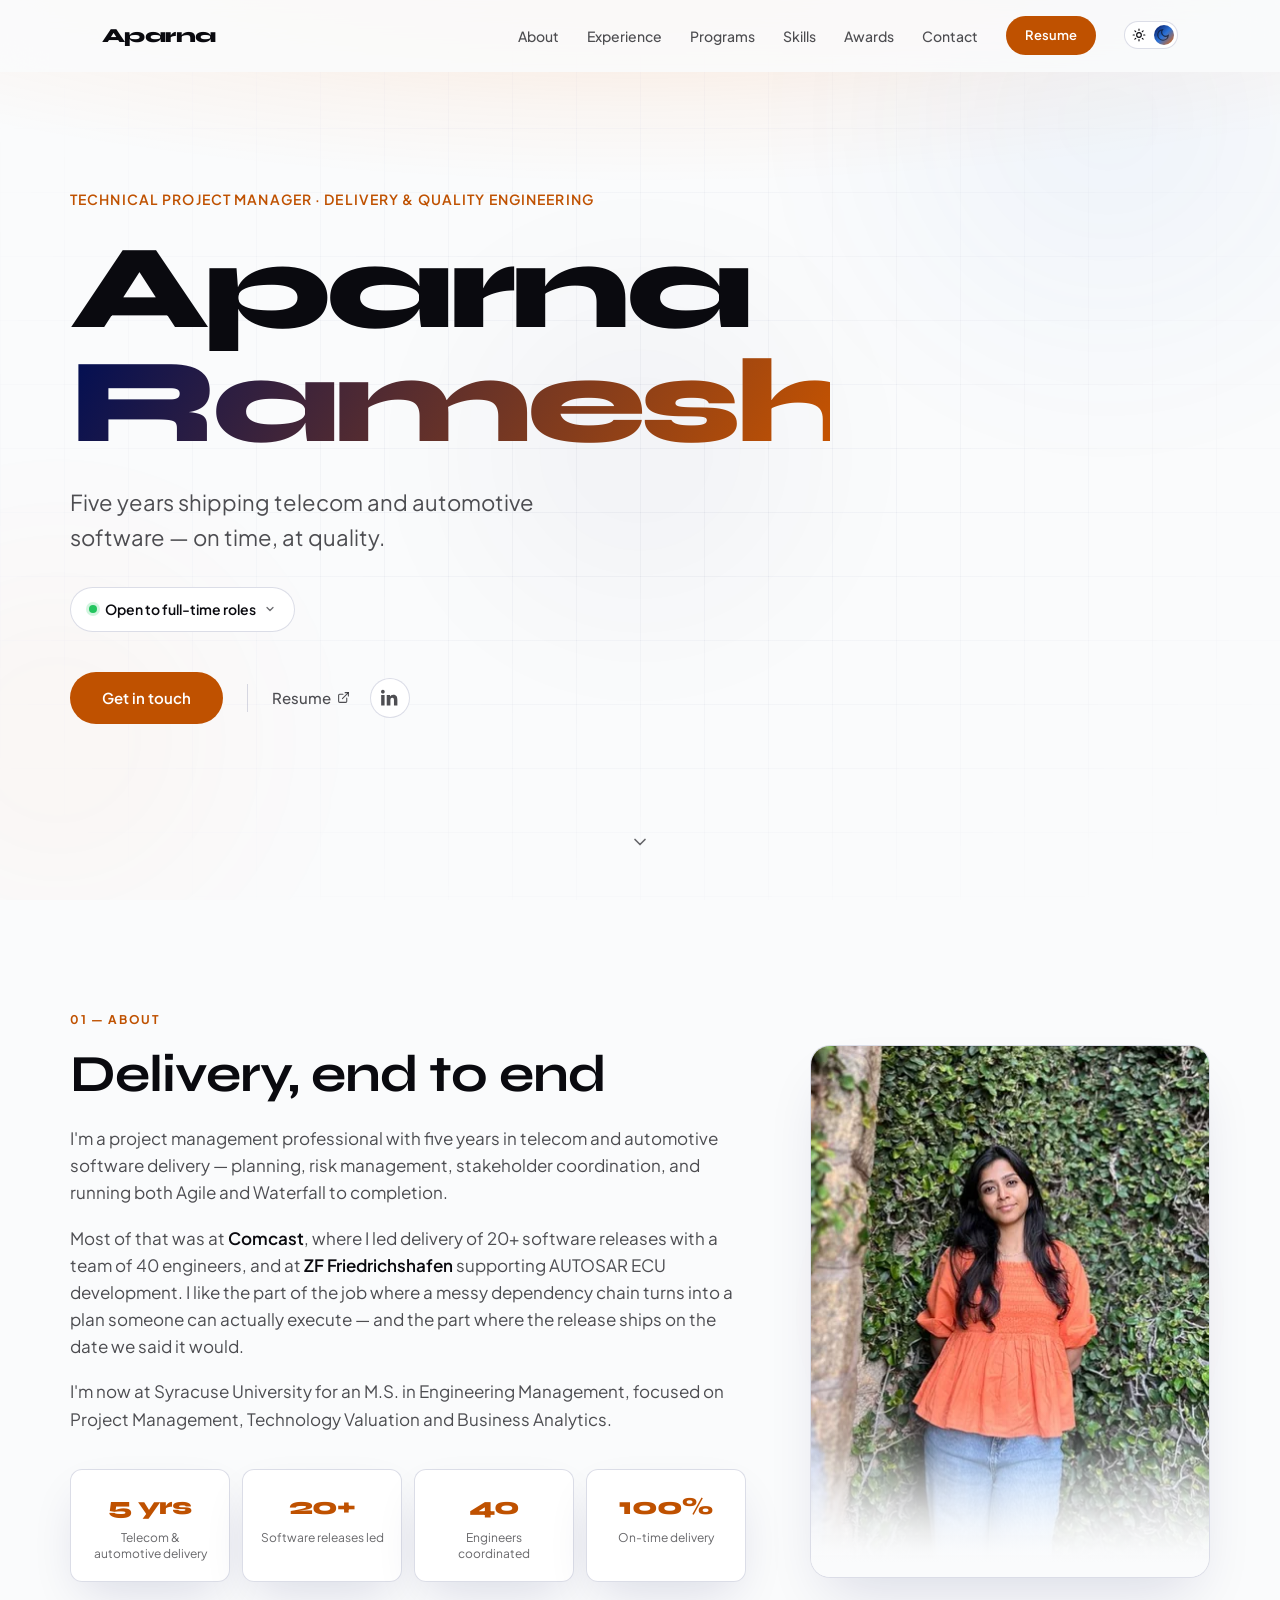
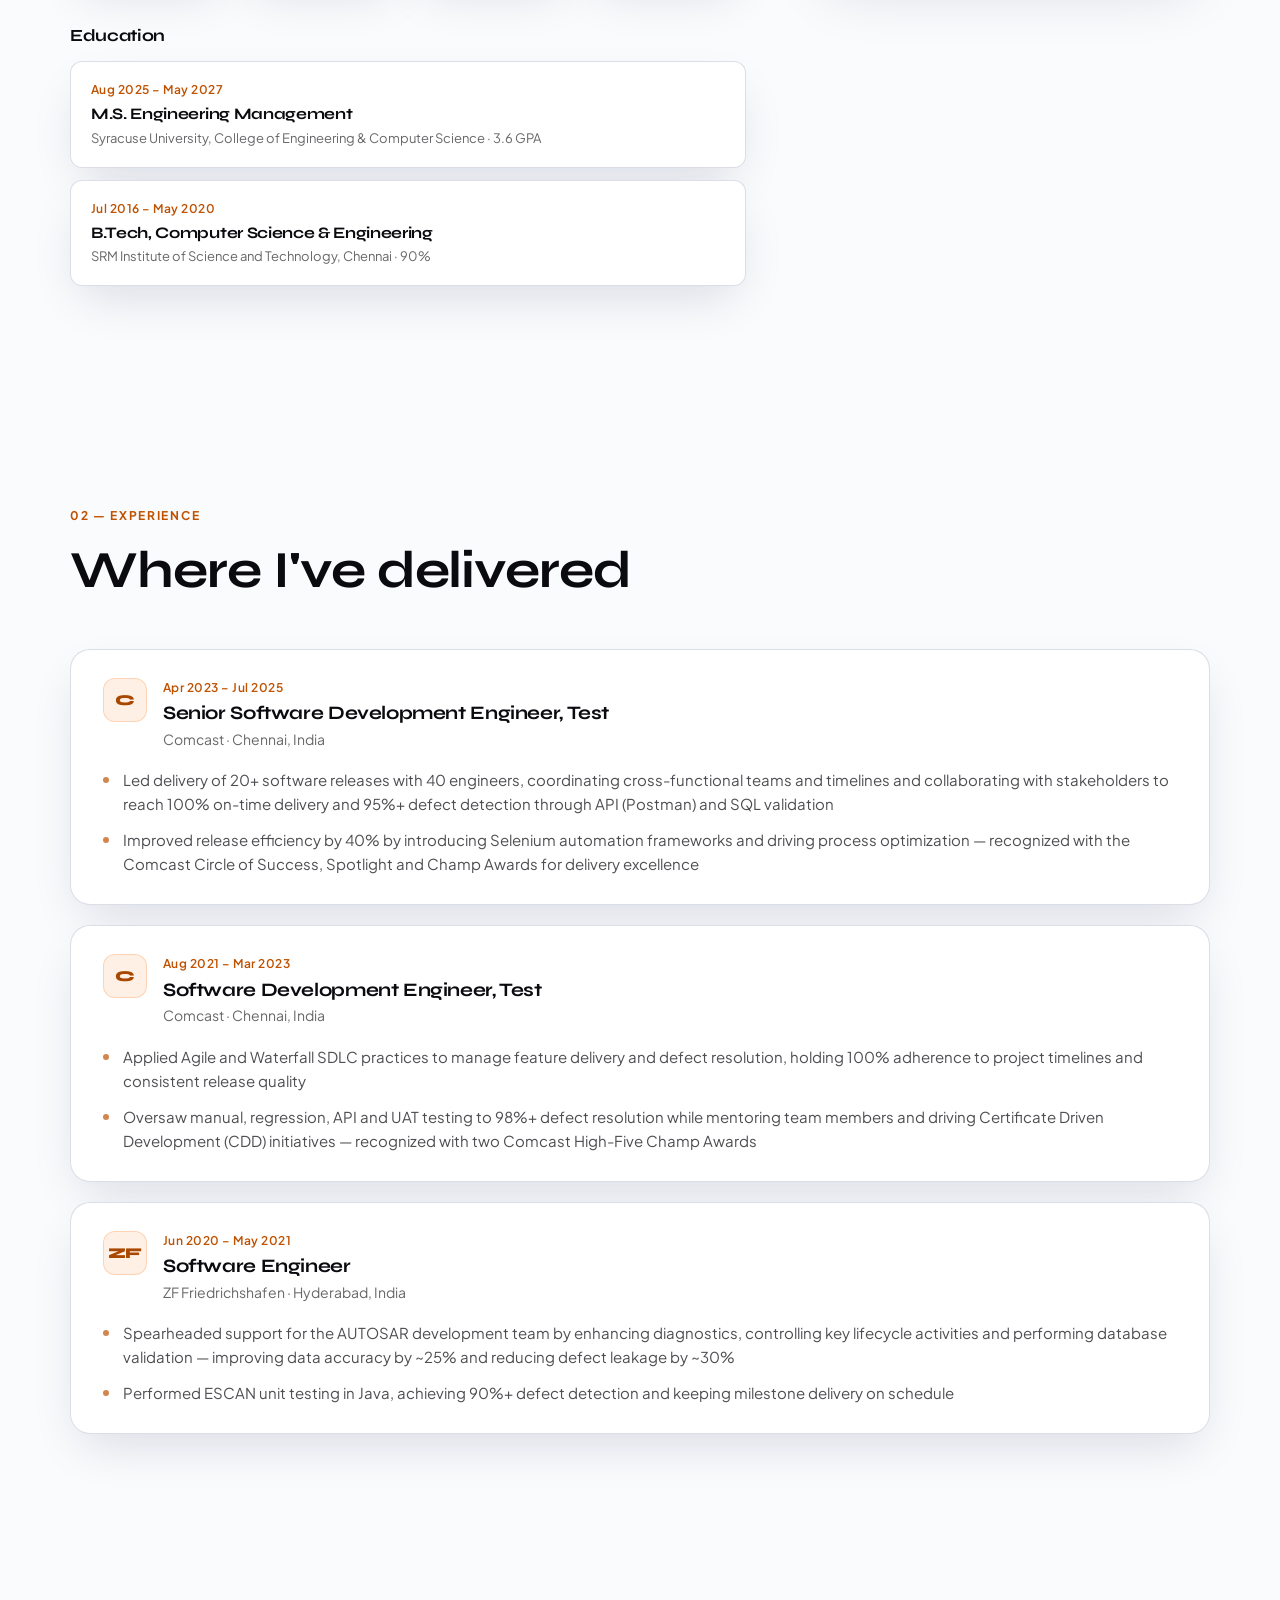
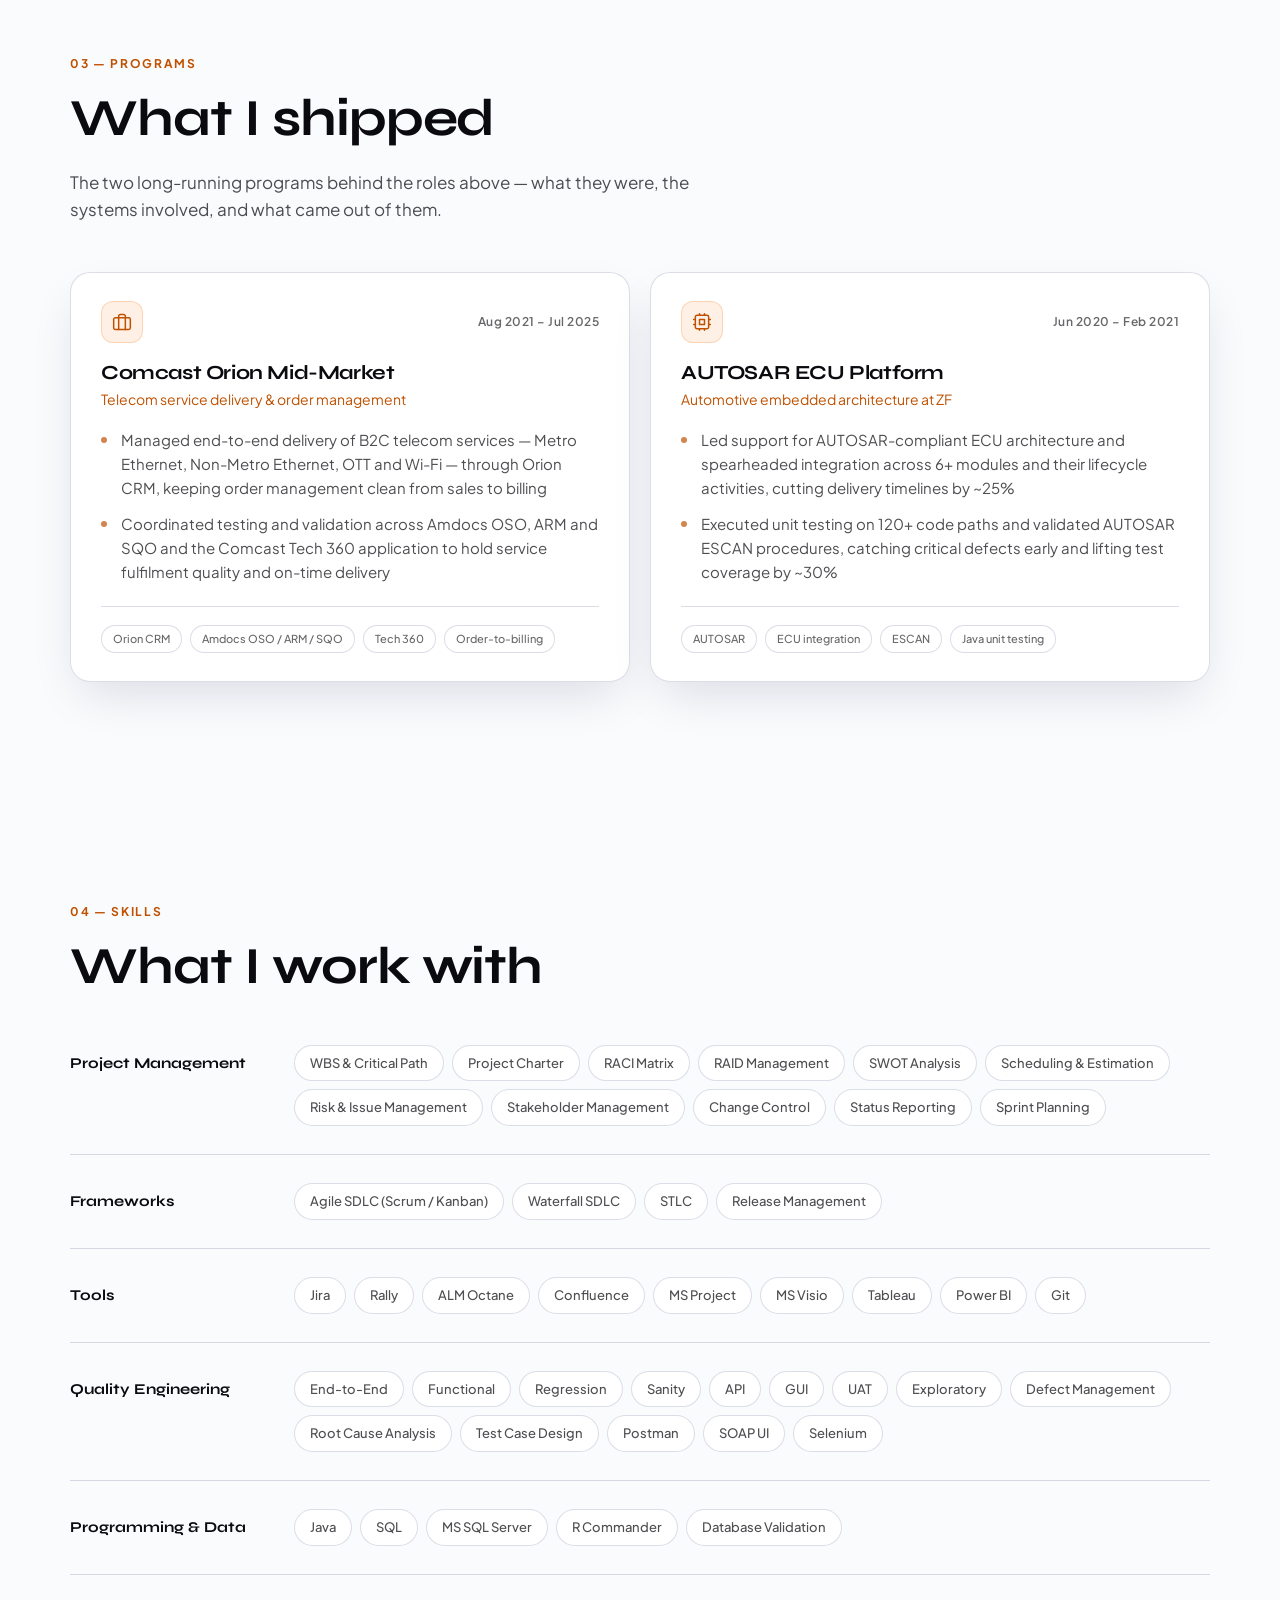
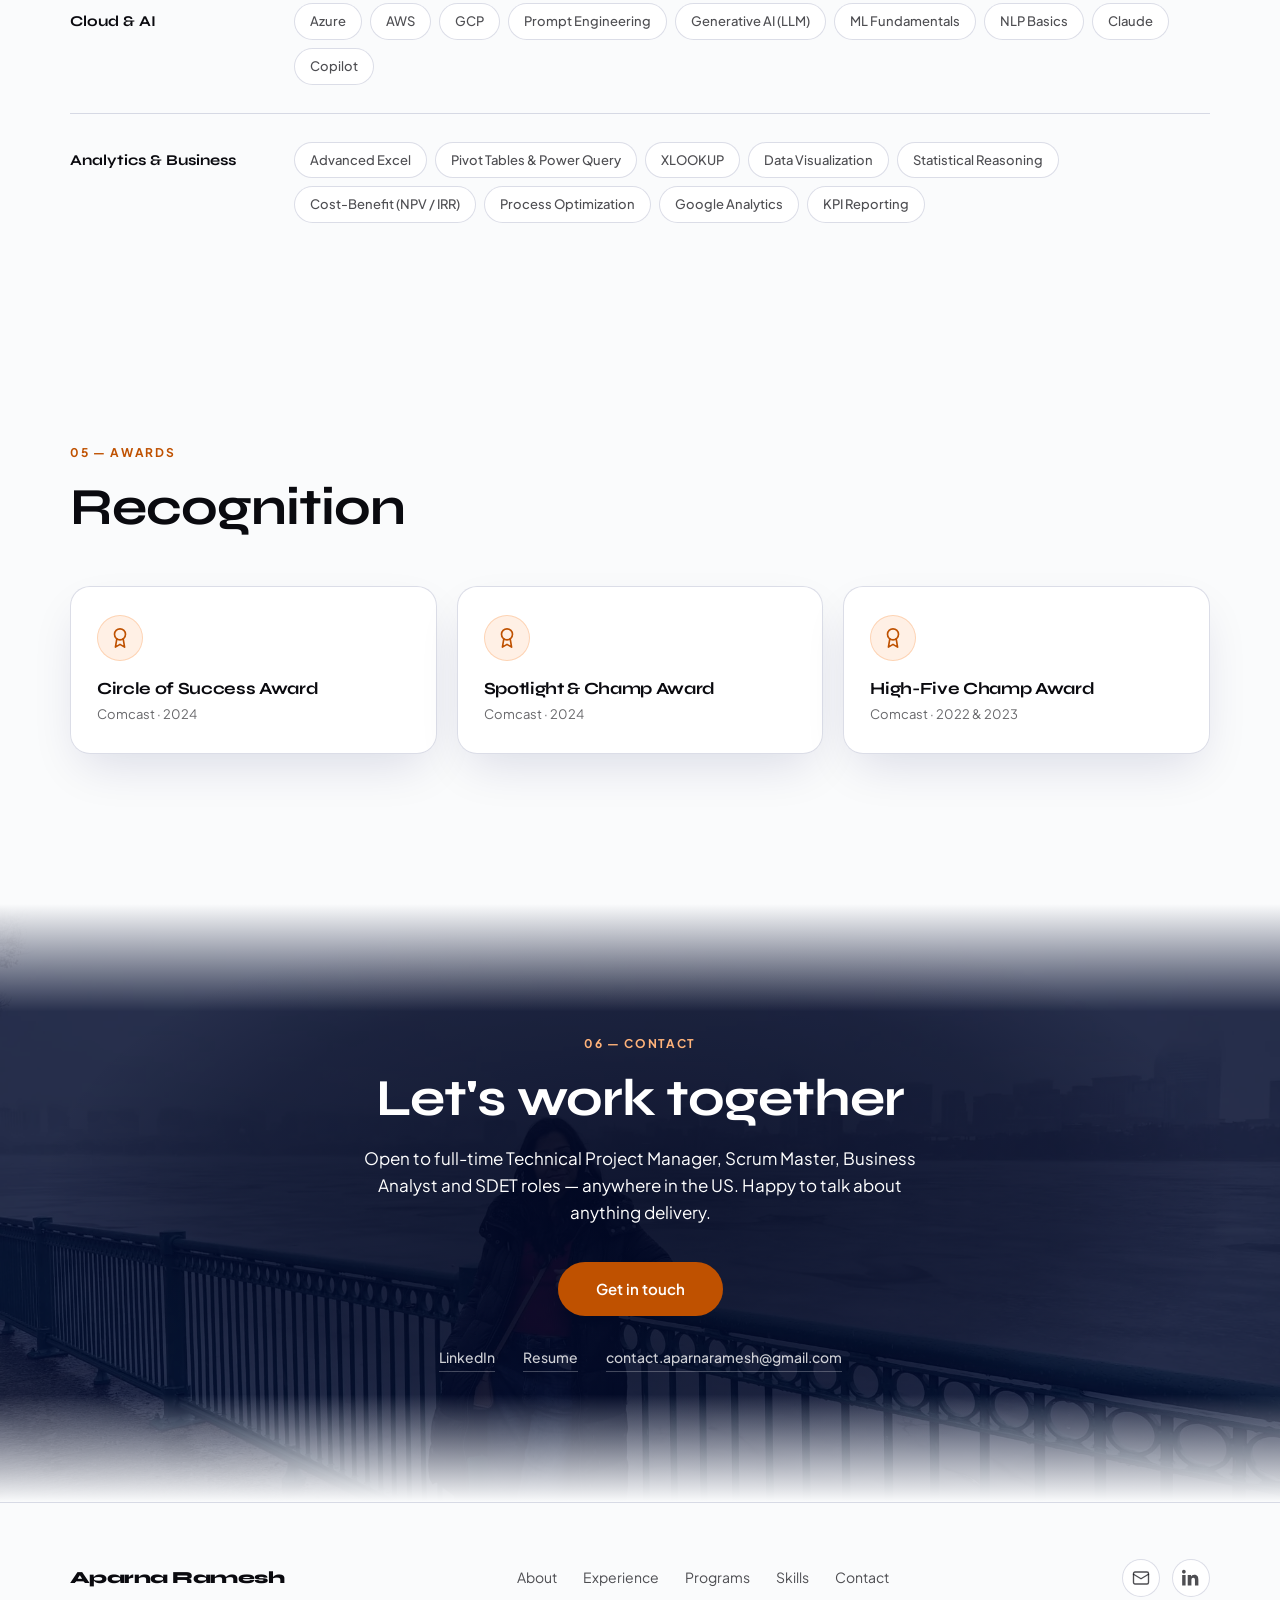
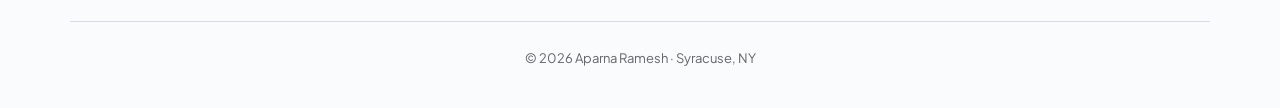
==== index.html @ cc8b3d2b "Personal portfolio site for Aparna Ramesh Static HTML/CSS/JS site in the visual family of namrathati" ====
<!doctype html>
<html lang="en" data-theme="dark">
<head>
  <meta charset="UTF-8" />
  <meta name="viewport" content="width=device-width, initial-scale=1.0, maximum-scale=5.0, user-scalable=yes" />

  <title>Aparna Ramesh | Technical Project Manager</title>
  <meta name="description" content="Aparna Ramesh — Technical Project Manager with 5 years delivering telecom and automotive software at Comcast and ZF Friedrichshafen. M.S. Engineering Management, Syracuse University." />
  <meta name="author" content="Aparna Ramesh" />
  <link rel="canonical" href="https://aparnaramesh.github.io/" />
  <meta name="theme-color" content="#050510" media="(prefers-color-scheme: dark)" />
  <meta name="theme-color" content="#fafbfc" media="(prefers-color-scheme: light)" />

  <meta property="og:type" content="website" />
  <meta property="og:url" content="https://aparnaramesh.github.io/" />
  <meta property="og:title" content="Aparna Ramesh | Technical Project Manager" />
  <meta property="og:description" content="5 years delivering telecom and automotive software. 20+ releases led, 40 engineers coordinated. M.S. Engineering Management, Syracuse University." />
  <meta property="og:image" content="https://aparnaramesh.github.io/assets/aparna-charles@2000w.jpg" />
  <meta name="twitter:card" content="summary_large_image" />
  <meta name="twitter:title" content="Aparna Ramesh | Technical Project Manager" />
  <meta name="twitter:description" content="5 years delivering telecom and automotive software. M.S. Engineering Management, Syracuse University." />
  <meta name="twitter:image" content="https://aparnaramesh.github.io/assets/aparna-charles@2000w.jpg" />

  <link rel="icon" type="image/svg+xml" href="assets/favicon.svg" />

  <link rel="preconnect" href="https://fonts.googleapis.com">
  <link rel="preconnect" href="https://fonts.gstatic.com" crossorigin>
  <link href="https://fonts.googleapis.com/css2?family=Plus+Jakarta+Sans:wght@300;400;500;600;700;800&family=Syne:wght@400;500;600;700;800&display=swap" rel="stylesheet">

  <link rel="stylesheet" href="css/variables.css" />
  <link rel="stylesheet" href="css/base.css" />
  <link rel="stylesheet" href="css/background.css" />
  <link rel="stylesheet" href="css/navbar.css" />
  <link rel="stylesheet" href="css/hero.css" />
  <link rel="stylesheet" href="css/blocks.css" />
  <link rel="stylesheet" href="css/photos.css" />
  <link rel="stylesheet" href="css/footer.css" />
  <link rel="stylesheet" href="css/responsive.css" />

  <!-- Resolve the theme before first paint so there is no flash of the wrong one. -->
  <script>
    (function () {
      try {
        var saved = localStorage.getItem('theme');
        var theme = (saved === 'light' || saved === 'dark')
          ? saved
          : (window.matchMedia('(prefers-color-scheme: light)').matches ? 'light' : 'dark');
        document.documentElement.setAttribute('data-theme', theme);
      } catch (e) { /* private mode — the dark default in the markup stands */ }
    })();
  </script>

  <script type="application/ld+json">
  {
    "@context": "https://schema.org",
    "@type": "Person",
    "name": "Aparna Ramesh",
    "jobTitle": "Technical Project Manager",
    "url": "https://aparnaramesh.github.io/",
    "email": "mailto:contact.aparnaramesh@gmail.com",
    "address": {
      "@type": "PostalAddress",
      "addressLocality": "Syracuse",
      "addressRegion": "NY",
      "addressCountry": "US"
    },
    "alumniOf": [
      {
        "@type": "CollegeOrUniversity",
        "name": "Syracuse University — College of Engineering & Computer Science"
      },
      {
        "@type": "CollegeOrUniversity",
        "name": "SRM Institute of Science and Technology"
      }
    ],
    "knowsAbout": [
      "Project Management",
      "Agile and Waterfall SDLC",
      "Release Management",
      "Software Quality Assurance",
      "Test Automation",
      "Business Analysis"
    ],
    "sameAs": ["https://www.linkedin.com/in/aparna-ramesh-9b391918b"]
  }
  </script>
</head>

<body>
  <a class="skip-link" href="#main">Skip to content</a>

  <!-- Fixed decorative background: orange wash, floating orbs, masked grid -->
  <div class="background-geometry" aria-hidden="true">
    <div class="geo-accent-half"></div>
    <div class="geo-glow geo-glow-1"></div>
    <div class="geo-glow geo-glow-2"></div>
    <div class="geo-glow geo-glow-3"></div>
    <div class="geo-grid"></div>
  </div>

  <nav class="navbar" aria-label="Primary">
    <div class="nav-container">
      <a href="#home" class="nav-logo" data-scroll>Aparna</a>

      <ul class="nav-menu" id="nav-menu">
        <li><a href="#about" data-scroll>About</a></li>
        <li><a href="#experience" data-scroll>Experience</a></li>
        <li><a href="#programs" data-scroll>Programs</a></li>
        <li><a href="#skills" data-scroll>Skills</a></li>
        <li><a href="#awards" data-scroll>Awards</a></li>
        <li><a href="#contact" data-scroll>Contact</a></li>

        <li class="nav-menu-resume">
          <a href="assets/Aparna_Ramesh_Resume.pdf" target="_blank" rel="noopener noreferrer" class="nav-resume-btn">
            Resume
          </a>
        </li>

        <li class="nav-menu-theme">
          <button class="theme-switch" id="theme-switch" role="switch" aria-checked="true" aria-label="Switch to light mode">
            <span class="theme-switch-track">
              <span class="theme-switch-thumb"></span>
              <span class="theme-switch-icon theme-switch-sun">
                <svg width="14" height="14" viewBox="0 0 24 24" fill="none" stroke="currentColor" stroke-width="2" stroke-linecap="round" aria-hidden="true">
                  <circle cx="12" cy="12" r="4" />
                  <path d="M12 2v2M12 20v2M4.93 4.93l1.41 1.41M17.66 17.66l1.41 1.41M2 12h2M20 12h2M6.34 17.66l-1.41 1.41M19.07 4.93l-1.41 1.41" />
                </svg>
              </span>
              <span class="theme-switch-icon theme-switch-moon">
                <svg width="14" height="14" viewBox="0 0 24 24" fill="none" stroke="currentColor" stroke-width="2" stroke-linecap="round" aria-hidden="true">
                  <path d="M21 12.79A9 9 0 1 1 11.21 3 7 7 0 0 0 21 12.79z" />
                </svg>
              </span>
            </span>
          </button>
        </li>
      </ul>

      <button class="nav-toggle" id="nav-toggle" aria-label="Open navigation" aria-expanded="false" aria-controls="nav-menu">
        <span></span><span></span><span></span>
      </button>
    </div>
  </nav>

  <main id="main">

    <!-- ============================ HERO ============================ -->
    <section id="home" class="hero">
      <div class="hero-inner">
        <div class="hero-text">
          <p class="hero-eyebrow">Technical Project Manager &middot; Delivery &amp; Quality Engineering</p>

          <h1 class="hero-name">
            <span class="hero-name-line">Aparna</span>
            <span class="hero-name-line hero-name-accent">Ramesh</span>
          </h1>

          <p class="hero-tagline">
            Five years shipping telecom and automotive software &mdash; on time, at quality.
          </p>

          <div class="hero-badge-wrap" id="hero-badge-wrap">
            <button class="hero-badge" id="hero-badge" aria-expanded="false" aria-controls="hero-badge-dropdown">
              Open to full-time roles
              <svg class="hero-badge-caret" width="12" height="12" viewBox="0 0 24 24" fill="none" stroke="currentColor" stroke-width="2.5" stroke-linecap="round" stroke-linejoin="round" aria-hidden="true">
                <path d="M6 9l6 6 6-6" />
              </svg>
            </button>

            <div class="hero-badge-dropdown glass-card" id="hero-badge-dropdown" hidden>
              <div class="hero-badge-dropdown-section">
                <span class="hero-badge-label">Roles</span>
                <div class="hero-badge-tags">
                  <span class="hero-badge-tag">Technical Project Manager</span>
                  <span class="hero-badge-tag">Scrum Master</span>
                  <span class="hero-badge-tag">Business Analyst</span>
                  <span class="hero-badge-tag">SDET</span>
                  <span class="hero-badge-tag">Delivery Manager</span>
                </div>
              </div>
              <div class="hero-badge-dropdown-section">
                <span class="hero-badge-label">Availability</span>
                <p class="hero-badge-timeline">
                  Immediately available &middot; US-wide, open to relocation &middot; On-site, hybrid or remote
                </p>
              </div>
            </div>
          </div>

          <div class="hero-actions">
            <a href="mailto:contact.aparnaramesh@gmail.com" class="hero-cta">Get in touch</a>
            <span class="hero-actions-divider" aria-hidden="true"></span>
            <div class="hero-links">
              <a href="assets/Aparna_Ramesh_Resume.pdf" target="_blank" rel="noopener noreferrer" class="hero-link-text">
                Resume
                <svg width="13" height="13" viewBox="0 0 24 24" fill="none" stroke="currentColor" stroke-width="2" stroke-linecap="round" stroke-linejoin="round" aria-hidden="true">
                  <path d="M18 13v6a2 2 0 0 1-2 2H5a2 2 0 0 1-2-2V8a2 2 0 0 1 2-2h6" /><path d="M15 3h6v6" /><path d="M10 14L21 3" />
                </svg>
              </a>
              <a href="https://www.linkedin.com/in/aparna-ramesh-9b391918b" target="_blank" rel="noopener noreferrer" class="hero-link-icon" aria-label="LinkedIn profile">
                <svg width="18" height="18" viewBox="0 0 24 24" fill="currentColor" aria-hidden="true">
                  <path d="M4.98 3.5C4.98 4.88 3.87 6 2.5 6S0 4.88 0 3.5 1.12 1 2.5 1s2.48 1.12 2.48 2.5zM.22 8h4.56v14H.22V8zm7.4 0h4.37v1.92h.06c.61-1.15 2.1-2.36 4.32-2.36 4.62 0 5.47 3.04 5.47 7v7.44h-4.56v-6.6c0-1.57-.03-3.6-2.2-3.6-2.2 0-2.53 1.72-2.53 3.49V22H7.62V8z" />
                </svg>
              </a>
            </div>
          </div>
        </div>
      </div>

      <button class="hero-scroll" id="hero-scroll" aria-label="Scroll to About">
        <svg width="20" height="20" viewBox="0 0 24 24" fill="none" stroke="currentColor" stroke-width="2" stroke-linecap="round" stroke-linejoin="round" aria-hidden="true">
          <path d="M6 9l6 6 6-6" />
        </svg>
      </button>
    </section>

    <!-- ============================ ABOUT ============================ -->
    <section id="about" class="block reveal">
      <div class="block-inner">
        <span class="block-label">01 &mdash; About</span>

        <div class="about-layout">
          <div class="about-text">
            <h2 class="block-title">Delivery, end to end</h2>

            <div class="about-bio">
              <p>
                I'm a project management professional with five years in telecom and automotive
                software delivery &mdash; planning, risk management, stakeholder coordination, and
                running both Agile and Waterfall to completion.
              </p>
              <p>
                Most of that was at <strong>Comcast</strong>, where I led delivery of 20+ software
                releases with a team of 40 engineers, and at <strong>ZF Friedrichshafen</strong>
                supporting AUTOSAR ECU development. I like the part of the job where a messy
                dependency chain turns into a plan someone can actually execute &mdash; and the part
                where the release ships on the date we said it would.
              </p>
              <p>
                I'm now at Syracuse University for an M.S. in Engineering Management, focused on
                Project Management, Technology Valuation and Business Analytics.
              </p>
            </div>

            <div class="about-metrics">
              <div class="metric glass-card">
                <span class="metric-value">5 yrs</span>
                <span class="metric-label">Telecom &amp; automotive delivery</span>
              </div>
              <div class="metric glass-card">
                <span class="metric-value">20+</span>
                <span class="metric-label">Software releases led</span>
              </div>
              <div class="metric glass-card">
                <span class="metric-value">40</span>
                <span class="metric-label">Engineers coordinated</span>
              </div>
              <div class="metric glass-card">
                <span class="metric-value">100%</span>
                <span class="metric-label">On-time delivery</span>
              </div>
            </div>

            <div class="about-education">
              <h3 class="about-edu-title">Education</h3>
              <div class="about-edu-list">
                <div class="about-edu-item glass-card">
                  <span class="about-edu-date">Aug 2025 &ndash; May 2027</span>
                  <h4>M.S. Engineering Management</h4>
                  <p>Syracuse University, College of Engineering &amp; Computer Science &middot; 3.6 GPA</p>
                </div>
                <div class="about-edu-item glass-card">
                  <span class="about-edu-date">Jul 2016 &ndash; May 2020</span>
                  <h4>B.Tech, Computer Science &amp; Engineering</h4>
                  <p>SRM Institute of Science and Technology, Chennai &middot; 90%</p>
                </div>
              </div>
            </div>
          </div>

          <div class="about-image-wrap">
            <div class="photo-frame">
              <picture>
                <source
                  type="image/webp"
                  srcset="assets/aparna-portrait.webp 400w, assets/aparna-portrait@540w.webp 540w"
                  sizes="(max-width: 900px) 300px, 400px" />
                <img
                  src="assets/aparna-portrait.jpg"
                  srcset="assets/aparna-portrait.jpg 400w, assets/aparna-portrait@540w.jpg 540w"
                  sizes="(max-width: 900px) 280px, 400px"
                  width="400" height="533"
                  fetchpriority="high"
                  alt="Aparna Ramesh" />
              </picture>
            </div>
          </div>
        </div>
      </div>
    </section>

    <!-- ========================== EXPERIENCE ========================== -->
    <section id="experience" class="block reveal">
      <div class="block-inner">
        <span class="block-label">02 &mdash; Experience</span>
        <h2 class="block-title">Where I've delivered</h2>

        <div class="exp-cards">

          <article class="exp-card glass-card">
            <div class="exp-card-header">
              <a href="https://corporate.comcast.com" target="_blank" rel="noopener noreferrer" class="exp-card-logo" aria-label="Comcast website">
                <span aria-hidden="true">C</span>
              </a>
              <div class="exp-card-heading">
                <span class="exp-card-date">Apr 2023 &ndash; Jul 2025</span>
                <h3>Senior Software Development Engineer, Test</h3>
                <p class="exp-card-company">Comcast &middot; Chennai, India</p>
              </div>
            </div>
            <ul class="exp-card-bullets">
              <li>Led delivery of 20+ software releases with 40 engineers, coordinating cross-functional teams and timelines and collaborating with stakeholders to reach 100% on-time delivery and 95%+ defect detection through API (Postman) and SQL validation</li>
              <li>Improved release efficiency by 40% by introducing Selenium automation frameworks and driving process optimization &mdash; recognized with the Comcast Circle of Success, Spotlight and Champ Awards for delivery excellence</li>
            </ul>
          </article>

          <article class="exp-card glass-card">
            <div class="exp-card-header">
              <a href="https://corporate.comcast.com" target="_blank" rel="noopener noreferrer" class="exp-card-logo" aria-label="Comcast website">
                <span aria-hidden="true">C</span>
              </a>
              <div class="exp-card-heading">
                <span class="exp-card-date">Aug 2021 &ndash; Mar 2023</span>
                <h3>Software Development Engineer, Test</h3>
                <p class="exp-card-company">Comcast &middot; Chennai, India</p>
              </div>
            </div>
            <ul class="exp-card-bullets">
              <li>Applied Agile and Waterfall SDLC practices to manage feature delivery and defect resolution, holding 100% adherence to project timelines and consistent release quality</li>
              <li>Oversaw manual, regression, API and UAT testing to 98%+ defect resolution while mentoring team members and driving Certificate Driven Development (CDD) initiatives &mdash; recognized with two Comcast High-Five Champ Awards</li>
            </ul>
          </article>

          <article class="exp-card glass-card">
            <div class="exp-card-header">
              <a href="https://www.zf.com" target="_blank" rel="noopener noreferrer" class="exp-card-logo" aria-label="ZF Friedrichshafen website">
                <span aria-hidden="true">ZF</span>
              </a>
              <div class="exp-card-heading">
                <span class="exp-card-date">Jun 2020 &ndash; May 2021</span>
                <h3>Software Engineer</h3>
                <p class="exp-card-company">ZF Friedrichshafen &middot; Hyderabad, India</p>
              </div>
            </div>
            <ul class="exp-card-bullets">
              <li>Spearheaded support for the AUTOSAR development team by enhancing diagnostics, controlling key lifecycle activities and performing database validation &mdash; improving data accuracy by ~25% and reducing defect leakage by ~30%</li>
              <li>Performed ESCAN unit testing in Java, achieving 90%+ defect detection and keeping milestone delivery on schedule</li>
            </ul>
          </article>

        </div>
      </div>
    </section>

    <!-- =========================== PROGRAMS =========================== -->
    <section id="programs" class="block reveal">
      <div class="block-inner">
        <span class="block-label">03 &mdash; Programs</span>
        <h2 class="block-title">What I shipped</h2>
        <p class="block-lede">
          The two long-running programs behind the roles above &mdash; what they were, the systems
          involved, and what came out of them.
        </p>

        <div class="program-grid">

          <article class="program-card glass-card">
            <div class="program-card-top">
              <span class="program-card-icon" aria-hidden="true">
                <svg width="20" height="20" viewBox="0 0 24 24" fill="none" stroke="currentColor" stroke-width="1.8" stroke-linecap="round" stroke-linejoin="round">
                  <rect x="2" y="7" width="20" height="14" rx="2" /><path d="M16 21V5a2 2 0 0 0-2-2h-4a2 2 0 0 0-2 2v16" />
                </svg>
              </span>
              <span class="program-card-date">Aug 2021 &ndash; Jul 2025</span>
            </div>
            <h3>Comcast Orion Mid-Market</h3>
            <p class="program-card-sub">Telecom service delivery &amp; order management</p>
            <ul class="program-card-bullets">
              <li>Managed end-to-end delivery of B2C telecom services &mdash; Metro Ethernet, Non-Metro Ethernet, OTT and Wi-Fi &mdash; through Orion CRM, keeping order management clean from sales to billing</li>
              <li>Coordinated testing and validation across Amdocs OSO, ARM and SQO and the Comcast Tech 360 application to hold service fulfilment quality and on-time delivery</li>
            </ul>
            <div class="program-card-tags">
              <span>Orion CRM</span><span>Amdocs OSO / ARM / SQO</span><span>Tech 360</span><span>Order-to-billing</span>
            </div>
          </article>

          <article class="program-card glass-card">
            <div class="program-card-top">
              <span class="program-card-icon" aria-hidden="true">
                <svg width="20" height="20" viewBox="0 0 24 24" fill="none" stroke="currentColor" stroke-width="1.8" stroke-linecap="round" stroke-linejoin="round">
                  <rect x="4" y="4" width="16" height="16" rx="2" /><rect x="9" y="9" width="6" height="6" /><path d="M9 2v2M15 2v2M9 20v2M15 20v2M2 9h2M2 15h2M20 9h2M20 15h2" />
                </svg>
              </span>
              <span class="program-card-date">Jun 2020 &ndash; Feb 2021</span>
            </div>
            <h3>AUTOSAR ECU Platform</h3>
            <p class="program-card-sub">Automotive embedded architecture at ZF</p>
            <ul class="program-card-bullets">
              <li>Led support for AUTOSAR-compliant ECU architecture and spearheaded integration across 6+ modules and their lifecycle activities, cutting delivery timelines by ~25%</li>
              <li>Executed unit testing on 120+ code paths and validated AUTOSAR ESCAN procedures, catching critical defects early and lifting test coverage by ~30%</li>
            </ul>
            <div class="program-card-tags">
              <span>AUTOSAR</span><span>ECU integration</span><span>ESCAN</span><span>Java unit testing</span>
            </div>
          </article>

        </div>
      </div>
    </section>

    <!-- ============================ SKILLS ============================ -->
    <section id="skills" class="block reveal">
      <div class="block-inner">
        <span class="block-label">04 &mdash; Skills</span>
        <h2 class="block-title">What I work with</h2>

        <div class="skills-flow">
          <div class="skills-group">
            <span class="skills-group-label">Project Management</span>
            <div class="skills-tags">
              <span class="skill-tag">WBS &amp; Critical Path</span>
              <span class="skill-tag">Project Charter</span>
              <span class="skill-tag">RACI Matrix</span>
              <span class="skill-tag">RAID Management</span>
              <span class="skill-tag">SWOT Analysis</span>
              <span class="skill-tag">Scheduling &amp; Estimation</span>
              <span class="skill-tag">Risk &amp; Issue Management</span>
              <span class="skill-tag">Stakeholder Management</span>
              <span class="skill-tag">Change Control</span>
              <span class="skill-tag">Status Reporting</span>
              <span class="skill-tag">Sprint Planning</span>
            </div>
          </div>

          <div class="skills-group">
            <span class="skills-group-label">Frameworks</span>
            <div class="skills-tags">
              <span class="skill-tag">Agile SDLC (Scrum / Kanban)</span>
              <span class="skill-tag">Waterfall SDLC</span>
              <span class="skill-tag">STLC</span>
              <span class="skill-tag">Release Management</span>
            </div>
          </div>

          <div class="skills-group">
            <span class="skills-group-label">Tools</span>
            <div class="skills-tags">
              <span class="skill-tag">Jira</span>
              <span class="skill-tag">Rally</span>
              <span class="skill-tag">ALM Octane</span>
              <span class="skill-tag">Confluence</span>
              <span class="skill-tag">MS Project</span>
              <span class="skill-tag">MS Visio</span>
              <span class="skill-tag">Tableau</span>
              <span class="skill-tag">Power BI</span>
              <span class="skill-tag">Git</span>
            </div>
          </div>

          <div class="skills-group">
            <span class="skills-group-label">Quality Engineering</span>
            <div class="skills-tags">
              <span class="skill-tag">End-to-End</span>
              <span class="skill-tag">Functional</span>
              <span class="skill-tag">Regression</span>
              <span class="skill-tag">Sanity</span>
              <span class="skill-tag">API</span>
              <span class="skill-tag">GUI</span>
              <span class="skill-tag">UAT</span>
              <span class="skill-tag">Exploratory</span>
              <span class="skill-tag">Defect Management</span>
              <span class="skill-tag">Root Cause Analysis</span>
              <span class="skill-tag">Test Case Design</span>
              <span class="skill-tag">Postman</span>
              <span class="skill-tag">SOAP UI</span>
              <span class="skill-tag">Selenium</span>
            </div>
          </div>

          <div class="skills-group">
            <span class="skills-group-label">Programming &amp; Data</span>
            <div class="skills-tags">
              <span class="skill-tag">Java</span>
              <span class="skill-tag">SQL</span>
              <span class="skill-tag">MS SQL Server</span>
              <span class="skill-tag">R Commander</span>
              <span class="skill-tag">Database Validation</span>
            </div>
          </div>

          <div class="skills-group">
            <span class="skills-group-label">Cloud &amp; AI</span>
            <div class="skills-tags">
              <span class="skill-tag">Azure</span>
              <span class="skill-tag">AWS</span>
              <span class="skill-tag">GCP</span>
              <span class="skill-tag">Prompt Engineering</span>
              <span class="skill-tag">Generative AI (LLM)</span>
              <span class="skill-tag">ML Fundamentals</span>
              <span class="skill-tag">NLP Basics</span>
              <span class="skill-tag">Claude</span>
              <span class="skill-tag">Copilot</span>
            </div>
          </div>

          <div class="skills-group">
            <span class="skills-group-label">Analytics &amp; Business</span>
            <div class="skills-tags">
              <span class="skill-tag">Advanced Excel</span>
              <span class="skill-tag">Pivot Tables &amp; Power Query</span>
              <span class="skill-tag">XLOOKUP</span>
              <span class="skill-tag">Data Visualization</span>
              <span class="skill-tag">Statistical Reasoning</span>
              <span class="skill-tag">Cost-Benefit (NPV / IRR)</span>
              <span class="skill-tag">Process Optimization</span>
              <span class="skill-tag">Google Analytics</span>
              <span class="skill-tag">KPI Reporting</span>
            </div>
          </div>
        </div>
      </div>
    </section>

    <!-- ============================ AWARDS ============================ -->
    <section id="awards" class="block reveal">
      <div class="block-inner">
        <span class="block-label">05 &mdash; Awards</span>
        <h2 class="block-title">Recognition</h2>

        <div class="awards-row">
          <div class="award-card glass-card">
            <span class="award-icon" aria-hidden="true">
              <svg width="22" height="22" viewBox="0 0 24 24" fill="none" stroke="currentColor" stroke-width="1.8" stroke-linecap="round" stroke-linejoin="round">
                <circle cx="12" cy="8" r="6" /><path d="M15.477 12.89L17 22l-5-3-5 3 1.523-9.11" />
              </svg>
            </span>
            <h3>Circle of Success Award</h3>
            <p class="award-meta">Comcast &middot; 2024</p>
          </div>

          <div class="award-card glass-card">
            <span class="award-icon" aria-hidden="true">
              <svg width="22" height="22" viewBox="0 0 24 24" fill="none" stroke="currentColor" stroke-width="1.8" stroke-linecap="round" stroke-linejoin="round">
                <circle cx="12" cy="8" r="6" /><path d="M15.477 12.89L17 22l-5-3-5 3 1.523-9.11" />
              </svg>
            </span>
            <h3>Spotlight &amp; Champ Award</h3>
            <p class="award-meta">Comcast &middot; 2024</p>
          </div>

          <div class="award-card glass-card">
            <span class="award-icon" aria-hidden="true">
              <svg width="22" height="22" viewBox="0 0 24 24" fill="none" stroke="currentColor" stroke-width="1.8" stroke-linecap="round" stroke-linejoin="round">
                <circle cx="12" cy="8" r="6" /><path d="M15.477 12.89L17 22l-5-3-5 3 1.523-9.11" />
              </svg>
            </span>
            <h3>High-Five Champ Award</h3>
            <p class="award-meta">Comcast &middot; 2022 &amp; 2023</p>
          </div>
        </div>
      </div>
    </section>

    <!-- ============================ CONTACT ============================ -->
    <section id="contact" class="block block-contact reveal">
      <div class="contact-media" aria-hidden="true">
        <picture>
          <source
            type="image/webp"
            srcset="assets/aparna-charles.webp 1200w, assets/aparna-charles@2000w.webp 2000w"
            sizes="100vw" />
          <img
            src="assets/aparna-charles.jpg"
            srcset="assets/aparna-charles.jpg 1200w, assets/aparna-charles@2000w.jpg 2000w"
            sizes="100vw"
            width="2000" height="1126"
            loading="lazy" decoding="async"
            alt="" />
        </picture>
        <span class="contact-scrim"></span>
      </div>

      <div class="block-inner block-contact-inner">
        <span class="block-label">06 &mdash; Contact</span>
        <h2 class="block-title block-contact-title">Let's work together</h2>
        <p class="block-contact-desc">
          Open to full-time Technical Project Manager, Scrum Master, Business Analyst and SDET
          roles &mdash; anywhere in the US. Happy to talk about anything delivery.
        </p>

        <a href="mailto:contact.aparnaramesh@gmail.com" class="contact-cta">Get in touch</a>

        <div class="contact-links-row">
          <a href="https://www.linkedin.com/in/aparna-ramesh-9b391918b" target="_blank" rel="noopener noreferrer">LinkedIn</a>
          <a href="assets/Aparna_Ramesh_Resume.pdf" target="_blank" rel="noopener noreferrer">Resume</a>
          <a href="mailto:contact.aparnaramesh@gmail.com">contact.aparnaramesh@gmail.com</a>
        </div>
      </div>
    </section>

  </main>

  <footer class="footer">
    <div class="footer-inner">
      <a href="#home" class="footer-logo" data-scroll>Aparna Ramesh</a>

      <nav class="footer-nav" aria-label="Footer">
        <a href="#about" data-scroll>About</a>
        <a href="#experience" data-scroll>Experience</a>
        <a href="#programs" data-scroll>Programs</a>
        <a href="#skills" data-scroll>Skills</a>
        <a href="#contact" data-scroll>Contact</a>
      </nav>

      <div class="footer-socials">
        <a href="mailto:contact.aparnaramesh@gmail.com" aria-label="Email Aparna">
          <svg width="18" height="18" viewBox="0 0 24 24" fill="none" stroke="currentColor" stroke-width="1.8" stroke-linecap="round" stroke-linejoin="round" aria-hidden="true">
            <rect x="2" y="4" width="20" height="16" rx="2" /><path d="M22 7l-10 6L2 7" />
          </svg>
        </a>
        <a href="https://www.linkedin.com/in/aparna-ramesh-9b391918b" target="_blank" rel="noopener noreferrer" aria-label="LinkedIn profile">
          <svg width="18" height="18" viewBox="0 0 24 24" fill="currentColor" aria-hidden="true">
            <path d="M4.98 3.5C4.98 4.88 3.87 6 2.5 6S0 4.88 0 3.5 1.12 1 2.5 1s2.48 1.12 2.48 2.5zM.22 8h4.56v14H.22V8zm7.4 0h4.37v1.92h.06c.61-1.15 2.1-2.36 4.32-2.36 4.62 0 5.47 3.04 5.47 7v7.44h-4.56v-6.6c0-1.57-.03-3.6-2.2-3.6-2.2 0-2.53 1.72-2.53 3.49V22H7.62V8z" />
          </svg>
        </a>
      </div>

      <p class="footer-copyright">&copy; 2026 Aparna Ramesh &middot; Syracuse, NY</p>
    </div>
  </footer>

  <script src="js/main.js"></script>
</body>
</html>
---- css/variables.css ----
/* Design tokens — Syracuse University colors: Orange #F76900, Navy #000E54, Blue #2B72D7 */

:root,
[data-theme="dark"] {
  --primary: #ffffff;
  --secondary: rgba(255, 255, 255, 0.7);
  --tertiary: rgba(255, 255, 255, 0.5);
  --background: #050510;
  --navbar-bg: rgba(5, 5, 16, 0.8);
  --glass-bg: rgba(255, 255, 255, 0.05);
  --glass-border: rgba(255, 255, 255, 0.1);
  --glass-highlight: rgba(255, 255, 255, 0.06);
  --glass-hover: rgba(255, 255, 255, 0.08);
  --accent-blue: #2B72D7;
  --accent-orange: #F76900;
  /* Filled buttons carry white labels, and white on Syracuse Orange is only
     3.0:1 — below AA. This darker orange reads as the same brand colour and
     gets white to 4.8:1. Accents/labels keep the true #F76900. */
  --accent-fill: #BF5100;
  --syracuse-blue: #000E54;
  --syracuse-orange: #F76900;
  --gradient: linear-gradient(135deg, #000E54 0%, #2B72D7 50%, #F76900 100%);
  --gradient-text: linear-gradient(120deg, #2B72D7 0%, #F76900 100%);
  --glow-opacity: 0.5;
  --grid-color: rgba(255, 255, 255, 0.02);
  --shadow: rgba(0, 0, 0, 0.4);
  --scrim: rgba(3, 6, 30, 0.74);
  --focus-ring: #F76900;
  --ease: cubic-bezier(0.4, 0, 0.2, 1);
  --ease-out: cubic-bezier(0.16, 1, 0.3, 1);

  /* Layout */
  --max-width: 1140px;
  --nav-height: 72px;
  --radius: 20px;
  --radius-sm: 12px;
}

[data-theme="light"] {
  --primary: #0a0a0f;
  --secondary: rgba(10, 10, 15, 0.72);
  /* 0.55 landed every tertiary-coloured label at 4.39:1 — just under AA. */
  --tertiary: rgba(10, 10, 15, 0.62);
  --background: #fafbfc;
  --navbar-bg: rgba(250, 251, 252, 0.9);
  --glass-bg: rgba(255, 255, 255, 0.95);
  /* Slightly stronger than the dark theme's equivalents: white-on-near-white
     cards need the border and shadow to carry all of the separation. */
  --glass-border: rgba(0, 14, 84, 0.14);
  --glass-highlight: rgba(255, 255, 255, 0.6);
  --glass-hover: rgba(255, 255, 255, 1);
  --accent-blue: #000E54;
  /* On a near-white page the accent is also small body-adjacent text
     (section labels, dates), so it needs 4.5:1 — #D65900 only managed 3.8. */
  --accent-orange: #BF5100;
  --accent-fill: #BF5100;
  --gradient-text: linear-gradient(120deg, #000E54 0%, #C75400 100%);
  --glow-opacity: 0.3;
  --grid-color: rgba(0, 14, 84, 0.04);
  --shadow: rgba(0, 14, 84, 0.14);
  --scrim: rgba(0, 10, 46, 0.82);
  --focus-ring: #000E54;
}
---- css/base.css ----
/* Base reset & typography */

* {
  margin: 0;
  padding: 0;
  box-sizing: border-box;
}

html {
  scroll-behavior: smooth;
  -webkit-text-size-adjust: 100%;
}

body {
  font-family: 'Plus Jakarta Sans', -apple-system, BlinkMacSystemFont, 'Segoe UI', sans-serif;
  font-size: 16px;
  line-height: 1.6;
  color: var(--primary);
  background: var(--background);
  -webkit-font-smoothing: antialiased;
  -moz-osx-font-smoothing: grayscale;
  overflow-x: hidden;
}

h1, h2, h3, h4 {
  font-family: 'Syne', 'Plus Jakarta Sans', sans-serif;
  font-weight: 700;
  line-height: 1.15;
  letter-spacing: -0.02em;
}

a {
  color: inherit;
  text-decoration: none;
}

img {
  max-width: 100%;
  display: block;
}

button {
  font: inherit;
  color: inherit;
  background: none;
  border: none;
  cursor: pointer;
}

ul {
  list-style: none;
}

:focus-visible {
  outline: 2px solid var(--focus-ring);
  outline-offset: 3px;
  border-radius: 4px;
}

::selection {
  background: var(--accent-orange);
  color: #fff;
}

/* Skip link — first tab stop */
.skip-link {
  position: absolute;
  top: -100px;
  left: 16px;
  z-index: 200;
  padding: 12px 20px;
  border-radius: var(--radius-sm);
  background: var(--accent-orange);
  color: #fff;
  font-weight: 600;
  transition: top 0.2s var(--ease);
}

.skip-link:focus {
  top: 16px;
}

/* The liquid-glass surface used across every card on the page */
.glass-card {
  background: var(--glass-bg);
  backdrop-filter: blur(24px) saturate(180%);
  -webkit-backdrop-filter: blur(24px) saturate(180%);
  border: 1px solid var(--glass-border);
  box-shadow:
    0 0 0 1px var(--glass-highlight) inset,
    0 20px 50px -12px var(--shadow);
}

main {
  position: relative;
  z-index: 1;
}

/* Scroll-reveal — blocks fade up once as they enter the viewport */
.reveal {
  opacity: 0;
  transform: translateY(28px);
  transition:
    opacity 0.7s var(--ease-out),
    transform 0.7s var(--ease-out);
}

.reveal.is-visible {
  opacity: 1;
  transform: none;
}

@media (prefers-reduced-motion: reduce) {
  html {
    scroll-behavior: auto;
  }

  *,
  *::before,
  *::after {
    animation-duration: 0.001ms !important;
    animation-iteration-count: 1 !important;
    transition-duration: 0.001ms !important;
  }

  .reveal {
    opacity: 1;
    transform: none;
  }
}
---- css/background.css ----
/* Fixed background geometry — orange wash, floating orbs, masked grid */

.background-geometry {
  position: fixed;
  inset: 0;
  pointer-events: none;
  z-index: 0;
  overflow: hidden;
}

.geo-accent-half {
  position: absolute;
  top: -100px;
  left: 50%;
  transform: translateX(-50%);
  width: 160%;
  height: 420px;
  background: radial-gradient(
    ellipse 70% 90% at 50% 0%,
    rgba(247, 105, 0, 0.45) 0%,
    rgba(247, 105, 0, 0.25) 30%,
    rgba(247, 105, 0, 0.08) 55%,
    transparent 75%
  );
}

[data-theme="light"] .geo-accent-half {
  background: radial-gradient(
    ellipse 70% 90% at 50% 0%,
    rgba(247, 105, 0, 0.22) 0%,
    rgba(247, 105, 0, 0.12) 30%,
    rgba(247, 105, 0, 0.04) 55%,
    transparent 75%
  );
}

.geo-glow {
  position: absolute;
  border-radius: 50%;
  filter: blur(100px);
  opacity: var(--glow-opacity);
  animation: floatOrb 25s ease-in-out infinite;
}

.geo-glow-1 {
  width: 600px;
  height: 600px;
  background: radial-gradient(circle, rgba(43, 114, 215, 0.25) 0%, transparent 70%);
  top: -20%;
  right: -10%;
}

.geo-glow-2 {
  width: 500px;
  height: 500px;
  background: radial-gradient(circle, rgba(247, 105, 0, 0.2) 0%, transparent 70%);
  bottom: -10%;
  left: -15%;
  animation-delay: -8s;
}

.geo-glow-3 {
  width: 400px;
  height: 400px;
  background: radial-gradient(circle, rgba(0, 14, 84, 0.25) 0%, transparent 70%);
  top: 50%;
  left: 50%;
  transform: translate(-50%, -50%);
  animation-delay: -16s;
}

.geo-grid {
  position: absolute;
  inset: 0;
  background-image:
    linear-gradient(var(--grid-color) 1px, transparent 1px),
    linear-gradient(90deg, var(--grid-color) 1px, transparent 1px);
  background-size: 64px 64px;
  -webkit-mask-image: radial-gradient(ellipse 90% 90% at 50% 50%, black 15%, transparent 70%);
  mask-image: radial-gradient(ellipse 90% 90% at 50% 50%, black 15%, transparent 70%);
}

@keyframes floatOrb {
  0%, 100% { transform: translate(0, 0) scale(1); }
  33% { transform: translate(20px, -30px) scale(1.03); }
  66% { transform: translate(-15px, 25px) scale(0.98); }
}

/* geo-glow-3 is centred with a transform, so it needs its own keyframes */
.geo-glow-3 {
  animation-name: floatOrbCentered;
}

@keyframes floatOrbCentered {
  0%, 100% { transform: translate(-50%, -50%) scale(1); }
  33% { transform: translate(calc(-50% + 20px), calc(-50% - 30px)) scale(1.03); }
  66% { transform: translate(calc(-50% - 15px), calc(-50% + 25px)) scale(0.98); }
}
---- css/navbar.css ----
/* Fixed navbar, resume pill, theme switch, mobile hamburger */

.navbar {
  position: fixed;
  top: 0;
  left: 0;
  right: 0;
  z-index: 100;
  height: var(--nav-height);
  background: var(--navbar-bg);
  backdrop-filter: blur(20px) saturate(180%);
  -webkit-backdrop-filter: blur(20px) saturate(180%);
  border-bottom: 1px solid transparent;
  transition: border-color 0.3s var(--ease);
}

.navbar.is-scrolled {
  border-bottom-color: var(--glass-border);
}

.nav-container {
  max-width: var(--max-width);
  height: 100%;
  margin: 0 auto;
  padding: 0 32px;
  display: flex;
  align-items: center;
  justify-content: space-between;
  gap: 24px;
}

.nav-logo {
  font-family: 'Syne', sans-serif;
  font-size: 1.25rem;
  font-weight: 800;
  letter-spacing: -0.03em;
  flex-shrink: 0;
}

.nav-logo:hover {
  color: var(--accent-orange);
}

.nav-menu {
  display: flex;
  align-items: center;
  gap: 28px;
}

.nav-menu > li > a {
  font-size: 0.875rem;
  font-weight: 500;
  color: var(--secondary);
  position: relative;
  transition: color 0.2s var(--ease);
}

.nav-menu > li > a::after {
  content: '';
  position: absolute;
  left: 0;
  bottom: -6px;
  width: 0;
  height: 2px;
  border-radius: 2px;
  background: var(--accent-orange);
  transition: width 0.25s var(--ease-out);
}

.nav-menu > li > a:hover {
  color: var(--primary);
}

.nav-menu > li > a.is-active {
  color: var(--primary);
  font-weight: 600;
}

.nav-menu > li > a.is-active::after {
  width: 100%;
}

/* Resume pill.
   Selector has to out-specify `.nav-menu > li > a`, which would otherwise
   win on specificity and repaint the label in the muted link colour. */
.nav-menu > li > a.nav-resume-btn {
  display: inline-block;
  padding: 8px 18px;
  border-radius: 999px;
  font-size: 0.8125rem;
  font-weight: 600;
  color: #fff;
  background: var(--accent-fill);
  border: 1px solid transparent;
  transition: transform 0.2s var(--ease), box-shadow 0.2s var(--ease);
}

.nav-menu > li > a.nav-resume-btn::after {
  display: none;
}

.nav-resume-btn:hover {
  transform: translateY(-1px);
  box-shadow: 0 8px 20px -6px rgba(247, 105, 0, 0.6);
}

/* Theme switch */
.theme-switch {
  display: block;
  padding: 0;
  border-radius: 999px;
}

.theme-switch-track {
  position: relative;
  display: flex;
  align-items: center;
  justify-content: space-between;
  width: 54px;
  height: 28px;
  padding: 0 7px;
  border-radius: 999px;
  background: var(--glass-bg);
  border: 1px solid var(--glass-border);
  transition: background 0.25s var(--ease);
}

.theme-switch-thumb {
  position: absolute;
  top: 3px;
  left: 3px;
  width: 20px;
  height: 20px;
  border-radius: 50%;
  background: var(--gradient);
  transition: transform 0.3s var(--ease-out);
}

[data-theme="light"] .theme-switch-thumb {
  transform: translateX(26px);
}

.theme-switch-icon {
  display: flex;
  color: var(--tertiary);
  z-index: 1;
  pointer-events: none;
}

[data-theme="dark"] .theme-switch-moon,
[data-theme="light"] .theme-switch-sun {
  color: var(--primary);
}

/* Hamburger — hidden until the responsive breakpoint */
.nav-toggle {
  display: none;
  flex-direction: column;
  justify-content: center;
  gap: 5px;
  width: 40px;
  height: 40px;
  padding: 8px;
  border-radius: var(--radius-sm);
}

.nav-toggle span {
  display: block;
  height: 2px;
  width: 100%;
  border-radius: 2px;
  background: var(--primary);
  transition: transform 0.3s var(--ease-out), opacity 0.2s var(--ease);
}

.nav-toggle.is-open span:nth-child(1) {
  transform: translateY(7px) rotate(45deg);
}

.nav-toggle.is-open span:nth-child(2) {
  opacity: 0;
}

.nav-toggle.is-open span:nth-child(3) {
  transform: translateY(-7px) rotate(-45deg);
}
---- css/hero.css ----
/* Hero — eyebrow, oversized name, availability badge, CTAs */

.hero {
  position: relative;
  min-height: 100svh;
  display: flex;
  align-items: center;
  padding: calc(var(--nav-height) + 40px) 32px 100px;
}

.hero-inner {
  max-width: var(--max-width);
  width: 100%;
  margin: 0 auto;
}

.hero-text {
  max-width: 760px;
}

.hero-eyebrow {
  font-size: 0.875rem;
  font-weight: 600;
  letter-spacing: 0.08em;
  text-transform: uppercase;
  color: var(--accent-orange);
  margin-bottom: 20px;
}

/* 2.5rem floor, not 3rem: at 320px "Ramesh" in Syne 800 is 313px wide at
   48px and breaks out of the 280px content column. */
.hero-name {
  font-size: clamp(2.5rem, 11vw, 7.5rem);
  font-weight: 800;
  letter-spacing: -0.045em;
  line-height: 0.95;
  margin-bottom: 26px;
}

.hero-name-line {
  display: block;
}

.hero-name-accent {
  background: var(--gradient-text);
  -webkit-background-clip: text;
  background-clip: text;
  -webkit-text-fill-color: transparent;
  color: transparent;
}

.hero-tagline {
  font-size: clamp(1.0625rem, 2vw, 1.375rem);
  color: var(--secondary);
  max-width: 560px;
  margin-bottom: 32px;
}

/* Availability badge + dropdown */
.hero-badge-wrap {
  position: relative;
  display: inline-block;
  margin-bottom: 40px;
}

.hero-badge {
  display: inline-flex;
  align-items: center;
  gap: 8px;
  padding: 10px 18px;
  border-radius: 999px;
  font-size: 0.875rem;
  font-weight: 600;
  color: var(--primary);
  background: var(--glass-bg);
  border: 1px solid var(--glass-border);
  backdrop-filter: blur(20px);
  -webkit-backdrop-filter: blur(20px);
  transition: border-color 0.2s var(--ease), background 0.2s var(--ease);
}

.hero-badge::before {
  content: '';
  width: 8px;
  height: 8px;
  border-radius: 50%;
  background: #22c55e;
  box-shadow: 0 0 0 3px rgba(34, 197, 94, 0.2);
}

.hero-badge:hover {
  border-color: var(--accent-orange);
  background: var(--glass-hover);
}

.hero-badge-caret {
  transition: transform 0.25s var(--ease-out);
  opacity: 0.6;
}

.hero-badge[aria-expanded="true"] .hero-badge-caret {
  transform: rotate(180deg);
}

.hero-badge-dropdown {
  position: absolute;
  top: calc(100% + 12px);
  left: 0;
  z-index: 20;
  width: min(420px, calc(100vw - 64px));
  padding: 20px;
  border-radius: var(--radius);
  display: flex;
  flex-direction: column;
  gap: 18px;
  animation: badgeIn 0.25s var(--ease-out);
}

.hero-badge-dropdown[hidden] {
  display: none;
}

@keyframes badgeIn {
  from { opacity: 0; transform: translateY(-6px); }
  to { opacity: 1; transform: none; }
}

.hero-badge-label {
  display: block;
  font-size: 0.6875rem;
  font-weight: 700;
  letter-spacing: 0.1em;
  text-transform: uppercase;
  color: var(--tertiary);
  margin-bottom: 10px;
}

.hero-badge-tags {
  display: flex;
  flex-wrap: wrap;
  gap: 8px;
}

.hero-badge-tag {
  padding: 5px 12px;
  border-radius: 999px;
  font-size: 0.75rem;
  font-weight: 500;
  color: var(--secondary);
  background: var(--glass-bg);
  border: 1px solid var(--glass-border);
}

.hero-badge-timeline {
  font-size: 0.8125rem;
  color: var(--secondary);
  line-height: 1.55;
}

/* Actions */
.hero-actions {
  display: flex;
  align-items: center;
  gap: 24px;
  flex-wrap: wrap;
}

.hero-cta {
  display: inline-block;
  padding: 14px 32px;
  border-radius: 999px;
  font-size: 0.9375rem;
  font-weight: 600;
  color: #fff;
  background: var(--accent-fill);
  transition: transform 0.2s var(--ease), box-shadow 0.2s var(--ease);
}

.hero-cta:hover {
  transform: translateY(-2px);
  box-shadow: 0 14px 32px -10px rgba(247, 105, 0, 0.7);
}

.hero-actions-divider {
  width: 1px;
  height: 28px;
  background: var(--glass-border);
}

.hero-links {
  display: flex;
  align-items: center;
  gap: 20px;
}

.hero-link-text {
  display: inline-flex;
  align-items: center;
  gap: 6px;
  font-size: 0.9375rem;
  font-weight: 500;
  color: var(--secondary);
  transition: color 0.2s var(--ease);
}

.hero-link-text:hover {
  color: var(--accent-orange);
}

.hero-link-icon {
  display: flex;
  align-items: center;
  justify-content: center;
  width: 40px;
  height: 40px;
  border-radius: 50%;
  color: var(--secondary);
  background: var(--glass-bg);
  border: 1px solid var(--glass-border);
  transition: color 0.2s var(--ease), border-color 0.2s var(--ease), transform 0.2s var(--ease);
}

.hero-link-icon:hover {
  color: var(--accent-orange);
  border-color: var(--accent-orange);
  transform: translateY(-2px);
}

/* Scroll cue */
.hero-scroll {
  position: absolute;
  bottom: 36px;
  left: 50%;
  transform: translateX(-50%);
  display: flex;
  align-items: center;
  justify-content: center;
  width: 44px;
  height: 44px;
  border-radius: 50%;
  color: var(--tertiary);
  animation: bobDown 2.4s ease-in-out infinite;
  transition: color 0.2s var(--ease);
}

.hero-scroll:hover {
  color: var(--accent-orange);
}

@keyframes bobDown {
  0%, 100% { transform: translate(-50%, 0); }
  50% { transform: translate(-50%, 8px); }
}
---- css/blocks.css ----
/* Section blocks — about, experience, programs, skills, awards, contact */

.block {
  position: relative;
  padding: 110px 32px;
  scroll-margin-top: var(--nav-height);
  /* clip, not hidden: contains decorative bleed (e.g. the portrait glow)
     without turning every section into a scroll container. */
  overflow-x: clip;
}

.block-inner {
  max-width: var(--max-width);
  margin: 0 auto;
}

.block-label {
  display: block;
  font-size: 0.75rem;
  font-weight: 700;
  letter-spacing: 0.14em;
  text-transform: uppercase;
  color: var(--accent-orange);
  margin-bottom: 16px;
}

.block-title {
  font-size: clamp(2rem, 4.5vw, 3.25rem);
  margin-bottom: 20px;
}

.block-lede {
  font-size: 1.0625rem;
  color: var(--secondary);
  max-width: 620px;
  margin-bottom: 48px;
}

/* ------------------------------- About ------------------------------- */

.about-layout {
  display: grid;
  grid-template-columns: minmax(0, 1fr) 400px;
  gap: 64px;
  align-items: start;
}

.about-bio p {
  color: var(--secondary);
  font-size: 1.0625rem;
  margin-bottom: 18px;
}

.about-bio strong {
  color: var(--primary);
  font-weight: 600;
}

.about-metrics {
  display: grid;
  grid-template-columns: repeat(4, 1fr);
  gap: 12px;
  margin: 36px 0 44px;
}

.metric {
  padding: 18px 16px;
  border-radius: var(--radius-sm);
  text-align: center;
}

/* Solid rather than gradient-clipped: at this size the gradient's dark end
   dropped below readable contrast on the glass card. */
.metric-value {
  display: block;
  font-family: 'Syne', sans-serif;
  font-size: 1.5rem;
  font-weight: 800;
  letter-spacing: -0.03em;
  color: var(--accent-orange);
  margin-bottom: 4px;
}

.metric-label {
  display: block;
  font-size: 0.75rem;
  line-height: 1.35;
  color: var(--tertiary);
}

.about-edu-title {
  font-size: 1.0625rem;
  margin-bottom: 16px;
}

.about-edu-list {
  display: flex;
  flex-direction: column;
  gap: 12px;
}

.about-edu-item {
  padding: 18px 20px;
  border-radius: var(--radius-sm);
}

.about-edu-date {
  display: block;
  font-size: 0.75rem;
  font-weight: 600;
  letter-spacing: 0.04em;
  color: var(--accent-orange);
  margin-bottom: 6px;
}

.about-edu-item h4 {
  font-size: 1rem;
  margin-bottom: 4px;
}

.about-edu-item p {
  font-size: 0.8125rem;
  color: var(--tertiary);
}

/* ----------------------------- Experience ----------------------------- */

.exp-cards {
  display: flex;
  flex-direction: column;
  gap: 20px;
  margin-top: 48px;
}

.exp-card {
  padding: 28px 32px;
  border-radius: var(--radius);
  transition: transform 0.3s var(--ease-out), border-color 0.3s var(--ease);
}

.exp-card:hover {
  transform: translateY(-3px);
  border-color: rgba(247, 105, 0, 0.35);
}

.exp-card-header {
  display: flex;
  align-items: flex-start;
  gap: 16px;
  margin-bottom: 18px;
}

/* Monogram tile rather than a third-party favicon service — one less
   external request, and it can never 404 or leak a referrer. */
.exp-card-logo {
  flex-shrink: 0;
  display: flex;
  align-items: center;
  justify-content: center;
  width: 44px;
  height: 44px;
  border-radius: var(--radius-sm);
  font-family: 'Syne', sans-serif;
  font-size: 0.9375rem;
  font-weight: 800;
  letter-spacing: -0.02em;
  color: var(--accent-orange);
  background: rgba(247, 105, 0, 0.1);
  border: 1px solid rgba(247, 105, 0, 0.22);
  transition: background 0.2s var(--ease), transform 0.2s var(--ease);
}

/* The orange tint lifts the tile's luminance, so on a light page the monogram
   has to sit a shade deeper than the standard accent to clear 4.5:1. The
   sibling icon tiles are graphics (3:1) and don't need this. */
[data-theme="light"] .exp-card-logo {
  color: #A84800;
}

.exp-card-logo:hover {
  background: rgba(247, 105, 0, 0.18);
  transform: translateY(-1px);
}

.exp-card-date {
  display: block;
  font-size: 0.75rem;
  font-weight: 600;
  letter-spacing: 0.04em;
  color: var(--accent-orange);
  margin-bottom: 5px;
}

.exp-card-heading h3 {
  font-size: 1.1875rem;
  margin-bottom: 4px;
}

.exp-card-company {
  font-size: 0.875rem;
  color: var(--tertiary);
}

.exp-card-bullets {
  display: flex;
  flex-direction: column;
  gap: 12px;
}

.exp-card-bullets li {
  position: relative;
  padding-left: 20px;
  font-size: 0.9375rem;
  line-height: 1.6;
  color: var(--secondary);
}

.exp-card-bullets li::before {
  content: '';
  position: absolute;
  left: 0;
  top: 9px;
  width: 6px;
  height: 6px;
  border-radius: 50%;
  background: var(--accent-orange);
  opacity: 0.7;
}

/* ------------------------------ Programs ------------------------------ */

.program-grid {
  display: grid;
  grid-template-columns: repeat(2, minmax(0, 1fr));
  gap: 20px;
}

.program-card {
  padding: 28px 30px;
  border-radius: var(--radius);
  display: flex;
  flex-direction: column;
  transition: transform 0.3s var(--ease-out), border-color 0.3s var(--ease);
}

.program-card:hover {
  transform: translateY(-3px);
  border-color: rgba(247, 105, 0, 0.35);
}

.program-card-top {
  display: flex;
  align-items: center;
  justify-content: space-between;
  gap: 12px;
  margin-bottom: 18px;
}

.program-card-icon {
  display: flex;
  align-items: center;
  justify-content: center;
  width: 42px;
  height: 42px;
  border-radius: var(--radius-sm);
  color: var(--accent-orange);
  background: rgba(247, 105, 0, 0.1);
  border: 1px solid rgba(247, 105, 0, 0.22);
}

.program-card-date {
  font-size: 0.75rem;
  font-weight: 600;
  letter-spacing: 0.04em;
  color: var(--tertiary);
}

.program-card h3 {
  font-size: 1.25rem;
  margin-bottom: 4px;
}

.program-card-sub {
  font-size: 0.875rem;
  color: var(--accent-orange);
  margin-bottom: 18px;
}

.program-card-bullets {
  display: flex;
  flex-direction: column;
  gap: 12px;
  margin-bottom: 22px;
  flex-grow: 1;
}

.program-card-bullets li {
  position: relative;
  padding-left: 20px;
  font-size: 0.9375rem;
  line-height: 1.6;
  color: var(--secondary);
}

.program-card-bullets li::before {
  content: '';
  position: absolute;
  left: 0;
  top: 9px;
  width: 6px;
  height: 6px;
  border-radius: 50%;
  background: var(--accent-orange);
  opacity: 0.7;
}

.program-card-tags {
  display: flex;
  flex-wrap: wrap;
  gap: 8px;
  padding-top: 18px;
  border-top: 1px solid var(--glass-border);
}

.program-card-tags span {
  padding: 4px 11px;
  border-radius: 999px;
  font-size: 0.6875rem;
  font-weight: 500;
  color: var(--tertiary);
  background: var(--glass-bg);
  border: 1px solid var(--glass-border);
}

/* ------------------------------- Skills ------------------------------- */

.skills-flow {
  display: flex;
  flex-direction: column;
  gap: 28px;
  margin-top: 48px;
}

.skills-group {
  display: grid;
  grid-template-columns: 200px minmax(0, 1fr);
  gap: 24px;
  align-items: baseline;
  padding-bottom: 28px;
  border-bottom: 1px solid var(--glass-border);
}

.skills-group:last-child {
  border-bottom: none;
  padding-bottom: 0;
}

.skills-group-label {
  font-family: 'Syne', sans-serif;
  font-size: 0.9375rem;
  font-weight: 700;
  color: var(--primary);
}

.skills-tags {
  display: flex;
  flex-wrap: wrap;
  gap: 8px;
}

.skill-tag {
  padding: 7px 15px;
  border-radius: 999px;
  font-size: 0.8125rem;
  font-weight: 500;
  color: var(--secondary);
  background: var(--glass-bg);
  border: 1px solid var(--glass-border);
  transition: color 0.2s var(--ease), border-color 0.2s var(--ease);
}

.skill-tag:hover {
  color: var(--accent-orange);
  border-color: rgba(247, 105, 0, 0.4);
}

/* ------------------------------- Awards ------------------------------- */

.awards-row {
  display: grid;
  grid-template-columns: repeat(3, minmax(0, 1fr));
  gap: 20px;
  margin-top: 48px;
}

.award-card {
  padding: 28px 26px;
  border-radius: var(--radius);
  transition: transform 0.3s var(--ease-out), border-color 0.3s var(--ease);
}

.award-card:hover {
  transform: translateY(-3px);
  border-color: rgba(247, 105, 0, 0.35);
}

.award-icon {
  display: flex;
  align-items: center;
  justify-content: center;
  width: 46px;
  height: 46px;
  border-radius: 50%;
  color: var(--accent-orange);
  background: rgba(247, 105, 0, 0.1);
  border: 1px solid rgba(247, 105, 0, 0.22);
  margin-bottom: 18px;
}

.award-card h3 {
  font-size: 1.0625rem;
  margin-bottom: 5px;
}

.award-meta {
  font-size: 0.8125rem;
  color: var(--tertiary);
}

/* ------------------------------- Contact ------------------------------- */

.block-contact {
  position: relative;
  overflow: hidden;
  padding-top: 130px;
  padding-bottom: 130px;
  margin-top: 40px;
}

.block-contact-inner {
  position: relative;
  z-index: 2;
  text-align: center;
}

.block-contact .block-label,
.block-contact .block-title,
.block-contact .block-contact-desc {
  color: #fff;
}

.block-contact .block-label {
  color: #ffb37a;
}

.block-contact-title {
  margin-bottom: 16px;
}

.block-contact-desc {
  font-size: 1.0625rem;
  max-width: 560px;
  margin: 0 auto 36px;
  color: rgba(255, 255, 255, 0.86);
}

.contact-cta {
  display: inline-block;
  padding: 15px 38px;
  border-radius: 999px;
  font-size: 0.9375rem;
  font-weight: 600;
  color: #fff;
  background: var(--accent-fill);
  transition: transform 0.2s var(--ease), box-shadow 0.2s var(--ease);
}

.contact-cta:hover {
  transform: translateY(-2px);
  box-shadow: 0 14px 32px -10px rgba(247, 105, 0, 0.8);
}

.contact-links-row {
  display: flex;
  align-items: center;
  justify-content: center;
  flex-wrap: wrap;
  gap: 12px 28px;
  margin-top: 30px;
}

.contact-links-row a {
  font-size: 0.875rem;
  font-weight: 500;
  color: rgba(255, 255, 255, 0.8);
  border-bottom: 1px solid rgba(255, 255, 255, 0.25);
  padding-bottom: 2px;
  transition: color 0.2s var(--ease), border-color 0.2s var(--ease);
}

.contact-links-row a:hover {
  color: #fff;
  border-bottom-color: #fff;
}

.block-contact :focus-visible {
  outline-color: #fff;
}
---- css/photos.css ----
/* Photo treatments — glass-framed portrait, scrimmed contact band */

/* --------------------------- About portrait --------------------------- */

.about-image-wrap {
  position: relative;
  display: flex;
  justify-content: center;
}

/* Orange bloom behind the frame, echoing the background orbs */
.about-image-wrap::before {
  content: '';
  position: absolute;
  top: 8%;
  left: 50%;
  transform: translateX(-50%);
  width: 108%;
  height: 84%;
  border-radius: 50%;
  background: radial-gradient(circle, rgba(247, 105, 0, 0.32) 0%, transparent 68%);
  filter: blur(56px);
  opacity: var(--glow-opacity);
  pointer-events: none;
  z-index: 0;
}

.photo-frame {
  position: relative;
  z-index: 1;
  width: 100%;
  max-width: 400px;
  border-radius: var(--radius);
  overflow: hidden;
  background: var(--glass-bg);
  border: 1px solid var(--glass-border);
  box-shadow:
    0 0 0 1px var(--glass-highlight) inset,
    0 28px 60px -18px var(--shadow);
}

.photo-frame img {
  width: 100%;
  height: auto;
  display: block;
  /* Feather the bottom edge so the photo dissolves into the section
     instead of stopping on a hard rectangle. */
  -webkit-mask-image: linear-gradient(to bottom, #000 0%, #000 76%, transparent 100%);
  mask-image: linear-gradient(to bottom, #000 0%, #000 76%, transparent 100%);
}

/* Seat the base of the photo into the page background */
.photo-frame::after {
  content: '';
  position: absolute;
  left: 0;
  right: 0;
  bottom: 0;
  height: 34%;
  pointer-events: none;
  background: linear-gradient(to bottom, transparent 0%, var(--background) 92%);
}

/* --------------------------- Contact band --------------------------- */

.contact-media {
  position: absolute;
  inset: 0;
  z-index: 0;
  overflow: hidden;
}

.contact-media picture,
.contact-media img {
  width: 100%;
  height: 100%;
  display: block;
}

.contact-media img {
  object-fit: cover;
  /* Keep the subject and skyline in frame as the band gets shorter */
  object-position: 50% 38%;
}

/* Three stacked layers, front to back:
   1. top/bottom fade so the band melts into the sections either side
   2. a centred pool of extra darkness under the text block, which keeps
      contrast well clear of 4.5:1 wherever the photo happens to be bright
   3. the flat navy scrim over the whole photo */
.contact-scrim {
  position: absolute;
  inset: 0;
  background:
    linear-gradient(
      to bottom,
      var(--background) 0%,
      rgba(0, 0, 0, 0) 18%,
      rgba(0, 0, 0, 0) 82%,
      var(--background) 100%
    ),
    radial-gradient(
      ellipse 60% 62% at 50% 48%,
      rgba(0, 6, 30, 0.6) 0%,
      rgba(0, 6, 30, 0.3) 55%,
      transparent 78%
    ),
    var(--scrim);
}
---- css/footer.css ----
/* Footer */

.footer {
  position: relative;
  z-index: 1;
  padding: 56px 32px 40px;
  border-top: 1px solid var(--glass-border);
  background: var(--background);
}

.footer-inner {
  max-width: var(--max-width);
  margin: 0 auto;
  display: grid;
  grid-template-columns: auto 1fr auto;
  align-items: center;
  gap: 24px 40px;
}

.footer-logo {
  font-family: 'Syne', sans-serif;
  font-size: 1.0625rem;
  font-weight: 800;
  letter-spacing: -0.03em;
  transition: color 0.2s var(--ease);
}

.footer-logo:hover {
  color: var(--accent-orange);
}

.footer-nav {
  display: flex;
  flex-wrap: wrap;
  justify-content: center;
  gap: 12px 26px;
}

.footer-nav a {
  font-size: 0.875rem;
  color: var(--secondary);
  transition: color 0.2s var(--ease);
}

.footer-nav a:hover {
  color: var(--accent-orange);
}

.footer-socials {
  display: flex;
  align-items: center;
  gap: 12px;
}

.footer-socials a {
  display: flex;
  align-items: center;
  justify-content: center;
  width: 38px;
  height: 38px;
  border-radius: 50%;
  color: var(--secondary);
  background: var(--glass-bg);
  border: 1px solid var(--glass-border);
  transition: color 0.2s var(--ease), border-color 0.2s var(--ease), transform 0.2s var(--ease);
}

.footer-socials a:hover {
  color: var(--accent-orange);
  border-color: var(--accent-orange);
  transform: translateY(-2px);
}

.footer-copyright {
  grid-column: 1 / -1;
  padding-top: 26px;
  border-top: 1px solid var(--glass-border);
  text-align: center;
  font-size: 0.8125rem;
  color: var(--tertiary);
}
---- css/responsive.css ----
/* Breakpoints — 1024 tablet, 900 nav collapse, 640 phone */

@media (max-width: 1024px) {
  .about-layout {
    grid-template-columns: minmax(0, 1fr) 320px;
    gap: 40px;
  }

  .about-metrics {
    grid-template-columns: repeat(2, 1fr);
  }

  .awards-row {
    grid-template-columns: repeat(2, minmax(0, 1fr));
  }

  .skills-group {
    grid-template-columns: 160px minmax(0, 1fr);
    gap: 18px;
  }
}

@media (max-width: 900px) {
  .nav-container {
    padding: 0 20px;
  }

  .nav-toggle {
    display: flex;
  }

  /* Slide-down panel */
  .nav-menu {
    position: fixed;
    top: var(--nav-height);
    left: 0;
    right: 0;
    flex-direction: column;
    align-items: flex-start;
    gap: 4px;
    padding: 20px;
    /* Opaque, not glass: this panel is nested inside .navbar, which already
       has its own backdrop-filter, and a nested one doesn't composite — the
       hero showed straight through the open menu. */
    background: var(--background);
    border-bottom: 1px solid var(--glass-border);
    box-shadow: 0 18px 40px -12px var(--shadow);
    max-height: calc(100svh - var(--nav-height));
    overflow-y: auto;
    transform: translateY(-12px);
    opacity: 0;
    visibility: hidden;
    transition: opacity 0.25s var(--ease), transform 0.25s var(--ease-out), visibility 0.25s;
  }

  .nav-menu.is-open {
    transform: none;
    opacity: 1;
    visibility: visible;
  }

  .nav-menu > li {
    width: 100%;
  }

  .nav-menu > li > a {
    display: block;
    width: 100%;
    padding: 12px 4px;
    font-size: 1rem;
  }

  .nav-menu > li > a::after {
    display: none;
  }

  .nav-menu-resume {
    margin-top: 12px;
  }

  .nav-resume-btn {
    display: block;
    width: 100%;
    padding: 13px 18px;
    text-align: center;
    font-size: 0.9375rem;
  }

  .nav-menu-theme {
    margin-top: 16px;
    padding-top: 16px;
    border-top: 1px solid var(--glass-border);
  }

  /* Photo moves above the bio on tablet/phone */
  .about-layout {
    grid-template-columns: minmax(0, 1fr);
    gap: 36px;
  }

  .about-image-wrap {
    order: -1;
  }

  .photo-frame {
    max-width: 300px;
  }

  .program-grid {
    grid-template-columns: minmax(0, 1fr);
  }

  .skills-group {
    grid-template-columns: minmax(0, 1fr);
    gap: 12px;
  }

  .footer-inner {
    grid-template-columns: minmax(0, 1fr);
    justify-items: center;
    text-align: center;
  }
}

@media (max-width: 640px) {
  .hero {
    padding: calc(var(--nav-height) + 24px) 20px 96px;
  }

  .hero-tagline {
    font-size: 1rem;
  }

  .hero-badge {
    width: 100%;
    justify-content: center;
  }

  .hero-badge-wrap {
    display: block;
    width: 100%;
  }

  .hero-badge-dropdown {
    width: 100%;
  }

  .hero-actions {
    gap: 16px;
  }

  .hero-cta {
    flex: 1 1 100%;
    text-align: center;
  }

  .hero-actions-divider {
    display: none;
  }

  .hero-links {
    width: 100%;
    justify-content: space-between;
  }

  .block {
    padding: 76px 20px;
  }

  .block-contact {
    padding-top: 96px;
    padding-bottom: 96px;
  }

  .exp-card,
  .program-card {
    padding: 22px 20px;
  }

  .exp-card-header {
    gap: 12px;
  }

  .award-card {
    padding: 22px 20px;
  }

  .awards-row {
    grid-template-columns: minmax(0, 1fr);
  }

  .about-metrics {
    gap: 10px;
  }

  .metric {
    padding: 15px 10px;
  }

  .metric-value {
    font-size: 1.25rem;
  }

  .footer {
    padding: 44px 20px 32px;
  }

  .contact-links-row {
    gap: 10px 18px;
  }

  .contact-links-row a {
    font-size: 0.8125rem;
  }
}

/* Very narrow phones — the longest skill tags need room to wrap */
@media (max-width: 380px) {
  .skill-tag,
  .hero-badge-tag {
    font-size: 0.75rem;
  }
}
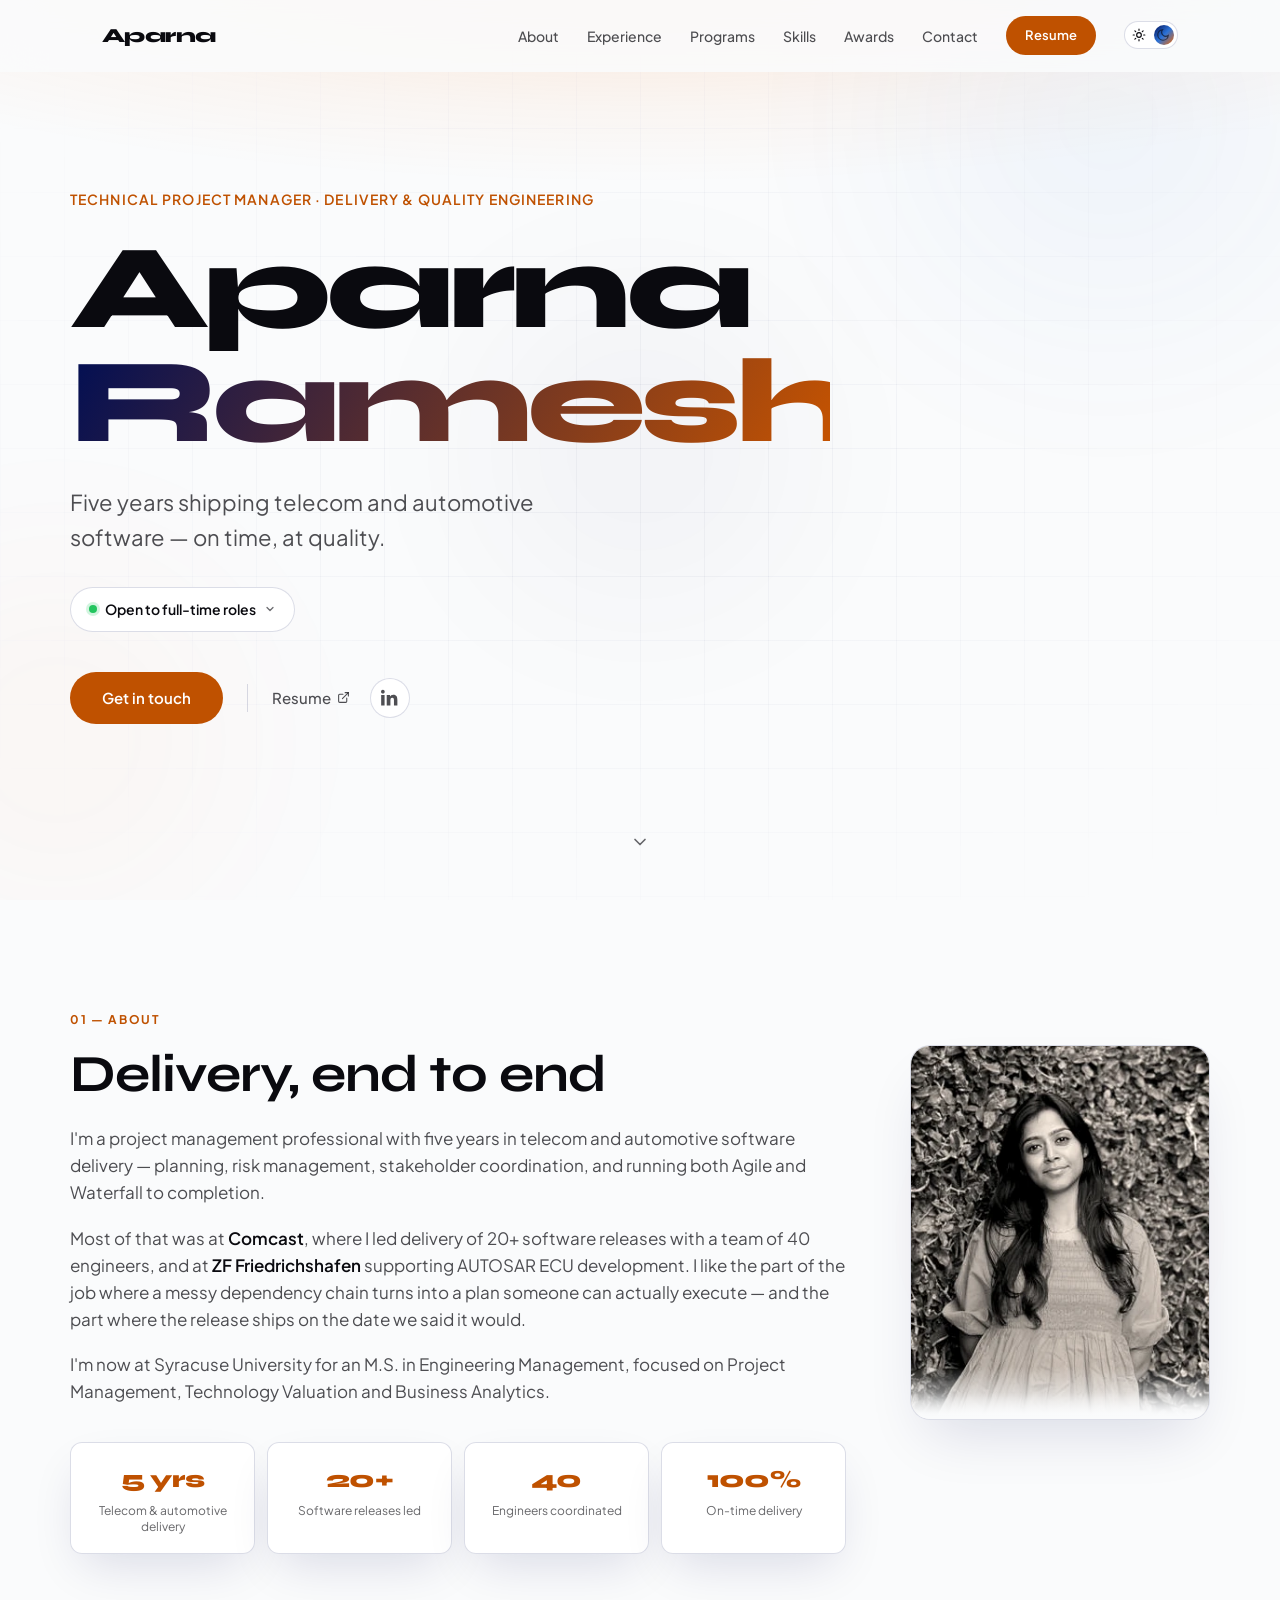
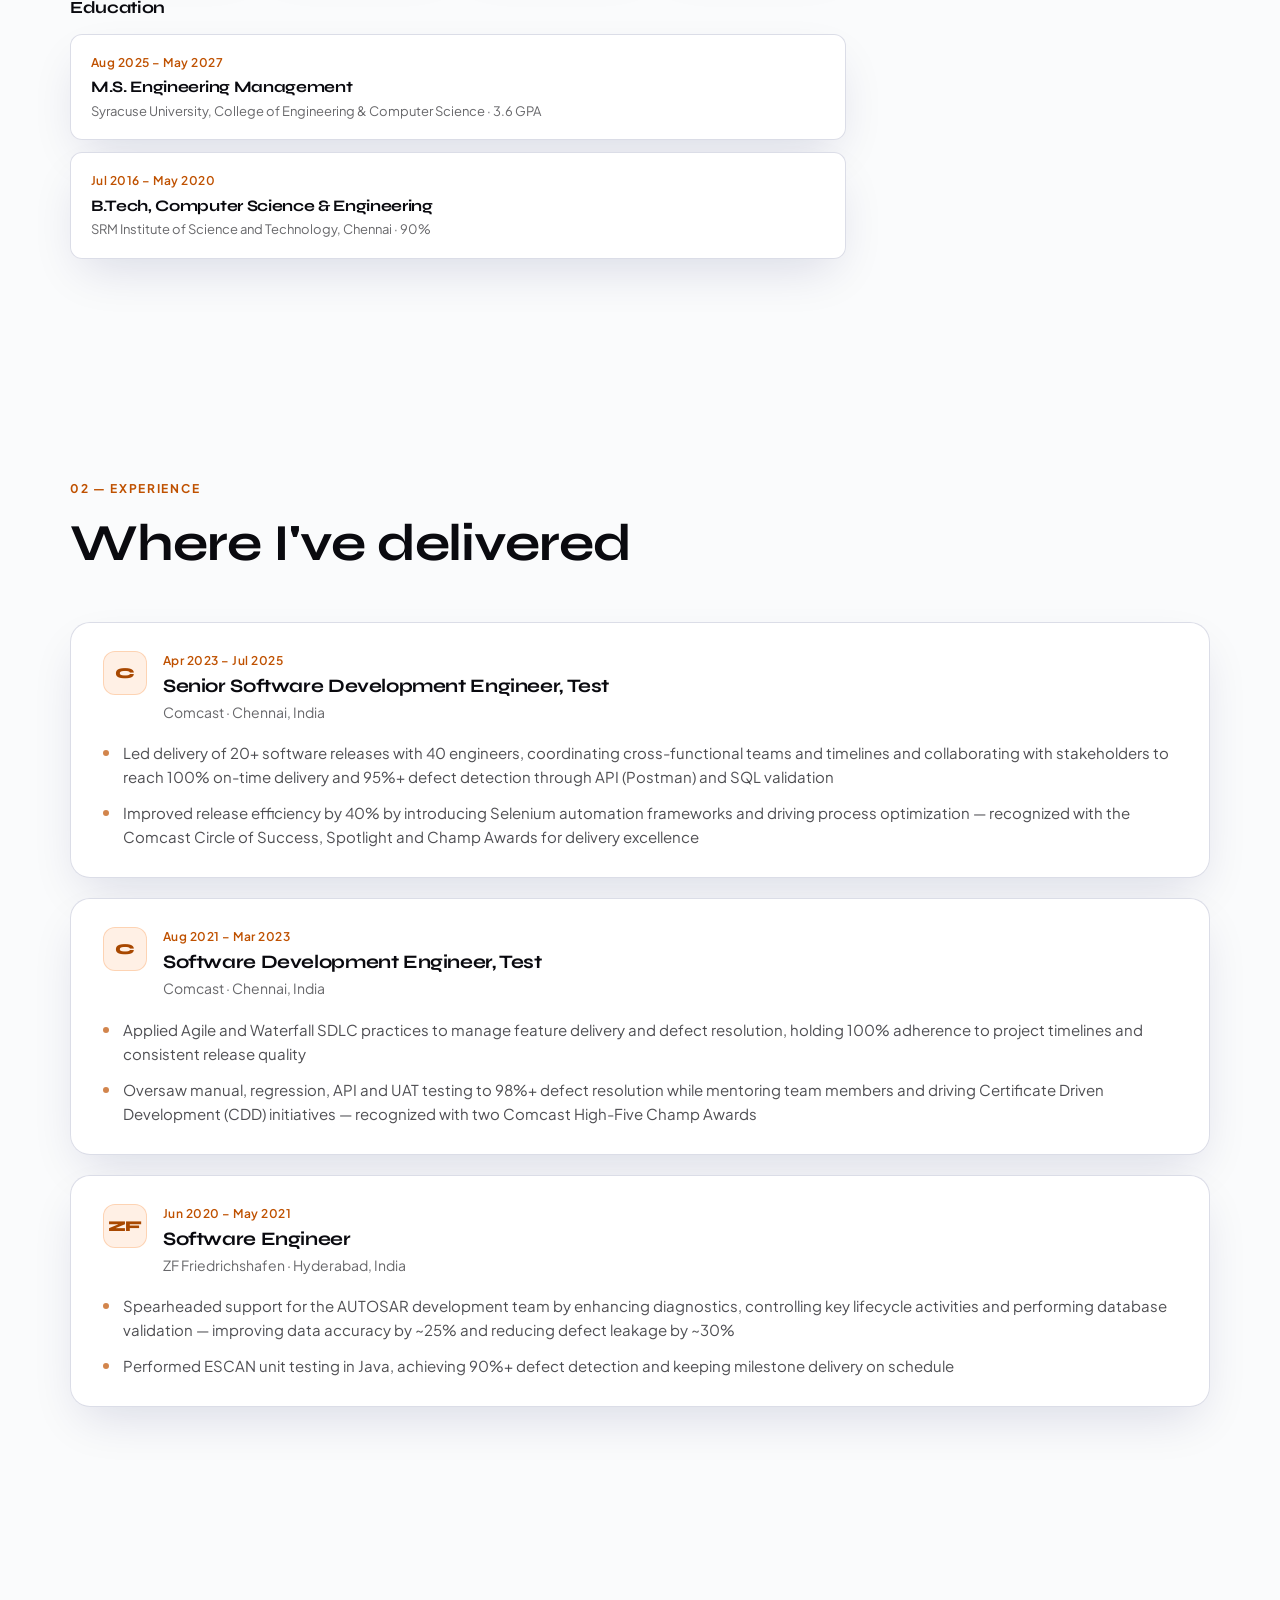
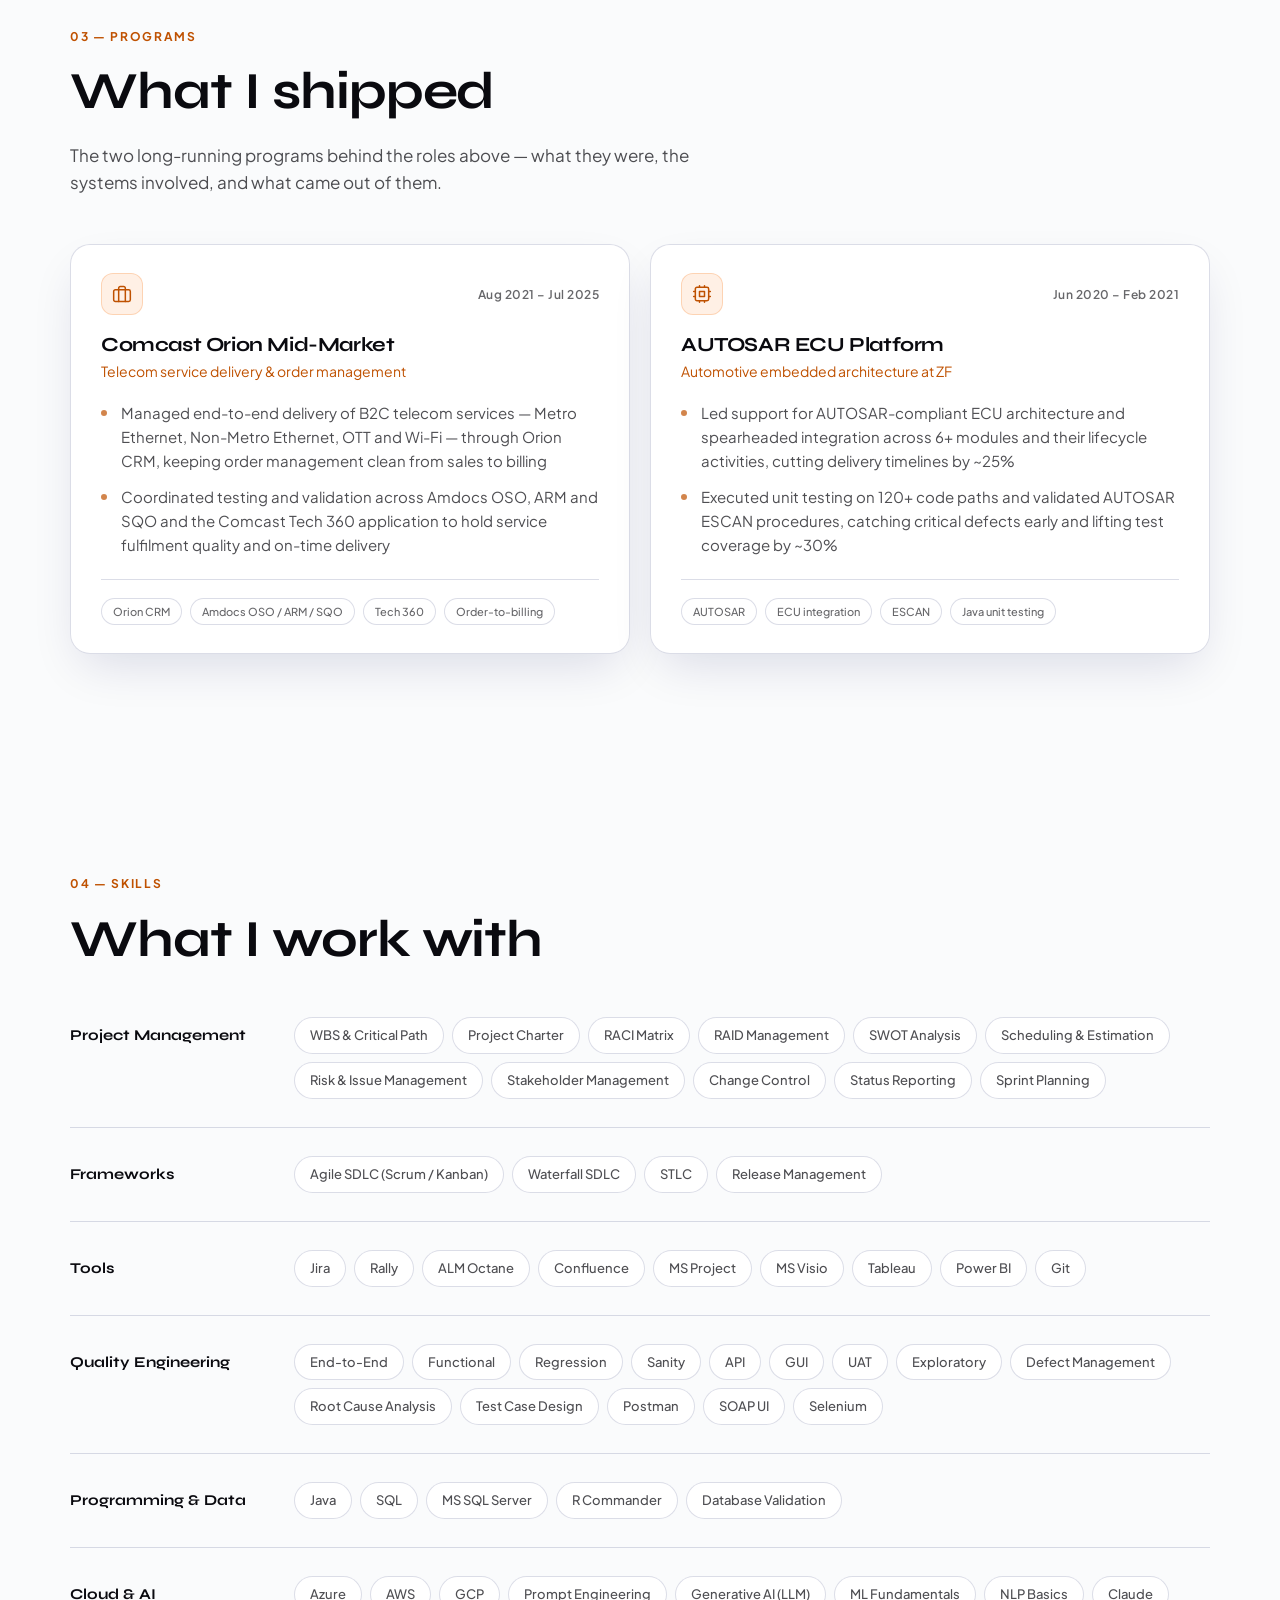
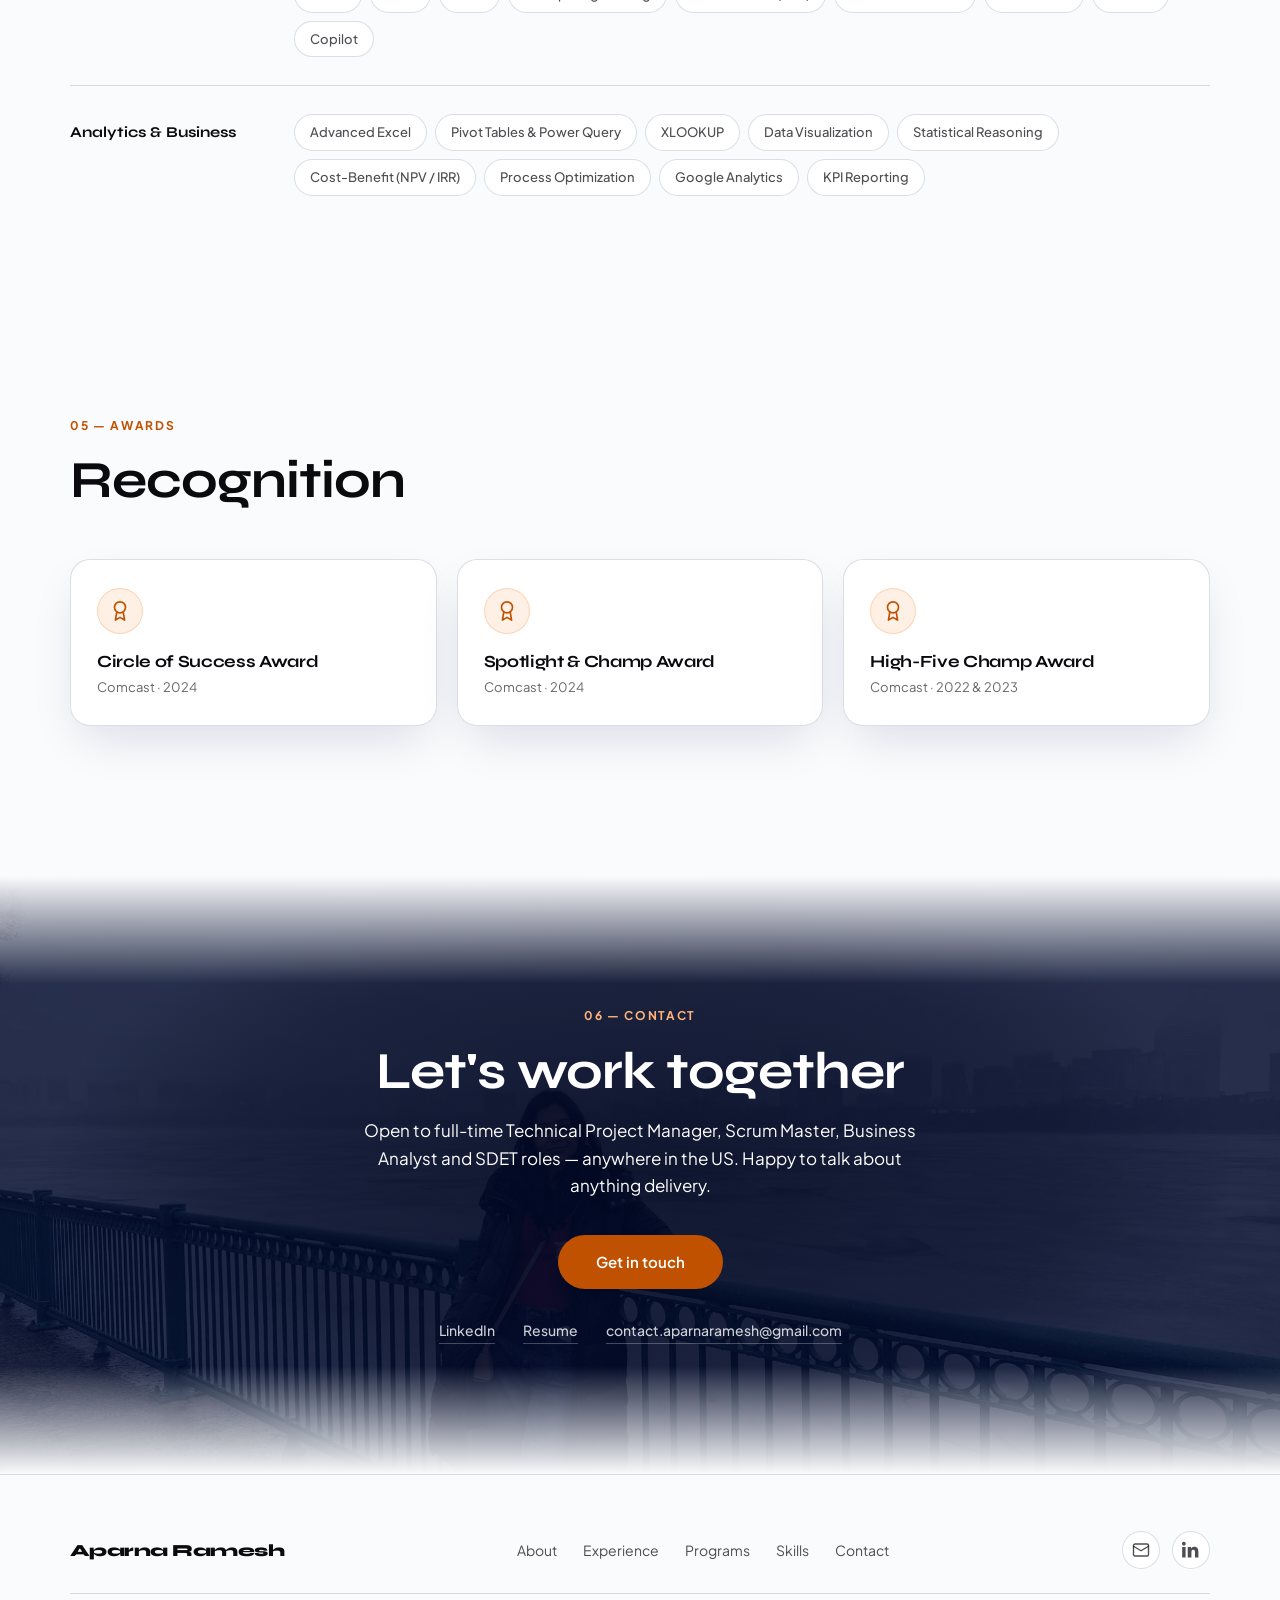
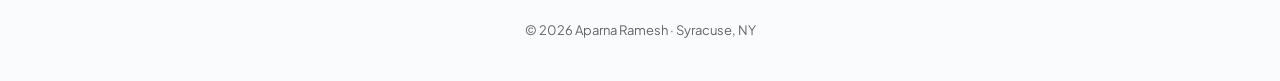
==== commit 05bdcc68: "Formal treatment for the About portrait Head-and-shoulders crop in warm black & white, replacing the" ====
--- a/index.html
+++ b/index.html
@@ -7,19 +7,27 @@
   <title>Aparna Ramesh | Technical Project Manager</title>
   <meta name="description" content="Aparna Ramesh — Technical Project Manager with 5 years delivering telecom and automotive software at Comcast and ZF Friedrichshafen. M.S. Engineering Management, Syracuse University." />
   <meta name="author" content="Aparna Ramesh" />
-  <link rel="canonical" href="https://aparnaramesh.github.io/" />
+
+  <!-- Deliberately kept out of search results: the URL works for anyone it's
+       sent to, but shouldn't surface on a search for her name. Crawling stays
+       allowed on purpose — a robots.txt Disallow would stop crawlers ever
+       reading this tag, which is what actually does the work. Delete this
+       line to make the site findable. -->
+  <meta name="robots" content="noindex, nofollow" />
+
+  <link rel="canonical" href="https://aparnaramesh-mem.github.io/" />
   <meta name="theme-color" content="#050510" media="(prefers-color-scheme: dark)" />
   <meta name="theme-color" content="#fafbfc" media="(prefers-color-scheme: light)" />
 
   <meta property="og:type" content="website" />
-  <meta property="og:url" content="https://aparnaramesh.github.io/" />
+  <meta property="og:url" content="https://aparnaramesh-mem.github.io/" />
   <meta property="og:title" content="Aparna Ramesh | Technical Project Manager" />
   <meta property="og:description" content="5 years delivering telecom and automotive software. 20+ releases led, 40 engineers coordinated. M.S. Engineering Management, Syracuse University." />
-  <meta property="og:image" content="https://aparnaramesh.github.io/assets/aparna-charles@2000w.jpg" />
+  <meta property="og:image" content="https://aparnaramesh-mem.github.io/assets/aparna-charles@2000w.jpg" />
   <meta name="twitter:card" content="summary_large_image" />
   <meta name="twitter:title" content="Aparna Ramesh | Technical Project Manager" />
   <meta name="twitter:description" content="5 years delivering telecom and automotive software. M.S. Engineering Management, Syracuse University." />
-  <meta name="twitter:image" content="https://aparnaramesh.github.io/assets/aparna-charles@2000w.jpg" />
+  <meta name="twitter:image" content="https://aparnaramesh-mem.github.io/assets/aparna-charles@2000w.jpg" />
 
   <link rel="icon" type="image/svg+xml" href="assets/favicon.svg" />
 
@@ -56,7 +64,7 @@
     "@type": "Person",
     "name": "Aparna Ramesh",
     "jobTitle": "Technical Project Manager",
-    "url": "https://aparnaramesh.github.io/",
+    "url": "https://aparnaramesh-mem.github.io/",
     "email": "mailto:contact.aparnaramesh@gmail.com",
     "address": {
       "@type": "PostalAddress",
@@ -284,13 +292,13 @@
               <picture>
                 <source
                   type="image/webp"
-                  srcset="assets/aparna-portrait.webp 400w, assets/aparna-portrait@540w.webp 540w"
-                  sizes="(max-width: 900px) 300px, 400px" />
+                  srcset="assets/aparna-portrait.webp 320w, assets/aparna-portrait@560w.webp 560w"
+                  sizes="(max-width: 900px) 260px, 300px" />
                 <img
                   src="assets/aparna-portrait.jpg"
-                  srcset="assets/aparna-portrait.jpg 400w, assets/aparna-portrait@540w.jpg 540w"
-                  sizes="(max-width: 900px) 280px, 400px"
-                  width="400" height="533"
+                  srcset="assets/aparna-portrait.jpg 320w, assets/aparna-portrait@560w.jpg 560w"
+                  sizes="(max-width: 900px) 260px, 300px"
+                  width="320" height="400"
                   fetchpriority="high"
                   alt="Aparna Ramesh" />
               </picture>
--- a/css/blocks.css
+++ b/css/blocks.css
@@ -40,7 +40,7 @@
 
 .about-layout {
   display: grid;
-  grid-template-columns: minmax(0, 1fr) 400px;
+  grid-template-columns: minmax(0, 1fr) 300px;
   gap: 64px;
   align-items: start;
 }
--- a/css/photos.css
+++ b/css/photos.css
@@ -29,7 +29,10 @@
   position: relative;
   z-index: 1;
   width: 100%;
-  max-width: 400px;
+  /* Matches the 320x400 source. A headshot wants to be smaller than the
+     environmental portrait it replaced -- scaling it up would only expose
+     the crop's resolution ceiling. */
+  max-width: 300px;
   border-radius: var(--radius);
   overflow: hidden;
   background: var(--glass-bg);
@@ -43,22 +46,24 @@
   width: 100%;
   height: auto;
   display: block;
-  /* Feather the bottom edge so the photo dissolves into the section
-     instead of stopping on a hard rectangle. */
-  -webkit-mask-image: linear-gradient(to bottom, #000 0%, #000 76%, transparent 100%);
-  mask-image: linear-gradient(to bottom, #000 0%, #000 76%, transparent 100%);
+  /* Only a whisper of a feather. The earlier, much stronger fade suited a
+     full-length environmental portrait; against a head-and-shoulders crop it
+     dissolved the subject mid-torso and read as a truncated image rather
+     than a deliberate edge. A headshot wants a clean frame. */
+  -webkit-mask-image: linear-gradient(to bottom, #000 0%, #000 93%, transparent 100%);
+  mask-image: linear-gradient(to bottom, #000 0%, #000 93%, transparent 100%);
 }
 
-/* Seat the base of the photo into the page background */
+/* Just enough to seat the base against the page, not to swallow it */
 .photo-frame::after {
   content: '';
   position: absolute;
   left: 0;
   right: 0;
   bottom: 0;
-  height: 34%;
+  height: 14%;
   pointer-events: none;
-  background: linear-gradient(to bottom, transparent 0%, var(--background) 92%);
+  background: linear-gradient(to bottom, transparent 0%, var(--background) 96%);
 }
 
 /* --------------------------- Contact band --------------------------- */
--- a/css/responsive.css
+++ b/css/responsive.css
@@ -2,7 +2,7 @@
 
 @media (max-width: 1024px) {
   .about-layout {
-    grid-template-columns: minmax(0, 1fr) 320px;
+    grid-template-columns: minmax(0, 1fr) 260px;
     gap: 40px;
   }
 
@@ -103,7 +103,7 @@
   }
 
   .photo-frame {
-    max-width: 300px;
+    max-width: 260px;
   }
 
   .program-grid {
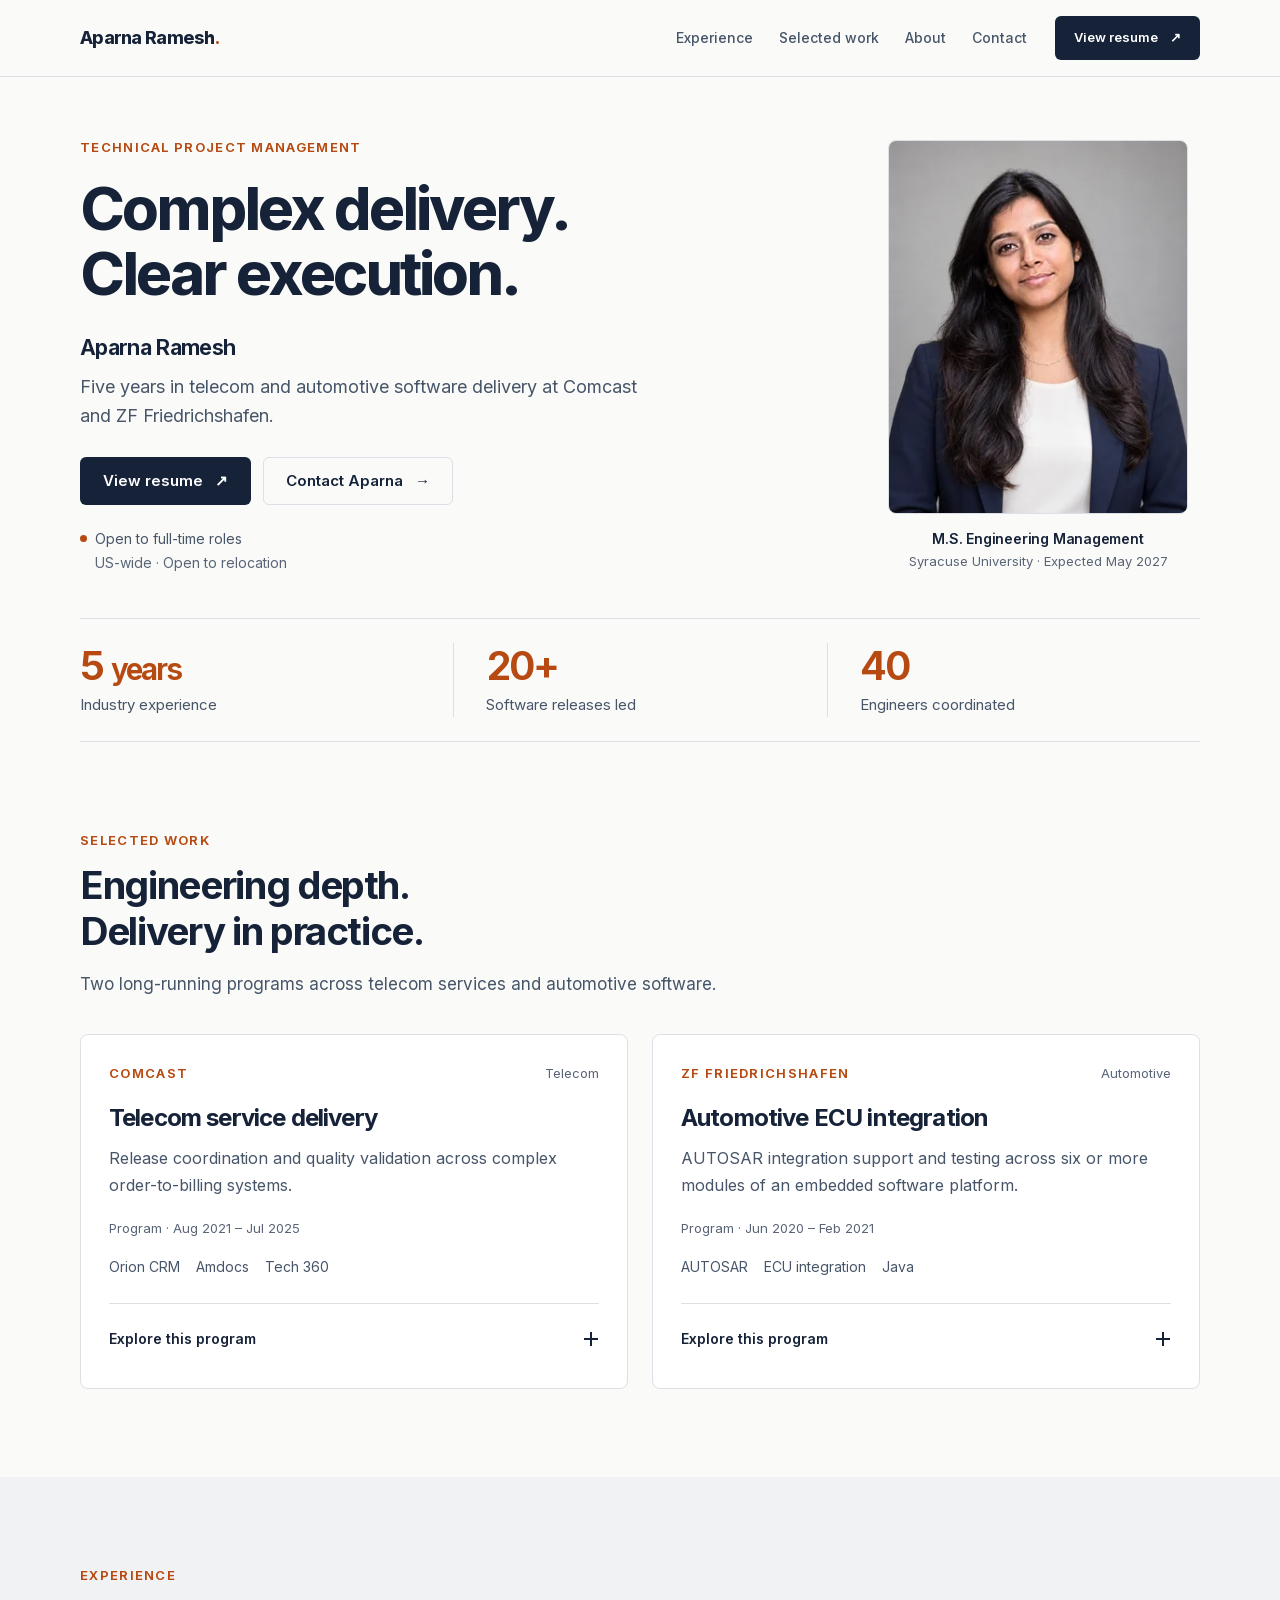
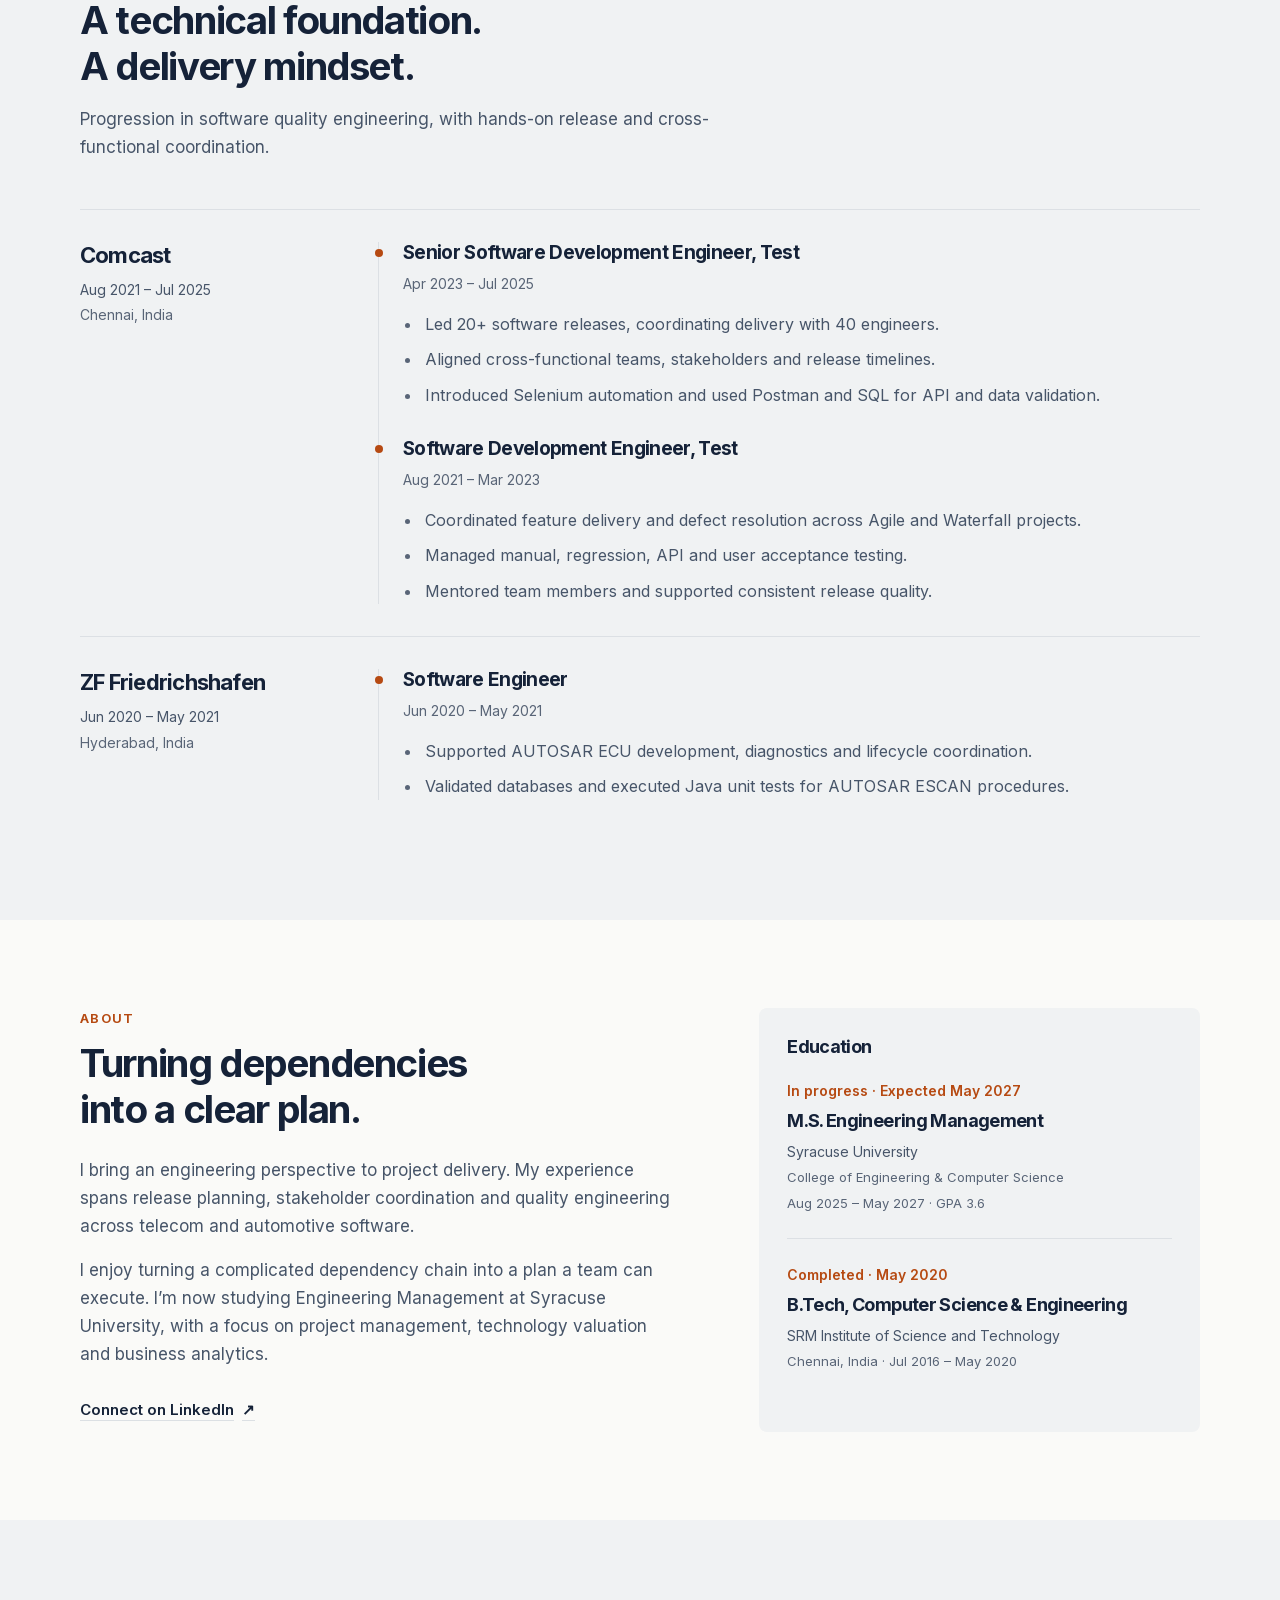
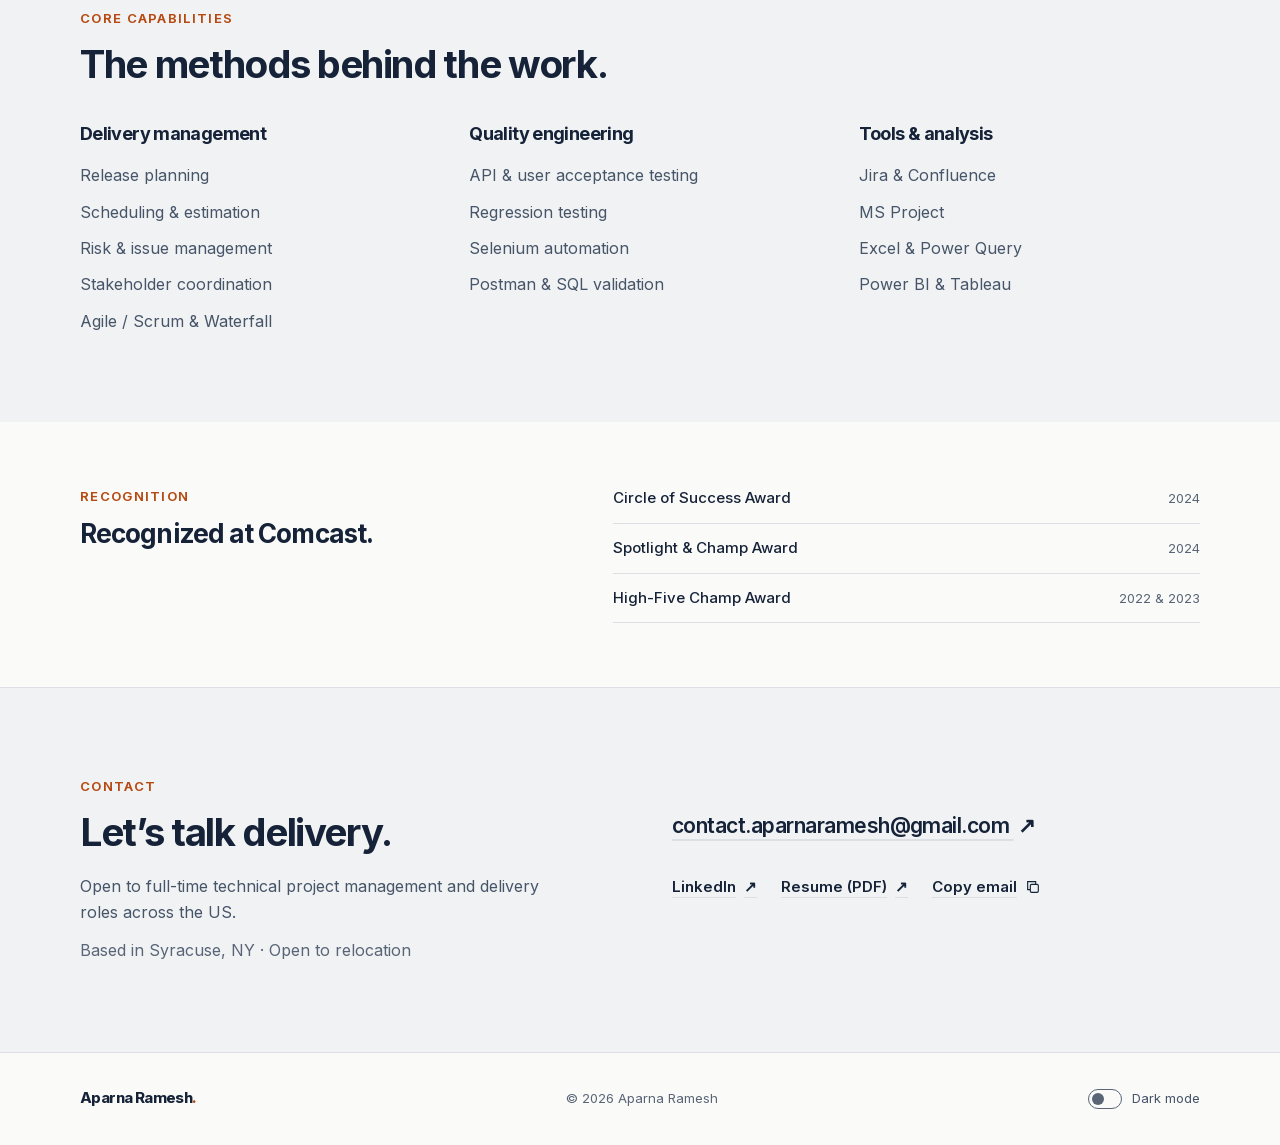
==== commit 53caa09b: "Redesign portfolio for clear technical delivery storytelling" ====
--- a/index.html
+++ b/index.html
@@ -1,653 +1,273 @@
 <!doctype html>
-<html lang="en" data-theme="dark">
+<html lang="en" data-theme="light">
 <head>
   <meta charset="UTF-8" />
-  <meta name="viewport" content="width=device-width, initial-scale=1.0, maximum-scale=5.0, user-scalable=yes" />
-
-  <title>Aparna Ramesh | Technical Project Manager</title>
-  <meta name="description" content="Aparna Ramesh — Technical Project Manager with 5 years delivering telecom and automotive software at Comcast and ZF Friedrichshafen. M.S. Engineering Management, Syracuse University." />
+  <meta name="viewport" content="width=device-width, initial-scale=1" />
+  <title>Aparna Ramesh | Technical Delivery &amp; Project Management</title>
+  <meta name="description" content="Aparna Ramesh brings five years of telecom and automotive software delivery experience at Comcast and ZF Friedrichshafen. Explore her work, experience and resume." />
   <meta name="author" content="Aparna Ramesh" />
-
-  <!-- Deliberately kept out of search results: the URL works for anyone it's
-       sent to, but shouldn't surface on a search for her name. Crawling stays
-       allowed on purpose — a robots.txt Disallow would stop crawlers ever
-       reading this tag, which is what actually does the work. Delete this
-       line to make the site findable. -->
+  <!-- Intentionally shared by link. Preserve this until search discovery is requested. -->
   <meta name="robots" content="noindex, nofollow" />
-
   <link rel="canonical" href="https://aparnaramesh-mem.github.io/" />
-  <meta name="theme-color" content="#050510" media="(prefers-color-scheme: dark)" />
-  <meta name="theme-color" content="#fafbfc" media="(prefers-color-scheme: light)" />
-
+  <meta name="theme-color" content="#fafaf8" media="(prefers-color-scheme: light)" />
+  <meta name="theme-color" content="#111925" media="(prefers-color-scheme: dark)" />
   <meta property="og:type" content="website" />
   <meta property="og:url" content="https://aparnaramesh-mem.github.io/" />
-  <meta property="og:title" content="Aparna Ramesh | Technical Project Manager" />
-  <meta property="og:description" content="5 years delivering telecom and automotive software. 20+ releases led, 40 engineers coordinated. M.S. Engineering Management, Syracuse University." />
-  <meta property="og:image" content="https://aparnaramesh-mem.github.io/assets/aparna-charles@2000w.jpg" />
+  <meta property="og:title" content="Aparna Ramesh | Technical Delivery &amp; Project Management" />
+  <meta property="og:description" content="Five years in telecom and automotive software delivery. 20+ software releases led. 40 engineers coordinated." />
+  <meta property="og:image" content="https://aparnaramesh-mem.github.io/assets/social-preview.png" />
+  <meta property="og:image:width" content="1200" />
+  <meta property="og:image:height" content="630" />
+  <meta property="og:image:alt" content="Aparna Ramesh. Complex delivery. Clear execution. Technical project management." />
   <meta name="twitter:card" content="summary_large_image" />
-  <meta name="twitter:title" content="Aparna Ramesh | Technical Project Manager" />
-  <meta name="twitter:description" content="5 years delivering telecom and automotive software. M.S. Engineering Management, Syracuse University." />
-  <meta name="twitter:image" content="https://aparnaramesh-mem.github.io/assets/aparna-charles@2000w.jpg" />
-
+  <meta name="twitter:title" content="Aparna Ramesh | Technical Delivery &amp; Project Management" />
+  <meta name="twitter:description" content="Five years in telecom and automotive software delivery at Comcast and ZF Friedrichshafen." />
+  <meta name="twitter:image" content="https://aparnaramesh-mem.github.io/assets/social-preview.png" />
   <link rel="icon" type="image/svg+xml" href="assets/favicon.svg" />
-
-  <link rel="preconnect" href="https://fonts.googleapis.com">
-  <link rel="preconnect" href="https://fonts.gstatic.com" crossorigin>
-  <link href="https://fonts.googleapis.com/css2?family=Plus+Jakarta+Sans:wght@300;400;500;600;700;800&family=Syne:wght@400;500;600;700;800&display=swap" rel="stylesheet">
-
-  <link rel="stylesheet" href="css/variables.css" />
-  <link rel="stylesheet" href="css/base.css" />
-  <link rel="stylesheet" href="css/background.css" />
-  <link rel="stylesheet" href="css/navbar.css" />
-  <link rel="stylesheet" href="css/hero.css" />
-  <link rel="stylesheet" href="css/blocks.css" />
-  <link rel="stylesheet" href="css/photos.css" />
-  <link rel="stylesheet" href="css/footer.css" />
-  <link rel="stylesheet" href="css/responsive.css" />
-
-  <!-- Resolve the theme before first paint so there is no flash of the wrong one. -->
+  <link rel="preload" href="assets/fonts/inter-latin.woff2" as="font" type="font/woff2" crossorigin />
+  <link rel="stylesheet" href="css/site.css" />
   <script>
     (function () {
       try {
         var saved = localStorage.getItem('theme');
-        var theme = (saved === 'light' || saved === 'dark')
-          ? saved
-          : (window.matchMedia('(prefers-color-scheme: light)').matches ? 'light' : 'dark');
-        document.documentElement.setAttribute('data-theme', theme);
-      } catch (e) { /* private mode — the dark default in the markup stands */ }
+        if (saved === 'light' || saved === 'dark') {
+          document.documentElement.dataset.theme = saved;
+        }
+      } catch (e) { /* The light default also works without storage. */ }
     })();
   </script>
-
+  <script src="js/main.js" defer></script>
   <script type="application/ld+json">
   {
     "@context": "https://schema.org",
     "@type": "Person",
     "name": "Aparna Ramesh",
-    "jobTitle": "Technical Project Manager",
     "url": "https://aparnaramesh-mem.github.io/",
+    "description": "Software delivery and quality engineering professional, studying M.S. Engineering Management at Syracuse University.",
+    "image": "https://aparnaramesh-mem.github.io/assets/aparna-professional-640.jpg",
     "email": "mailto:contact.aparnaramesh@gmail.com",
-    "address": {
-      "@type": "PostalAddress",
-      "addressLocality": "Syracuse",
-      "addressRegion": "NY",
-      "addressCountry": "US"
-    },
-    "alumniOf": [
-      {
-        "@type": "CollegeOrUniversity",
-        "name": "Syracuse University — College of Engineering & Computer Science"
-      },
-      {
-        "@type": "CollegeOrUniversity",
-        "name": "SRM Institute of Science and Technology"
-      }
-    ],
-    "knowsAbout": [
-      "Project Management",
-      "Agile and Waterfall SDLC",
-      "Release Management",
-      "Software Quality Assurance",
-      "Test Automation",
-      "Business Analysis"
-    ],
+    "address": {"@type": "PostalAddress", "addressLocality": "Syracuse", "addressRegion": "NY", "addressCountry": "US"},
+    "affiliation": {"@type": "CollegeOrUniversity", "name": "Syracuse University"},
+    "alumniOf": {"@type": "CollegeOrUniversity", "name": "SRM Institute of Science and Technology"},
+    "knowsAbout": ["Project Management", "Release Management", "Agile", "Waterfall", "Quality Engineering", "Test Automation"],
     "sameAs": ["https://www.linkedin.com/in/aparna-ramesh-9b391918b"]
   }
   </script>
 </head>
-
 <body>
   <a class="skip-link" href="#main">Skip to content</a>
-
-  <!-- Fixed decorative background: orange wash, floating orbs, masked grid -->
-  <div class="background-geometry" aria-hidden="true">
-    <div class="geo-accent-half"></div>
-    <div class="geo-glow geo-glow-1"></div>
-    <div class="geo-glow geo-glow-2"></div>
-    <div class="geo-glow geo-glow-3"></div>
-    <div class="geo-grid"></div>
-  </div>
-
-  <nav class="navbar" aria-label="Primary">
-    <div class="nav-container">
-      <a href="#home" class="nav-logo" data-scroll>Aparna</a>
-
+  <header class="site-header">
+    <nav class="container nav-container" aria-label="Primary">
+      <a class="wordmark" href="#home" aria-label="Aparna Ramesh, home">Aparna Ramesh<span aria-hidden="true">.</span></a>
       <ul class="nav-menu" id="nav-menu">
-        <li><a href="#about" data-scroll>About</a></li>
-        <li><a href="#experience" data-scroll>Experience</a></li>
-        <li><a href="#programs" data-scroll>Programs</a></li>
-        <li><a href="#skills" data-scroll>Skills</a></li>
-        <li><a href="#awards" data-scroll>Awards</a></li>
-        <li><a href="#contact" data-scroll>Contact</a></li>
-
-        <li class="nav-menu-resume">
-          <a href="assets/Aparna_Ramesh_Resume.pdf" target="_blank" rel="noopener noreferrer" class="nav-resume-btn">
-            Resume
-          </a>
-        </li>
-
-        <li class="nav-menu-theme">
-          <button class="theme-switch" id="theme-switch" role="switch" aria-checked="true" aria-label="Switch to light mode">
-            <span class="theme-switch-track">
-              <span class="theme-switch-thumb"></span>
-              <span class="theme-switch-icon theme-switch-sun">
-                <svg width="14" height="14" viewBox="0 0 24 24" fill="none" stroke="currentColor" stroke-width="2" stroke-linecap="round" aria-hidden="true">
-                  <circle cx="12" cy="12" r="4" />
-                  <path d="M12 2v2M12 20v2M4.93 4.93l1.41 1.41M17.66 17.66l1.41 1.41M2 12h2M20 12h2M6.34 17.66l-1.41 1.41M19.07 4.93l-1.41 1.41" />
-                </svg>
-              </span>
-              <span class="theme-switch-icon theme-switch-moon">
-                <svg width="14" height="14" viewBox="0 0 24 24" fill="none" stroke="currentColor" stroke-width="2" stroke-linecap="round" aria-hidden="true">
-                  <path d="M21 12.79A9 9 0 1 1 11.21 3 7 7 0 0 0 21 12.79z" />
-                </svg>
-              </span>
-            </span>
-          </button>
-        </li>
+        <li><a href="#experience" data-nav>Experience</a></li>
+        <li><a href="#programs" data-nav>Selected work</a></li>
+        <li><a href="#about" data-nav>About</a></li>
+        <li><a href="#contact" data-nav>Contact</a></li>
       </ul>
-
-      <button class="nav-toggle" id="nav-toggle" aria-label="Open navigation" aria-expanded="false" aria-controls="nav-menu">
-        <span></span><span></span><span></span>
-      </button>
-    </div>
-  </nav>
-
-  <main id="main">
-
-    <!-- ============================ HERO ============================ -->
-    <section id="home" class="hero">
-      <div class="hero-inner">
-        <div class="hero-text">
-          <p class="hero-eyebrow">Technical Project Manager &middot; Delivery &amp; Quality Engineering</p>
-
-          <h1 class="hero-name">
-            <span class="hero-name-line">Aparna</span>
-            <span class="hero-name-line hero-name-accent">Ramesh</span>
-          </h1>
-
-          <p class="hero-tagline">
-            Five years shipping telecom and automotive software &mdash; on time, at quality.
-          </p>
-
-          <div class="hero-badge-wrap" id="hero-badge-wrap">
-            <button class="hero-badge" id="hero-badge" aria-expanded="false" aria-controls="hero-badge-dropdown">
-              Open to full-time roles
-              <svg class="hero-badge-caret" width="12" height="12" viewBox="0 0 24 24" fill="none" stroke="currentColor" stroke-width="2.5" stroke-linecap="round" stroke-linejoin="round" aria-hidden="true">
-                <path d="M6 9l6 6 6-6" />
-              </svg>
-            </button>
-
-            <div class="hero-badge-dropdown glass-card" id="hero-badge-dropdown" hidden>
-              <div class="hero-badge-dropdown-section">
-                <span class="hero-badge-label">Roles</span>
-                <div class="hero-badge-tags">
-                  <span class="hero-badge-tag">Technical Project Manager</span>
-                  <span class="hero-badge-tag">Scrum Master</span>
-                  <span class="hero-badge-tag">Business Analyst</span>
-                  <span class="hero-badge-tag">SDET</span>
-                  <span class="hero-badge-tag">Delivery Manager</span>
-                </div>
-              </div>
-              <div class="hero-badge-dropdown-section">
-                <span class="hero-badge-label">Availability</span>
-                <p class="hero-badge-timeline">
-                  Immediately available &middot; US-wide, open to relocation &middot; On-site, hybrid or remote
-                </p>
-              </div>
-            </div>
+      <div class="nav-actions">
+        <a class="button button-primary nav-resume" href="assets/Aparna_Ramesh_Resume.pdf" target="_blank" rel="noopener noreferrer" aria-label="View resume (PDF, opens in a new tab)">View resume <span aria-hidden="true">↗</span></a>
+        <button class="nav-toggle" id="nav-toggle" aria-label="Open navigation" aria-expanded="false" aria-controls="nav-menu" hidden>
+          <svg class="icon-menu" viewBox="0 0 24 24" fill="none" stroke="currentColor" stroke-width="1.8" aria-hidden="true"><path d="M4 7h16M4 12h16M4 17h16" /></svg>
+          <svg class="icon-close" viewBox="0 0 24 24" fill="none" stroke="currentColor" stroke-width="1.8" aria-hidden="true"><path d="m6 6 12 12M18 6 6 18" /></svg>
+        </button>
+      </div>
+    </nav>
+  </header>
+  <main id="main" tabindex="-1">
+    <section class="hero container" id="home" tabindex="-1" aria-labelledby="hero-title">
+      <div class="hero-layout">
+        <div class="hero-copy">
+          <p class="eyebrow">Technical project management</p>
+          <h1 id="hero-title"><span>Complex delivery.</span><span>Clear execution.</span></h1>
+          <p class="hero-name">Aparna Ramesh</p>
+          <p class="hero-description">Five years in telecom and automotive software delivery at Comcast and ZF Friedrichshafen.</p>
+          <div class="hero-actions">
+            <a class="button button-primary" href="assets/Aparna_Ramesh_Resume.pdf" target="_blank" rel="noopener noreferrer" aria-label="View resume (PDF, opens in a new tab)">View resume <span aria-hidden="true">↗</span></a>
+            <a class="button button-secondary" href="#contact">Contact Aparna <span aria-hidden="true">→</span></a>
           </div>
-
-          <div class="hero-actions">
-            <a href="mailto:contact.aparnaramesh@gmail.com" class="hero-cta">Get in touch</a>
-            <span class="hero-actions-divider" aria-hidden="true"></span>
-            <div class="hero-links">
-              <a href="assets/Aparna_Ramesh_Resume.pdf" target="_blank" rel="noopener noreferrer" class="hero-link-text">
-                Resume
-                <svg width="13" height="13" viewBox="0 0 24 24" fill="none" stroke="currentColor" stroke-width="2" stroke-linecap="round" stroke-linejoin="round" aria-hidden="true">
-                  <path d="M18 13v6a2 2 0 0 1-2 2H5a2 2 0 0 1-2-2V8a2 2 0 0 1 2-2h6" /><path d="M15 3h6v6" /><path d="M10 14L21 3" />
-                </svg>
-              </a>
-              <a href="https://www.linkedin.com/in/aparna-ramesh-9b391918b" target="_blank" rel="noopener noreferrer" class="hero-link-icon" aria-label="LinkedIn profile">
-                <svg width="18" height="18" viewBox="0 0 24 24" fill="currentColor" aria-hidden="true">
-                  <path d="M4.98 3.5C4.98 4.88 3.87 6 2.5 6S0 4.88 0 3.5 1.12 1 2.5 1s2.48 1.12 2.48 2.5zM.22 8h4.56v14H.22V8zm7.4 0h4.37v1.92h.06c.61-1.15 2.1-2.36 4.32-2.36 4.62 0 5.47 3.04 5.47 7v7.44h-4.56v-6.6c0-1.57-.03-3.6-2.2-3.6-2.2 0-2.53 1.72-2.53 3.49V22H7.62V8z" />
-                </svg>
-              </a>
-            </div>
+          <p class="availability"><span class="availability-dot" aria-hidden="true"></span>Open to full-time roles<span class="availability-location">US-wide · Open to relocation</span></p>
+        </div>
+        <figure class="hero-portrait">
+          <picture>
+            <source type="image/webp" srcset="assets/aparna-professional-320.webp 320w, assets/aparna-professional-640.webp 640w" sizes="(max-width: 700px) 112px, 300px" />
+            <img src="assets/aparna-professional-640.jpg" srcset="assets/aparna-professional-320.jpg 320w, assets/aparna-professional-640.jpg 640w" sizes="(max-width: 700px) 112px, 300px" width="640" height="800" alt="Aparna Ramesh wearing a navy blazer against a neutral background" fetchpriority="high" decoding="async" />
+          </picture>
+          <figcaption><strong>M.S. Engineering Management</strong><span>Syracuse University · Expected May 2027</span></figcaption>
+        </figure>
+      </div>
+      <dl class="evidence-strip" aria-label="Experience at a glance">
+        <div><dt>Industry experience</dt><dd>5 <span>years</span></dd></div>
+        <div><dt>Software releases led</dt><dd>20+</dd></div>
+        <div><dt>Engineers coordinated</dt><dd>40</dd></div>
+      </dl>
+    </section>
+
+    <section class="section container" id="programs" tabindex="-1" aria-labelledby="programs-title">
+      <div class="section-heading">
+        <p class="eyebrow">Selected work</p>
+        <h2 id="programs-title">Engineering depth.<br />Delivery in practice.</h2>
+        <p>Two long-running programs across telecom services and automotive software.</p>
+      </div>
+      <div class="program-grid">
+        <article class="program-card">
+          <div class="program-meta"><span class="eyebrow">Comcast</span><span>Telecom</span></div>
+          <h3>Telecom service delivery</h3>
+          <p>Release coordination and quality validation across complex order-to-billing systems.</p>
+          <p class="program-period">Program · Aug 2021 – Jul 2025</p>
+          <ul class="tool-list" aria-label="Telecom systems"><li>Orion CRM</li><li>Amdocs</li><li>Tech 360</li></ul>
+          <details class="program-details">
+            <summary>Explore this program <span class="details-symbol" aria-hidden="true"></span></summary>
+            <div class="details-content">
+              <div><h4>Context</h4><p>Comcast Orion Mid-Market supported telecom service fulfilment and order management, from sales through billing.</p></div>
+              <div><h4>Coordination</h4><p>Testing spanned connected CRM, order-management and service applications, with dependencies across teams and release timelines.</p></div>
+              <div><h4>My contribution</h4><p>Coordinated delivery, testing and validation across Orion CRM, Amdocs OSO, ARM and SQO, and Tech 360.</p></div>
+              <div><h4>Service scope</h4><p>Metro Ethernet, Non-Metro Ethernet, OTT and Wi-Fi services.</p></div>
+            </div>
+          </details>
+        </article>
+        <article class="program-card">
+          <div class="program-meta"><span class="eyebrow">ZF Friedrichshafen</span><span>Automotive</span></div>
+          <h3>Automotive ECU integration</h3>
+          <p>AUTOSAR integration support and testing across six or more modules of an embedded software platform.</p>
+          <p class="program-period">Program · Jun 2020 – Feb 2021</p>
+          <ul class="tool-list" aria-label="Automotive technologies"><li>AUTOSAR</li><li>ECU integration</li><li>Java</li></ul>
+          <details class="program-details">
+            <summary>Explore this program <span class="details-symbol" aria-hidden="true"></span></summary>
+            <div class="details-content">
+              <div><h4>Context</h4><p>AUTOSAR ECU Platform development at ZF, supporting automotive embedded architecture.</p></div>
+              <div><h4>Coordination</h4><p>Integration and lifecycle activities across 6+ modules required consistent diagnostics, validation and testing.</p></div>
+              <div><h4>My contribution</h4><p>Supported integration and lifecycle activities, executed unit tests on 120+ code paths, and validated AUTOSAR ESCAN procedures.</p></div>
+              <div><h4>Technical scope</h4><p>ECU integration, diagnostics, database validation and Java unit testing.</p></div>
+            </div>
+          </details>
+        </article>
+      </div>
+    </section>
+
+    <section class="section section-tinted" id="experience" tabindex="-1" aria-labelledby="experience-title">
+      <div class="container">
+        <div class="section-heading">
+          <p class="eyebrow">Experience</p>
+          <h2 id="experience-title">A technical foundation.<br />A delivery mindset.</h2>
+          <p>Progression in software quality engineering, with hands-on release and cross-functional coordination.</p>
+        </div>
+        <div class="experience-list">
+          <article class="employer">
+            <div class="employer-heading"><h3>Comcast</h3><p><span>Aug 2021 – Jul 2025</span>Chennai, India</p></div>
+            <div class="role-list">
+              <section class="role" aria-labelledby="comcast-senior">
+                <h4 id="comcast-senior">Senior Software Development Engineer, Test</h4>
+                <p class="role-period">Apr 2023 – Jul 2025</p>
+                <ul class="achievement-list">
+                  <li>Led 20+ software releases, coordinating delivery with 40 engineers.</li>
+                  <li>Aligned cross-functional teams, stakeholders and release timelines.</li>
+                  <li>Introduced Selenium automation and used Postman and SQL for API and data validation.</li>
+                </ul>
+              </section>
+              <section class="role" aria-labelledby="comcast-sdet">
+                <h4 id="comcast-sdet">Software Development Engineer, Test</h4>
+                <p class="role-period">Aug 2021 – Mar 2023</p>
+                <ul class="achievement-list">
+                  <li>Coordinated feature delivery and defect resolution across Agile and Waterfall projects.</li>
+                  <li>Managed manual, regression, API and user acceptance testing.</li>
+                  <li>Mentored team members and supported consistent release quality.</li>
+                </ul>
+              </section>
+            </div>
+          </article>
+          <article class="employer">
+            <div class="employer-heading"><h3>ZF Friedrichshafen</h3><p><span>Jun 2020 – May 2021</span>Hyderabad, India</p></div>
+            <div class="role-list">
+              <section class="role" aria-labelledby="zf-engineer">
+                <h4 id="zf-engineer">Software Engineer</h4>
+                <p class="role-period">Jun 2020 – May 2021</p>
+                <ul class="achievement-list">
+                  <li>Supported AUTOSAR ECU development, diagnostics and lifecycle coordination.</li>
+                  <li>Validated databases and executed Java unit tests for AUTOSAR ESCAN procedures.</li>
+                </ul>
+              </section>
+            </div>
+          </article>
+        </div>
+      </div>
+    </section>
+
+    <section class="section container" id="about" tabindex="-1" aria-labelledby="about-title">
+      <div class="about-grid">
+        <div class="about-copy">
+          <p class="eyebrow">About</p>
+          <h2 id="about-title">Turning dependencies<br />into a clear plan.</h2>
+          <p>I bring an engineering perspective to project delivery. My experience spans release planning, stakeholder coordination and quality engineering across telecom and automotive software.</p>
+          <p>I enjoy turning a complicated dependency chain into a plan a team can execute. I’m now studying Engineering Management at Syracuse University, with a focus on project management, technology valuation and business analytics.</p>
+          <a class="text-link" href="https://www.linkedin.com/in/aparna-ramesh-9b391918b" target="_blank" rel="noopener noreferrer">Connect on LinkedIn <span aria-hidden="true">↗</span></a>
+        </div>
+        <div class="education">
+          <h3>Education</h3>
+          <article class="education-item">
+            <p class="education-state">In progress · Expected May 2027</p>
+            <h4>M.S. Engineering Management</h4>
+            <p>Syracuse University</p>
+            <p class="education-detail">College of Engineering &amp; Computer Science</p>
+            <p class="education-detail">Aug 2025 – May 2027 · GPA 3.6</p>
+          </article>
+          <article class="education-item">
+            <p class="education-state">Completed · May 2020</p>
+            <h4>B.Tech, Computer Science &amp; Engineering</h4>
+            <p>SRM Institute of Science and Technology</p>
+            <p class="education-detail">Chennai, India · Jul 2016 – May 2020</p>
+          </article>
+        </div>
+      </div>
+    </section>
+
+    <section class="section section-tinted" id="skills" tabindex="-1" aria-labelledby="skills-title">
+      <div class="container">
+        <div class="section-heading"><p class="eyebrow">Core capabilities</p><h2 id="skills-title">The methods behind the work.</h2></div>
+        <div class="capability-grid">
+          <div><h3>Delivery management</h3><ul><li>Release planning</li><li>Scheduling &amp; estimation</li><li>Risk &amp; issue management</li><li>Stakeholder coordination</li><li>Agile / Scrum &amp; Waterfall</li></ul></div>
+          <div><h3>Quality engineering</h3><ul><li>API &amp; user acceptance testing</li><li>Regression testing</li><li>Selenium automation</li><li>Postman &amp; SQL validation</li></ul></div>
+          <div><h3>Tools &amp; analysis</h3><ul><li>Jira &amp; Confluence</li><li>MS Project</li><li>Excel &amp; Power Query</li><li>Power BI &amp; Tableau</li></ul></div>
+        </div>
+      </div>
+    </section>
+
+    <section class="section section-recognition container" id="awards" tabindex="-1" aria-labelledby="awards-title">
+      <div class="recognition-label"><p class="eyebrow">Recognition</p><h2 id="awards-title">Recognized at Comcast.</h2></div>
+      <ul class="recognition-list">
+        <li><strong>Circle of Success Award</strong><span>2024</span></li>
+        <li><strong>Spotlight &amp; Champ Award</strong><span>2024</span></li>
+        <li><strong>High-Five Champ Award</strong><span>2022 &amp; 2023</span></li>
+      </ul>
+    </section>
+
+    <section class="section contact-section" id="contact" tabindex="-1" aria-labelledby="contact-title">
+      <div class="container contact-layout">
+        <div>
+          <p class="eyebrow">Contact</p>
+          <h2 id="contact-title">Let’s talk delivery.</h2>
+          <p>Open to full-time technical project management and delivery roles across the US.</p>
+          <p class="contact-location">Based in Syracuse, NY · Open to relocation</p>
+        </div>
+        <div class="contact-actions">
+          <a class="email-link" href="mailto:contact.aparnaramesh@gmail.com">contact.aparnaramesh@gmail.com <span aria-hidden="true">↗</span></a>
+          <div class="contact-links">
+            <a class="text-link" href="https://www.linkedin.com/in/aparna-ramesh-9b391918b" target="_blank" rel="noopener noreferrer">LinkedIn <span aria-hidden="true">↗</span></a>
+            <a class="text-link" href="assets/Aparna_Ramesh_Resume.pdf" target="_blank" rel="noopener noreferrer" aria-label="View resume (PDF, opens in a new tab)">Resume (PDF) <span aria-hidden="true">↗</span></a>
+            <button class="text-link copy-email" id="copy-email" hidden>Copy email <svg viewBox="0 0 24 24" width="16" height="16" fill="none" stroke="currentColor" stroke-width="1.7" aria-hidden="true"><rect x="8" y="8" width="12" height="12" rx="2" /><path d="M16 8V4H4v12h4" /></svg></button>
           </div>
-        </div>
-      </div>
-
-      <button class="hero-scroll" id="hero-scroll" aria-label="Scroll to About">
-        <svg width="20" height="20" viewBox="0 0 24 24" fill="none" stroke="currentColor" stroke-width="2" stroke-linecap="round" stroke-linejoin="round" aria-hidden="true">
-          <path d="M6 9l6 6 6-6" />
-        </svg>
-      </button>
-    </section>
-
-    <!-- ============================ ABOUT ============================ -->
-    <section id="about" class="block reveal">
-      <div class="block-inner">
-        <span class="block-label">01 &mdash; About</span>
-
-        <div class="about-layout">
-          <div class="about-text">
-            <h2 class="block-title">Delivery, end to end</h2>
-
-            <div class="about-bio">
-              <p>
-                I'm a project management professional with five years in telecom and automotive
-                software delivery &mdash; planning, risk management, stakeholder coordination, and
-                running both Agile and Waterfall to completion.
-              </p>
-              <p>
-                Most of that was at <strong>Comcast</strong>, where I led delivery of 20+ software
-                releases with a team of 40 engineers, and at <strong>ZF Friedrichshafen</strong>
-                supporting AUTOSAR ECU development. I like the part of the job where a messy
-                dependency chain turns into a plan someone can actually execute &mdash; and the part
-                where the release ships on the date we said it would.
-              </p>
-              <p>
-                I'm now at Syracuse University for an M.S. in Engineering Management, focused on
-                Project Management, Technology Valuation and Business Analytics.
-              </p>
-            </div>
-
-            <div class="about-metrics">
-              <div class="metric glass-card">
-                <span class="metric-value">5 yrs</span>
-                <span class="metric-label">Telecom &amp; automotive delivery</span>
-              </div>
-              <div class="metric glass-card">
-                <span class="metric-value">20+</span>
-                <span class="metric-label">Software releases led</span>
-              </div>
-              <div class="metric glass-card">
-                <span class="metric-value">40</span>
-                <span class="metric-label">Engineers coordinated</span>
-              </div>
-              <div class="metric glass-card">
-                <span class="metric-value">100%</span>
-                <span class="metric-label">On-time delivery</span>
-              </div>
-            </div>
-
-            <div class="about-education">
-              <h3 class="about-edu-title">Education</h3>
-              <div class="about-edu-list">
-                <div class="about-edu-item glass-card">
-                  <span class="about-edu-date">Aug 2025 &ndash; May 2027</span>
-                  <h4>M.S. Engineering Management</h4>
-                  <p>Syracuse University, College of Engineering &amp; Computer Science &middot; 3.6 GPA</p>
-                </div>
-                <div class="about-edu-item glass-card">
-                  <span class="about-edu-date">Jul 2016 &ndash; May 2020</span>
-                  <h4>B.Tech, Computer Science &amp; Engineering</h4>
-                  <p>SRM Institute of Science and Technology, Chennai &middot; 90%</p>
-                </div>
-              </div>
-            </div>
-          </div>
-
-          <div class="about-image-wrap">
-            <div class="photo-frame">
-              <picture>
-                <source
-                  type="image/webp"
-                  srcset="assets/aparna-portrait.webp 320w, assets/aparna-portrait@560w.webp 560w"
-                  sizes="(max-width: 900px) 260px, 300px" />
-                <img
-                  src="assets/aparna-portrait.jpg"
-                  srcset="assets/aparna-portrait.jpg 320w, assets/aparna-portrait@560w.jpg 560w"
-                  sizes="(max-width: 900px) 260px, 300px"
-                  width="320" height="400"
-                  fetchpriority="high"
-                  alt="Aparna Ramesh" />
-              </picture>
-            </div>
-          </div>
-        </div>
-      </div>
-    </section>
-
-    <!-- ========================== EXPERIENCE ========================== -->
-    <section id="experience" class="block reveal">
-      <div class="block-inner">
-        <span class="block-label">02 &mdash; Experience</span>
-        <h2 class="block-title">Where I've delivered</h2>
-
-        <div class="exp-cards">
-
-          <article class="exp-card glass-card">
-            <div class="exp-card-header">
-              <a href="https://corporate.comcast.com" target="_blank" rel="noopener noreferrer" class="exp-card-logo" aria-label="Comcast website">
-                <span aria-hidden="true">C</span>
-              </a>
-              <div class="exp-card-heading">
-                <span class="exp-card-date">Apr 2023 &ndash; Jul 2025</span>
-                <h3>Senior Software Development Engineer, Test</h3>
-                <p class="exp-card-company">Comcast &middot; Chennai, India</p>
-              </div>
-            </div>
-            <ul class="exp-card-bullets">
-              <li>Led delivery of 20+ software releases with 40 engineers, coordinating cross-functional teams and timelines and collaborating with stakeholders to reach 100% on-time delivery and 95%+ defect detection through API (Postman) and SQL validation</li>
-              <li>Improved release efficiency by 40% by introducing Selenium automation frameworks and driving process optimization &mdash; recognized with the Comcast Circle of Success, Spotlight and Champ Awards for delivery excellence</li>
-            </ul>
-          </article>
-
-          <article class="exp-card glass-card">
-            <div class="exp-card-header">
-              <a href="https://corporate.comcast.com" target="_blank" rel="noopener noreferrer" class="exp-card-logo" aria-label="Comcast website">
-                <span aria-hidden="true">C</span>
-              </a>
-              <div class="exp-card-heading">
-                <span class="exp-card-date">Aug 2021 &ndash; Mar 2023</span>
-                <h3>Software Development Engineer, Test</h3>
-                <p class="exp-card-company">Comcast &middot; Chennai, India</p>
-              </div>
-            </div>
-            <ul class="exp-card-bullets">
-              <li>Applied Agile and Waterfall SDLC practices to manage feature delivery and defect resolution, holding 100% adherence to project timelines and consistent release quality</li>
-              <li>Oversaw manual, regression, API and UAT testing to 98%+ defect resolution while mentoring team members and driving Certificate Driven Development (CDD) initiatives &mdash; recognized with two Comcast High-Five Champ Awards</li>
-            </ul>
-          </article>
-
-          <article class="exp-card glass-card">
-            <div class="exp-card-header">
-              <a href="https://www.zf.com" target="_blank" rel="noopener noreferrer" class="exp-card-logo" aria-label="ZF Friedrichshafen website">
-                <span aria-hidden="true">ZF</span>
-              </a>
-              <div class="exp-card-heading">
-                <span class="exp-card-date">Jun 2020 &ndash; May 2021</span>
-                <h3>Software Engineer</h3>
-                <p class="exp-card-company">ZF Friedrichshafen &middot; Hyderabad, India</p>
-              </div>
-            </div>
-            <ul class="exp-card-bullets">
-              <li>Spearheaded support for the AUTOSAR development team by enhancing diagnostics, controlling key lifecycle activities and performing database validation &mdash; improving data accuracy by ~25% and reducing defect leakage by ~30%</li>
-              <li>Performed ESCAN unit testing in Java, achieving 90%+ defect detection and keeping milestone delivery on schedule</li>
-            </ul>
-          </article>
-
-        </div>
-      </div>
-    </section>
-
-    <!-- =========================== PROGRAMS =========================== -->
-    <section id="programs" class="block reveal">
-      <div class="block-inner">
-        <span class="block-label">03 &mdash; Programs</span>
-        <h2 class="block-title">What I shipped</h2>
-        <p class="block-lede">
-          The two long-running programs behind the roles above &mdash; what they were, the systems
-          involved, and what came out of them.
-        </p>
-
-        <div class="program-grid">
-
-          <article class="program-card glass-card">
-            <div class="program-card-top">
-              <span class="program-card-icon" aria-hidden="true">
-                <svg width="20" height="20" viewBox="0 0 24 24" fill="none" stroke="currentColor" stroke-width="1.8" stroke-linecap="round" stroke-linejoin="round">
-                  <rect x="2" y="7" width="20" height="14" rx="2" /><path d="M16 21V5a2 2 0 0 0-2-2h-4a2 2 0 0 0-2 2v16" />
-                </svg>
-              </span>
-              <span class="program-card-date">Aug 2021 &ndash; Jul 2025</span>
-            </div>
-            <h3>Comcast Orion Mid-Market</h3>
-            <p class="program-card-sub">Telecom service delivery &amp; order management</p>
-            <ul class="program-card-bullets">
-              <li>Managed end-to-end delivery of B2C telecom services &mdash; Metro Ethernet, Non-Metro Ethernet, OTT and Wi-Fi &mdash; through Orion CRM, keeping order management clean from sales to billing</li>
-              <li>Coordinated testing and validation across Amdocs OSO, ARM and SQO and the Comcast Tech 360 application to hold service fulfilment quality and on-time delivery</li>
-            </ul>
-            <div class="program-card-tags">
-              <span>Orion CRM</span><span>Amdocs OSO / ARM / SQO</span><span>Tech 360</span><span>Order-to-billing</span>
-            </div>
-          </article>
-
-          <article class="program-card glass-card">
-            <div class="program-card-top">
-              <span class="program-card-icon" aria-hidden="true">
-                <svg width="20" height="20" viewBox="0 0 24 24" fill="none" stroke="currentColor" stroke-width="1.8" stroke-linecap="round" stroke-linejoin="round">
-                  <rect x="4" y="4" width="16" height="16" rx="2" /><rect x="9" y="9" width="6" height="6" /><path d="M9 2v2M15 2v2M9 20v2M15 20v2M2 9h2M2 15h2M20 9h2M20 15h2" />
-                </svg>
-              </span>
-              <span class="program-card-date">Jun 2020 &ndash; Feb 2021</span>
-            </div>
-            <h3>AUTOSAR ECU Platform</h3>
-            <p class="program-card-sub">Automotive embedded architecture at ZF</p>
-            <ul class="program-card-bullets">
-              <li>Led support for AUTOSAR-compliant ECU architecture and spearheaded integration across 6+ modules and their lifecycle activities, cutting delivery timelines by ~25%</li>
-              <li>Executed unit testing on 120+ code paths and validated AUTOSAR ESCAN procedures, catching critical defects early and lifting test coverage by ~30%</li>
-            </ul>
-            <div class="program-card-tags">
-              <span>AUTOSAR</span><span>ECU integration</span><span>ESCAN</span><span>Java unit testing</span>
-            </div>
-          </article>
-
-        </div>
-      </div>
-    </section>
-
-    <!-- ============================ SKILLS ============================ -->
-    <section id="skills" class="block reveal">
-      <div class="block-inner">
-        <span class="block-label">04 &mdash; Skills</span>
-        <h2 class="block-title">What I work with</h2>
-
-        <div class="skills-flow">
-          <div class="skills-group">
-            <span class="skills-group-label">Project Management</span>
-            <div class="skills-tags">
-              <span class="skill-tag">WBS &amp; Critical Path</span>
-              <span class="skill-tag">Project Charter</span>
-              <span class="skill-tag">RACI Matrix</span>
-              <span class="skill-tag">RAID Management</span>
-              <span class="skill-tag">SWOT Analysis</span>
-              <span class="skill-tag">Scheduling &amp; Estimation</span>
-              <span class="skill-tag">Risk &amp; Issue Management</span>
-              <span class="skill-tag">Stakeholder Management</span>
-              <span class="skill-tag">Change Control</span>
-              <span class="skill-tag">Status Reporting</span>
-              <span class="skill-tag">Sprint Planning</span>
-            </div>
-          </div>
-
-          <div class="skills-group">
-            <span class="skills-group-label">Frameworks</span>
-            <div class="skills-tags">
-              <span class="skill-tag">Agile SDLC (Scrum / Kanban)</span>
-              <span class="skill-tag">Waterfall SDLC</span>
-              <span class="skill-tag">STLC</span>
-              <span class="skill-tag">Release Management</span>
-            </div>
-          </div>
-
-          <div class="skills-group">
-            <span class="skills-group-label">Tools</span>
-            <div class="skills-tags">
-              <span class="skill-tag">Jira</span>
-              <span class="skill-tag">Rally</span>
-              <span class="skill-tag">ALM Octane</span>
-              <span class="skill-tag">Confluence</span>
-              <span class="skill-tag">MS Project</span>
-              <span class="skill-tag">MS Visio</span>
-              <span class="skill-tag">Tableau</span>
-              <span class="skill-tag">Power BI</span>
-              <span class="skill-tag">Git</span>
-            </div>
-          </div>
-
-          <div class="skills-group">
-            <span class="skills-group-label">Quality Engineering</span>
-            <div class="skills-tags">
-              <span class="skill-tag">End-to-End</span>
-              <span class="skill-tag">Functional</span>
-              <span class="skill-tag">Regression</span>
-              <span class="skill-tag">Sanity</span>
-              <span class="skill-tag">API</span>
-              <span class="skill-tag">GUI</span>
-              <span class="skill-tag">UAT</span>
-              <span class="skill-tag">Exploratory</span>
-              <span class="skill-tag">Defect Management</span>
-              <span class="skill-tag">Root Cause Analysis</span>
-              <span class="skill-tag">Test Case Design</span>
-              <span class="skill-tag">Postman</span>
-              <span class="skill-tag">SOAP UI</span>
-              <span class="skill-tag">Selenium</span>
-            </div>
-          </div>
-
-          <div class="skills-group">
-            <span class="skills-group-label">Programming &amp; Data</span>
-            <div class="skills-tags">
-              <span class="skill-tag">Java</span>
-              <span class="skill-tag">SQL</span>
-              <span class="skill-tag">MS SQL Server</span>
-              <span class="skill-tag">R Commander</span>
-              <span class="skill-tag">Database Validation</span>
-            </div>
-          </div>
-
-          <div class="skills-group">
-            <span class="skills-group-label">Cloud &amp; AI</span>
-            <div class="skills-tags">
-              <span class="skill-tag">Azure</span>
-              <span class="skill-tag">AWS</span>
-              <span class="skill-tag">GCP</span>
-              <span class="skill-tag">Prompt Engineering</span>
-              <span class="skill-tag">Generative AI (LLM)</span>
-              <span class="skill-tag">ML Fundamentals</span>
-              <span class="skill-tag">NLP Basics</span>
-              <span class="skill-tag">Claude</span>
-              <span class="skill-tag">Copilot</span>
-            </div>
-          </div>
-
-          <div class="skills-group">
-            <span class="skills-group-label">Analytics &amp; Business</span>
-            <div class="skills-tags">
-              <span class="skill-tag">Advanced Excel</span>
-              <span class="skill-tag">Pivot Tables &amp; Power Query</span>
-              <span class="skill-tag">XLOOKUP</span>
-              <span class="skill-tag">Data Visualization</span>
-              <span class="skill-tag">Statistical Reasoning</span>
-              <span class="skill-tag">Cost-Benefit (NPV / IRR)</span>
-              <span class="skill-tag">Process Optimization</span>
-              <span class="skill-tag">Google Analytics</span>
-              <span class="skill-tag">KPI Reporting</span>
-            </div>
-          </div>
-        </div>
-      </div>
-    </section>
-
-    <!-- ============================ AWARDS ============================ -->
-    <section id="awards" class="block reveal">
-      <div class="block-inner">
-        <span class="block-label">05 &mdash; Awards</span>
-        <h2 class="block-title">Recognition</h2>
-
-        <div class="awards-row">
-          <div class="award-card glass-card">
-            <span class="award-icon" aria-hidden="true">
-              <svg width="22" height="22" viewBox="0 0 24 24" fill="none" stroke="currentColor" stroke-width="1.8" stroke-linecap="round" stroke-linejoin="round">
-                <circle cx="12" cy="8" r="6" /><path d="M15.477 12.89L17 22l-5-3-5 3 1.523-9.11" />
-              </svg>
-            </span>
-            <h3>Circle of Success Award</h3>
-            <p class="award-meta">Comcast &middot; 2024</p>
-          </div>
-
-          <div class="award-card glass-card">
-            <span class="award-icon" aria-hidden="true">
-              <svg width="22" height="22" viewBox="0 0 24 24" fill="none" stroke="currentColor" stroke-width="1.8" stroke-linecap="round" stroke-linejoin="round">
-                <circle cx="12" cy="8" r="6" /><path d="M15.477 12.89L17 22l-5-3-5 3 1.523-9.11" />
-              </svg>
-            </span>
-            <h3>Spotlight &amp; Champ Award</h3>
-            <p class="award-meta">Comcast &middot; 2024</p>
-          </div>
-
-          <div class="award-card glass-card">
-            <span class="award-icon" aria-hidden="true">
-              <svg width="22" height="22" viewBox="0 0 24 24" fill="none" stroke="currentColor" stroke-width="1.8" stroke-linecap="round" stroke-linejoin="round">
-                <circle cx="12" cy="8" r="6" /><path d="M15.477 12.89L17 22l-5-3-5 3 1.523-9.11" />
-              </svg>
-            </span>
-            <h3>High-Five Champ Award</h3>
-            <p class="award-meta">Comcast &middot; 2022 &amp; 2023</p>
-          </div>
-        </div>
-      </div>
-    </section>
-
-    <!-- ============================ CONTACT ============================ -->
-    <section id="contact" class="block block-contact reveal">
-      <div class="contact-media" aria-hidden="true">
-        <picture>
-          <source
-            type="image/webp"
-            srcset="assets/aparna-charles.webp 1200w, assets/aparna-charles@2000w.webp 2000w"
-            sizes="100vw" />
-          <img
-            src="assets/aparna-charles.jpg"
-            srcset="assets/aparna-charles.jpg 1200w, assets/aparna-charles@2000w.jpg 2000w"
-            sizes="100vw"
-            width="2000" height="1126"
-            loading="lazy" decoding="async"
-            alt="" />
-        </picture>
-        <span class="contact-scrim"></span>
-      </div>
-
-      <div class="block-inner block-contact-inner">
-        <span class="block-label">06 &mdash; Contact</span>
-        <h2 class="block-title block-contact-title">Let's work together</h2>
-        <p class="block-contact-desc">
-          Open to full-time Technical Project Manager, Scrum Master, Business Analyst and SDET
-          roles &mdash; anywhere in the US. Happy to talk about anything delivery.
-        </p>
-
-        <a href="mailto:contact.aparnaramesh@gmail.com" class="contact-cta">Get in touch</a>
-
-        <div class="contact-links-row">
-          <a href="https://www.linkedin.com/in/aparna-ramesh-9b391918b" target="_blank" rel="noopener noreferrer">LinkedIn</a>
-          <a href="assets/Aparna_Ramesh_Resume.pdf" target="_blank" rel="noopener noreferrer">Resume</a>
-          <a href="mailto:contact.aparnaramesh@gmail.com">contact.aparnaramesh@gmail.com</a>
-        </div>
-      </div>
-    </section>
-
+          <p class="copy-status" id="copy-status" role="status" aria-live="polite"></p>
+        </div>
+      </div>
+    </section>
   </main>
 
-  <footer class="footer">
-    <div class="footer-inner">
-      <a href="#home" class="footer-logo" data-scroll>Aparna Ramesh</a>
-
-      <nav class="footer-nav" aria-label="Footer">
-        <a href="#about" data-scroll>About</a>
-        <a href="#experience" data-scroll>Experience</a>
-        <a href="#programs" data-scroll>Programs</a>
-        <a href="#skills" data-scroll>Skills</a>
-        <a href="#contact" data-scroll>Contact</a>
-      </nav>
-
-      <div class="footer-socials">
-        <a href="mailto:contact.aparnaramesh@gmail.com" aria-label="Email Aparna">
-          <svg width="18" height="18" viewBox="0 0 24 24" fill="none" stroke="currentColor" stroke-width="1.8" stroke-linecap="round" stroke-linejoin="round" aria-hidden="true">
-            <rect x="2" y="4" width="20" height="16" rx="2" /><path d="M22 7l-10 6L2 7" />
-          </svg>
-        </a>
-        <a href="https://www.linkedin.com/in/aparna-ramesh-9b391918b" target="_blank" rel="noopener noreferrer" aria-label="LinkedIn profile">
-          <svg width="18" height="18" viewBox="0 0 24 24" fill="currentColor" aria-hidden="true">
-            <path d="M4.98 3.5C4.98 4.88 3.87 6 2.5 6S0 4.88 0 3.5 1.12 1 2.5 1s2.48 1.12 2.48 2.5zM.22 8h4.56v14H.22V8zm7.4 0h4.37v1.92h.06c.61-1.15 2.1-2.36 4.32-2.36 4.62 0 5.47 3.04 5.47 7v7.44h-4.56v-6.6c0-1.57-.03-3.6-2.2-3.6-2.2 0-2.53 1.72-2.53 3.49V22H7.62V8z" />
-          </svg>
-        </a>
-      </div>
-
-      <p class="footer-copyright">&copy; 2026 Aparna Ramesh &middot; Syracuse, NY</p>
+  <footer class="site-footer">
+    <div class="container footer-layout">
+      <a class="wordmark" href="#home">Aparna Ramesh<span aria-hidden="true">.</span></a>
+      <p>© 2026 Aparna Ramesh</p>
+      <button class="theme-switch" id="theme-switch" role="switch" aria-checked="false" aria-label="Dark mode" hidden><span class="switch-track" aria-hidden="true"><span></span></span>Dark mode</button>
     </div>
   </footer>
-
-  <script src="js/main.js"></script>
 </body>
 </html>
--- a/css/site.css
+++ b/css/site.css
@@ -0,0 +1,309 @@
+@font-face {
+  font-family: Inter;
+  font-style: normal;
+  font-weight: 400 800;
+  font-display: swap;
+  src: url("../assets/fonts/inter-latin.woff2") format("woff2");
+}
+:root {
+  color-scheme: light;
+  --background: #fafaf8;
+  --surface: #ffffff;
+  --surface-soft: #f0f2f3;
+  --text: #152238;
+  --muted: #475569;
+  --subtle: #596577;
+  --accent: #b64a12;
+  --border: #dce0e4;
+  --button: #152238;
+  --button-text: #ffffff;
+  --focus: #b64a12;
+  --header-height: 76px;
+  --content-width: 1120px;
+}
+[data-theme="dark"] {
+  color-scheme: dark;
+  --background: #111925;
+  --surface: #172232;
+  --surface-soft: #1c293a;
+  --text: #f2f4f7;
+  --muted: #bac4d3;
+  --subtle: #a8b4c5;
+  --accent: #f1a172;
+  --border: #344253;
+  --button: #f2f4f7;
+  --button-text: #152238;
+  --focus: #f1a172;
+}
+* { box-sizing: border-box; }
+html { scroll-padding-top: calc(var(--header-height) + 24px); }
+body { margin: 0; color: var(--text); background: var(--background); font-family: Inter, -apple-system, BlinkMacSystemFont, "Segoe UI", sans-serif; font-size: 17px; line-height: 1.65; -webkit-font-smoothing: antialiased; }
+h1, h2, h3, h4, p, figure, dl, dd { margin: 0; }
+h1, h2, h3, h4 { font-weight: 700; letter-spacing: -.035em; line-height: 1.2; }
+h1 { font-size: clamp(44px, 4.7vw, 64px); font-weight: 750; line-height: 1.08; letter-spacing: -.05em; }
+h2 { font-size: clamp(30px, 3vw, 40px); }
+h3 { font-size: 22px; }
+h4 { font-size: 19px; }
+p { color: var(--muted); }
+a { color: inherit; }
+a, button, summary { -webkit-tap-highlight-color: transparent; }
+button { font: inherit; color: inherit; }
+button, summary { cursor: pointer; }
+img { display: block; max-width: 100%; height: auto; }
+ul { margin: 0; padding: 0; list-style: none; }
+svg { flex-shrink: 0; vertical-align: middle; }
+[hidden] { display: none !important; }
+:focus-visible { outline: 2px solid var(--focus); outline-offset: 5px; border-radius: 3px; }
+section:focus:not(:focus-visible), main:focus:not(:focus-visible) { outline: none; }
+::selection { color: var(--background); background: var(--text); }
+
+.container { width: min(var(--content-width), calc(100% - 64px)); margin-inline: auto; }
+.section { padding-block: 88px; }
+.section-tinted { background: var(--surface-soft); }
+.eyebrow { color: var(--accent); font-size: 13px; font-weight: 650; letter-spacing: .1em; text-transform: uppercase; line-height: 1.55; }
+.section-heading { max-width: 680px; margin-bottom: 36px; }
+.section-heading h2 { margin-top: 12px; }
+.section-heading > p:last-child:not(.eyebrow) { max-width: 60ch; margin-top: 16px; }
+.skip-link { position: fixed; top: -100px; left: 20px; z-index: 100; padding: 12px 20px; background: var(--button); color: var(--button-text); border-radius: 6px; }
+.skip-link:focus { top: 12px; }
+
+.button { display: inline-flex; align-items: center; justify-content: center; gap: 12px; min-height: 48px; padding: 11px 22px; border: 1px solid transparent; border-radius: 6px; font-size: 15px; font-weight: 600; line-height: 1.5; text-decoration: none; transition: background-color .15s, border-color .15s; }
+.button-primary { color: var(--button-text); background: var(--button); }
+.button-primary:hover { opacity: .9; }
+.button-secondary { border-color: var(--border); background: transparent; }
+.button-secondary:hover { background: var(--surface-soft); border-color: var(--subtle); }
+.text-link { display: inline-flex; align-items: center; gap: 8px; min-height: 44px; padding: 5px 0; border: 0; background: transparent; color: var(--text); font-weight: 600; font-size: 15px; text-decoration: underline; text-decoration-color: var(--border); text-underline-offset: 5px; }
+.text-link:hover { color: var(--accent); text-decoration-color: currentColor; }
+
+.site-header { position: sticky; top: 0; z-index: 20; background: var(--background); border-bottom: 1px solid var(--border); }
+.nav-container { display: grid; grid-template-columns: auto 1fr auto; gap: 28px; align-items: center; min-height: var(--header-height); }
+.wordmark { font-size: 18px; font-weight: 750; letter-spacing: -.04em; text-decoration: none; white-space: nowrap; }
+.wordmark > span { color: var(--accent); }
+.nav-menu { display: flex; justify-content: flex-end; align-items: center; gap: 26px; }
+.nav-menu a { position: relative; display: inline-flex; align-items: center; min-height: 44px; font-size: 14px; font-weight: 500; text-decoration: none; color: var(--muted); }
+.nav-menu a:hover { color: var(--text); }
+.nav-menu a[aria-current] { color: var(--accent); }
+.nav-menu a[aria-current]::after { content: ""; position: absolute; inset: auto 0 1px; height: 2px; background: currentColor; }
+.nav-actions { display: flex; align-items: center; gap: 12px; }
+.nav-resume { min-height: 44px; padding: 10px 18px; font-size: 13px; }
+.nav-toggle { display: none; width: 44px; height: 44px; padding: 9px; border: 1px solid var(--border); border-radius: 6px; background: transparent; }
+.nav-toggle svg { display: block; width: 24px; height: 24px; }
+.nav-toggle .icon-close { display: none; }
+.nav-toggle[aria-expanded="true"] .icon-menu { display: none; }
+.nav-toggle[aria-expanded="true"] .icon-close { display: block; }
+
+.hero { padding-top: 60px; }
+.hero-layout { display: grid; grid-template-columns: minmax(0, 1.7fr) minmax(280px, 1fr); align-items: center; gap: 64px; }
+.hero-copy h1 { margin-top: 20px; }
+.hero-copy h1 span { display: block; }
+.hero-name { color: var(--text); font-size: 22px; font-weight: 650; letter-spacing: -.03em; margin-top: 22px; }
+.hero-description { max-width: 53ch; margin-top: 8px; font-size: 18px; line-height: 1.6; }
+.hero-actions { display: flex; flex-wrap: wrap; align-items: center; gap: 12px; margin-top: 26px; }
+.availability { display: flex; align-items: center; flex-wrap: wrap; column-gap: 8px; font-size: 14px; margin-top: 22px; }
+.availability-dot { width: 7px; height: 7px; border-radius: 50%; background: var(--accent); }
+.availability-location { flex: 0 0 100%; padding-left: 15px; color: var(--subtle); margin-top: 1px; }
+.hero-portrait { justify-self: end; width: 100%; max-width: 324px; }
+.hero-portrait picture { display: block; width: 300px; max-width: 100%; margin-inline: auto; border: 1px solid var(--border); border-radius: 8px; overflow: hidden; background: #d9d8d6; }
+.hero-portrait img { width: 100%; aspect-ratio: 4 / 5; object-fit: cover; }
+.hero-portrait figcaption { margin-top: 14px; font-size: 13px; line-height: 1.6; text-align: center; }
+.hero-portrait figcaption strong { display: block; color: var(--text); font-size: 14px; font-weight: 600; letter-spacing: -.015em; }
+.hero-portrait figcaption span { color: var(--subtle); }
+
+.evidence-strip { display: grid; grid-template-columns: repeat(3, minmax(0, 1fr)); margin-top: 44px; padding-block: 24px; border-block: 1px solid var(--border); }
+.evidence-strip > div { display: flex; flex-direction: column; padding-inline: 32px; border-left: 1px solid var(--border); }
+.evidence-strip > div:first-child { padding-left: 0; border-left: none; }
+.evidence-strip dd { order: -1; color: var(--accent); font-size: 40px; font-weight: 650; line-height: 1.15; letter-spacing: -.05em; }
+.evidence-strip dd span { font-size: .75em; }
+.evidence-strip dt { margin-top: 5px; color: var(--muted); font-size: 15px; line-height: 1.5; }
+
+.program-grid { display: grid; grid-template-columns: repeat(2, minmax(0, 1fr)); gap: 24px; align-items: start; }
+.program-card { min-width: 0; padding: 28px; border: 1px solid var(--border); border-radius: 8px; background: var(--surface); }
+.program-meta { display: flex; align-items: baseline; justify-content: space-between; gap: 16px; margin-bottom: 20px; }
+.program-meta > span:last-child { color: var(--subtle); font-size: 13px; }
+.program-card h3 { margin-bottom: 12px; font-size: 24px; }
+.program-card > p { font-size: 16px; }
+.program-card .program-period { margin-top: 20px; font-size: 13px; color: var(--subtle); }
+.tool-list { display: flex; flex-wrap: wrap; column-gap: 16px; row-gap: 4px; margin-top: 16px; }
+.tool-list li { color: var(--muted); font-size: 14px; }
+.program-details { margin-top: 24px; border-top: 1px solid var(--border); }
+.program-details summary { display: flex; justify-content: space-between; align-items: center; gap: 12px; min-height: 56px; padding-top: 14px; color: var(--text); font-size: 14px; font-weight: 600; list-style: none; }
+.program-details summary::-webkit-details-marker { display: none; }
+.program-details summary:hover { color: var(--accent); }
+.details-symbol { display: block; position: relative; flex-shrink: 0; width: 16px; height: 16px; }
+.details-symbol::before, .details-symbol::after { content: ""; position: absolute; background: currentColor; }
+.details-symbol::before { top: 7px; left: 1px; width: 14px; height: 2px; }
+.details-symbol::after { left: 7px; top: 1px; width: 2px; height: 14px; }
+details[open] .details-symbol::after { display: none; }
+.details-content { display: grid; gap: 20px; padding-top: 16px; }
+.details-content h4 { margin-bottom: 6px; font-size: 15px; letter-spacing: -.015em; }
+.details-content p { font-size: 15px; line-height: 1.65; }
+
+.experience-list { margin-top: 48px; }
+.employer { display: grid; grid-template-columns: 250px minmax(0, 1fr); gap: 48px; padding-block: 32px; border-top: 1px solid var(--border); }
+.employer-heading h3 { margin-bottom: 10px; }
+.employer-heading p { font-size: 14px; color: var(--subtle); }
+.employer-heading p span { display: block; color: var(--muted); margin-bottom: 2px; }
+.role-list { max-width: 68ch; }
+.role { padding-left: 24px; position: relative; border-left: 1px solid var(--border); padding-bottom: 30px; }
+.role:last-child { padding-bottom: 0; }
+.role::before { position: absolute; content: ""; width: 8px; height: 8px; top: 7px; left: -4.5px; border-radius: 50%; background: var(--accent); }
+.role-period { font-size: 14px; color: var(--subtle); margin-top: 7px; }
+.achievement-list { display: grid; gap: 9px; margin-top: 16px; list-style: disc; padding-left: 19px; color: var(--muted); font-size: 16px; }
+.achievement-list li { padding-left: 3px; }
+.achievement-list li::marker { color: var(--subtle); }
+
+.about-grid { display: grid; grid-template-columns: minmax(0, 1.35fr) minmax(280px, 1fr); gap: 84px; }
+.about-copy h2 { margin-top: 12px; margin-bottom: 24px; }
+.about-copy > p:not(.eyebrow) { max-width: 60ch; margin-bottom: 16px; }
+.about-copy .text-link { margin-top: 4px; }
+.education { padding: 28px; border-radius: 8px; background: var(--surface-soft); }
+.education > h3 { margin-bottom: 22px; font-size: 18px; }
+.education-item + .education-item { border-top: 1px solid var(--border); padding-top: 24px; margin-top: 24px; }
+.education-state { font-size: 13px; font-weight: 600; color: var(--accent); margin-bottom: 8px; }
+.education-item h4 { font-size: 18px; margin-bottom: 8px; }
+.education-item > p { font-size: 14px; }
+.education-item .education-detail { font-size: 13px; color: var(--subtle); margin-top: 4px; }
+
+.capability-grid { display: grid; grid-template-columns: repeat(3, minmax(0, 1fr)); gap: 48px; }
+.capability-grid h3 { margin-bottom: 18px; font-size: 18px; }
+.capability-grid ul { display: grid; gap: 10px; color: var(--muted); font-size: 16px; }
+.section-recognition { display: grid; grid-template-columns: 1fr 1.25fr; gap: 64px; padding-block: 64px; }
+.recognition-label h2 { font-size: 26px; margin-top: 12px; }
+.recognition-list li { display: flex; align-items: baseline; justify-content: space-between; gap: 20px; padding-block: 12px; border-bottom: 1px solid var(--border); }
+.recognition-list li:first-child { padding-top: 0; }
+.recognition-list strong { font-size: 15px; font-weight: 500; }
+.recognition-list span { font-size: 13px; color: var(--subtle); white-space: nowrap; }
+
+.contact-section { background: var(--surface-soft); border-top: 1px solid var(--border); }
+.contact-layout { display: grid; grid-template-columns: 1fr 1fr; align-items: center; gap: 64px; }
+.contact-layout h2 { margin-top: 12px; margin-bottom: 18px; }
+.contact-layout > div > p:not(.eyebrow) { max-width: 48ch; font-size: 16px; }
+.contact-layout .contact-location { color: var(--subtle); font-size: 14px; margin-top: 12px; }
+.email-link { display: inline-block; padding-block: 8px; color: var(--text); font-size: clamp(16px, 1.65vw, 21px); letter-spacing: -.025em; font-weight: 600; text-underline-offset: 6px; text-decoration-color: var(--border); overflow-wrap: anywhere; }
+.email-link:hover { color: var(--accent); }
+.email-link span { display: inline-block; margin-left: 4px; }
+.contact-links { display: flex; flex-wrap: wrap; align-items: center; column-gap: 24px; row-gap: 4px; margin-top: 14px; }
+.copy-status { min-height: 24px; font-size: 13px; color: var(--accent); margin-top: 6px; }
+
+.site-footer { border-top: 1px solid var(--border); padding-block: 24px; }
+.footer-layout { display: flex; justify-content: space-between; align-items: center; gap: 24px; }
+.footer-layout .wordmark { font-size: 15px; }
+.footer-layout > p { font-size: 13px; color: var(--subtle); }
+.theme-switch { display: inline-flex; align-items: center; justify-content: center; gap: 10px; min-height: 44px; padding: 4px 0; border: none; background: transparent; color: var(--muted); font-size: 13px; }
+.switch-track { display: flex; align-items: center; width: 34px; height: 20px; border-radius: 20px; border: 1px solid var(--subtle); padding: 3px; }
+.switch-track > span { display: block; width: 12px; height: 12px; border-radius: 50%; background: var(--subtle); }
+.theme-switch[aria-checked="true"] .switch-track > span { transform: translateX(12px); background: var(--accent); }
+
+@media (max-width: 1000px) {
+  .nav-container { gap: 20px; }
+  .nav-menu { gap: 18px; }
+  .hero-layout { gap: 36px; grid-template-columns: minmax(0, 1.5fr) minmax(240px, 1fr); }
+  .hero-portrait { max-width: 280px; }
+  .hero-portrait picture { width: 260px; }
+  .hero-description { font-size: 17px; }
+  .employer { grid-template-columns: 220px minmax(0, 1fr); gap: 32px; }
+  .about-grid { gap: 40px; }
+  .contact-layout { gap: 32px; }
+}
+@media (max-width: 820px) {
+  :root { --header-height: 68px; }
+  .container { width: calc(100% - 40px); }
+  .nav-container { grid-template-columns: 1fr auto; gap: 12px; }
+  .nav-menu { grid-column: 1 / -1; grid-row: 2; justify-content: flex-start; flex-wrap: wrap; padding-bottom: 12px; }
+  .has-js .nav-toggle { display: block; }
+  .has-js .nav-menu { display: none; position: absolute; top: 100%; left: 0; right: 0; padding: 16px 20px; background: var(--background); border-bottom: 1px solid var(--border); max-height: calc(100dvh - var(--header-height)); overflow-y: auto; }
+  .has-js .nav-menu.is-open { display: flex; flex-direction: column; align-items: stretch; gap: 0; }
+  .has-js .nav-menu a { width: 100%; padding: 12px 2px; font-size: 16px; min-height: 48px; }
+  .nav-menu a[aria-current]::after { display: none; }
+  .nav-resume { padding-inline: 13px; font-size: 12px; }
+  .program-grid { gap: 16px; }
+  .program-card { padding: 22px; }
+  .program-meta { flex-wrap: wrap; gap: 4px 12px; }
+  .program-card h3 { font-size: 21px; }
+  .section { padding-block: 64px; }
+  .employer { grid-template-columns: 1fr; gap: 24px; }
+  .employer-heading { display: flex; justify-content: space-between; align-items: start; gap: 24px; }
+  .employer-heading p { text-align: right; flex-shrink: 0; }
+  .about-grid { grid-template-columns: 1fr; gap: 32px; }
+  .about-copy > p:not(.eyebrow) { max-width: 65ch; }
+  .capability-grid { gap: 24px; }
+  .section-recognition { grid-template-columns: 1fr; gap: 24px; }
+  .contact-layout { grid-template-columns: 1fr; gap: 28px; }
+  .email-link { font-size: 21px; }
+}
+@media (max-width: 700px) {
+  .hero { padding-top: 30px; }
+  .hero-layout { display: flex; flex-direction: column; gap: 24px; }
+  .hero-portrait { order: -1; width: 112px; }
+  .hero-portrait picture { width: 112px; }
+  .hero-portrait figcaption { display: none; }
+  .hero-copy { width: 100%; }
+  .hero-copy .eyebrow { font-size: 11px; letter-spacing: .08em; }
+  h1 { font-size: clamp(32px, 8.6vw, 44px); }
+  .hero-copy h1 { margin-top: 14px; }
+  .hero-name { display: none; }
+  .hero-description { margin-top: 18px; font-size: 16px; max-width: 56ch; }
+  .hero-actions { margin-top: 22px; }
+  .hero-actions .button { flex: 1 1 100%; }
+  .availability { font-size: 13px; margin-top: 18px; }
+  .availability-location { padding-left: 15px; }
+  .evidence-strip { margin-top: 30px; padding-block: 20px; }
+  .evidence-strip > div { padding-inline: 16px; }
+  .evidence-strip dd { font-size: 34px; }
+  .evidence-strip dt { font-size: 13px; max-width: 14ch; }
+  .program-grid { grid-template-columns: 1fr; }
+  .section-heading h2 { font-size: 30px; }
+  .section-heading > p:last-child:not(.eyebrow) { font-size: 16px; }
+  .employer-heading { flex-direction: column; gap: 0; }
+  .employer-heading p { text-align: left; }
+  .employer-heading p span { display: inline; margin-right: 12px; }
+  .role h4 { font-size: 18px; }
+  .role { padding-left: 20px; }
+  .capability-grid { grid-template-columns: 1fr; gap: 28px; }
+  .capability-grid > div { border-top: 1px solid var(--border); padding-top: 22px; }
+  .capability-grid h3 { margin-bottom: 12px; }
+  .capability-grid ul { gap: 7px; }
+  .footer-layout { flex-wrap: wrap; gap: 12px 24px; }
+  .footer-layout > p { order: 3; flex-basis: 100%; }
+  .theme-switch { margin-left: auto; }
+}
+@media (max-width: 380px) {
+  .wordmark { font-size: 15px; }
+  .nav-actions { gap: 8px; }
+  .nav-resume { font-size: 11px; padding-inline: 10px; gap: 6px; }
+  .hero-copy .eyebrow { font-size: 10px; }
+  .evidence-strip > div { padding-inline: 10px; }
+  .evidence-strip dd { font-size: 30px; }
+  .evidence-strip dt { font-size: 13px; }
+  .recognition-list li { gap: 12px; }
+  .recognition-list strong { font-size: 14px; }
+  .email-link { font-size: 16px; }
+  .contact-links { column-gap: 18px; }
+}
+@media (prefers-reduced-motion: reduce) {
+  html { scroll-behavior: auto; }
+  *, *::before, *::after { transition: none !important; animation: none !important; }
+}
+@media print {
+  :root, [data-theme="dark"] { color-scheme: light; --background: #ffffff; --surface: #ffffff; --surface-soft: #ffffff; --text: #152238; --muted: #334155; --subtle: #475569; --border: #dce0e4; --accent: #903b0f; }
+  html { scroll-behavior: auto; }
+  body { font-size: 11pt; }
+  .site-header, .site-footer, .hero-actions, .copy-email, .copy-status { display: none !important; }
+  .container { width: 100%; }
+  .section { padding-block: 24px; }
+  .hero { padding-top: 0; }
+  h1 { font-size: 30pt; }
+  h2 { font-size: 22pt; }
+  .hero-layout { display: grid; grid-template-columns: 1fr 160px; gap: 24px; }
+  .hero-portrait, .hero-portrait picture { width: 140px; }
+  .hero-portrait figcaption { display: none; }
+  .evidence-strip { margin-top: 20px; }
+  .program-grid, .about-grid, .capability-grid, .section-recognition, .contact-layout { display: block; }
+  .program-card, .employer, .education-item, .capability-grid > div, .recognition-list li { break-inside: avoid; }
+  .program-card + .program-card { margin-top: 16px; }
+  .program-details > summary { display: none; }
+  details.program-details > .details-content { display: grid !important; content-visibility: visible; }
+  details::details-content { content-visibility: visible; }
+  .education, .capability-grid > div { margin-top: 20px; }
+  a { text-decoration: none; }
+}
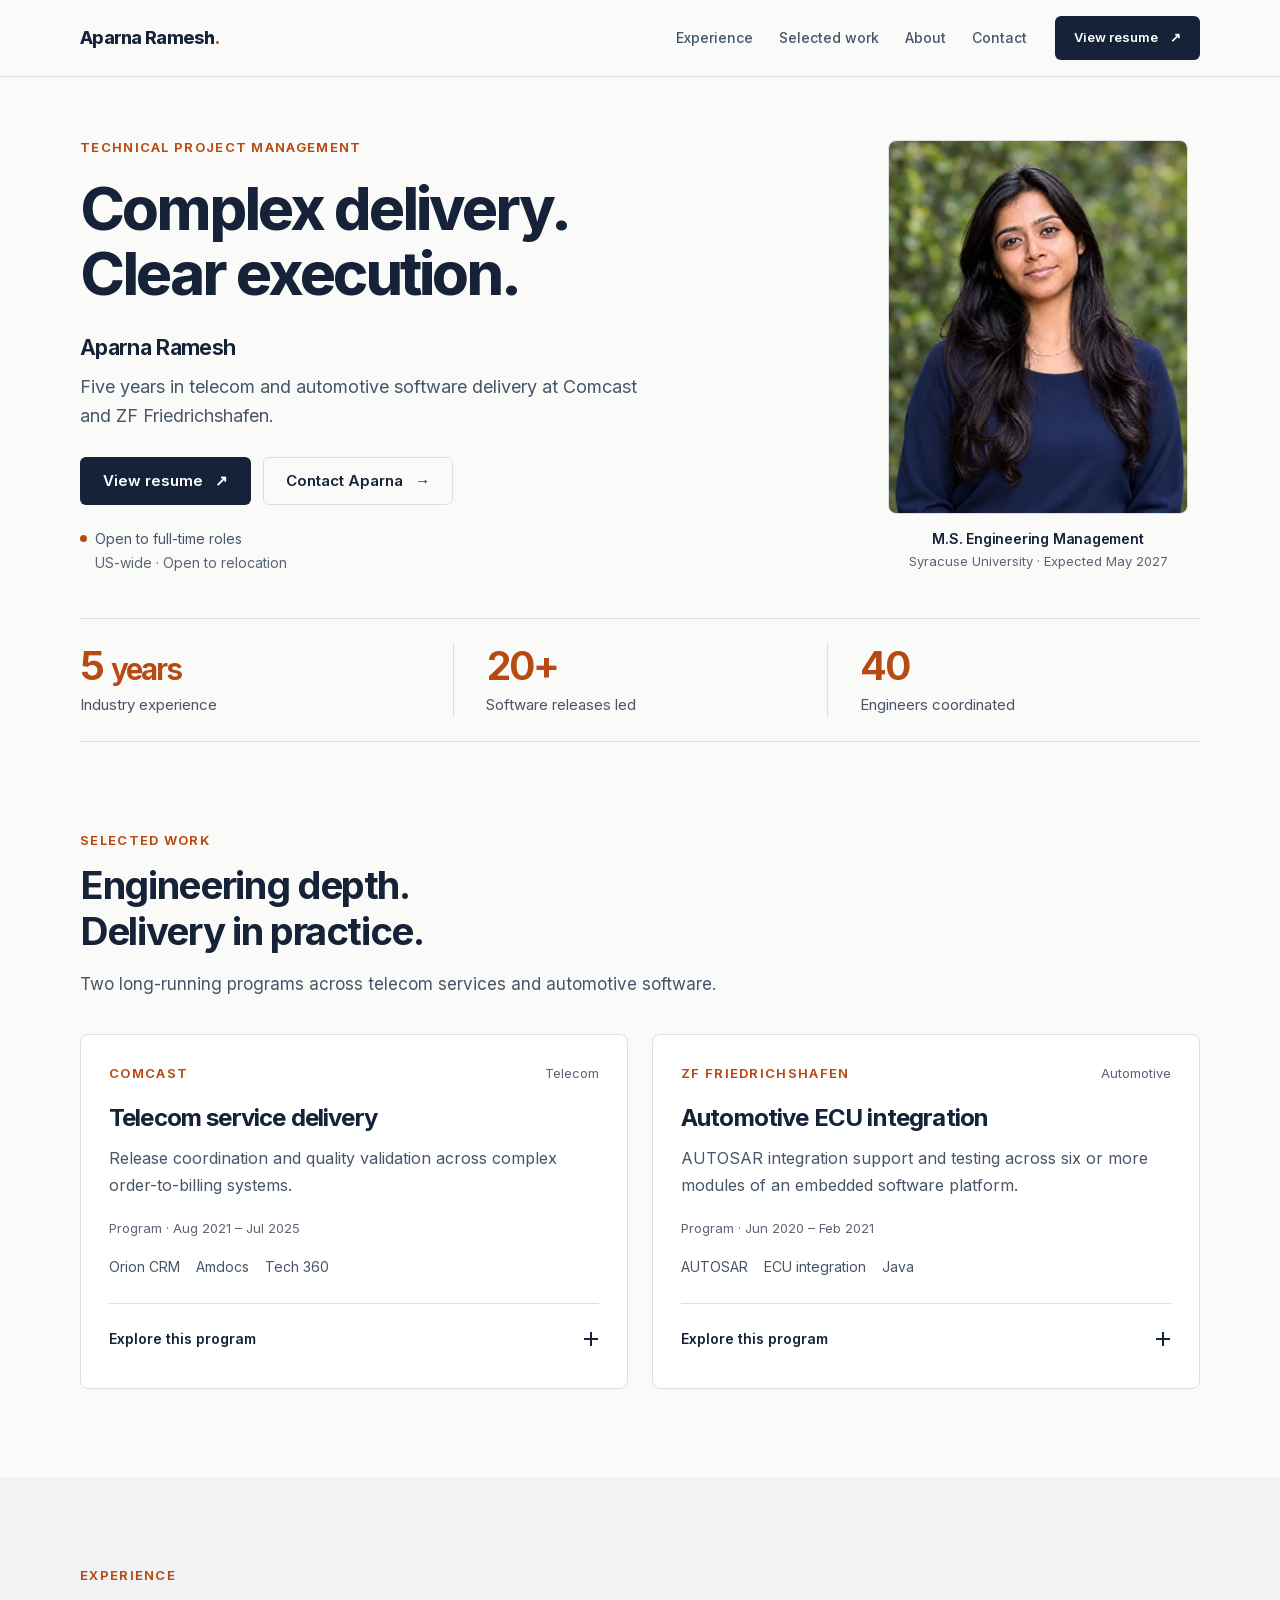
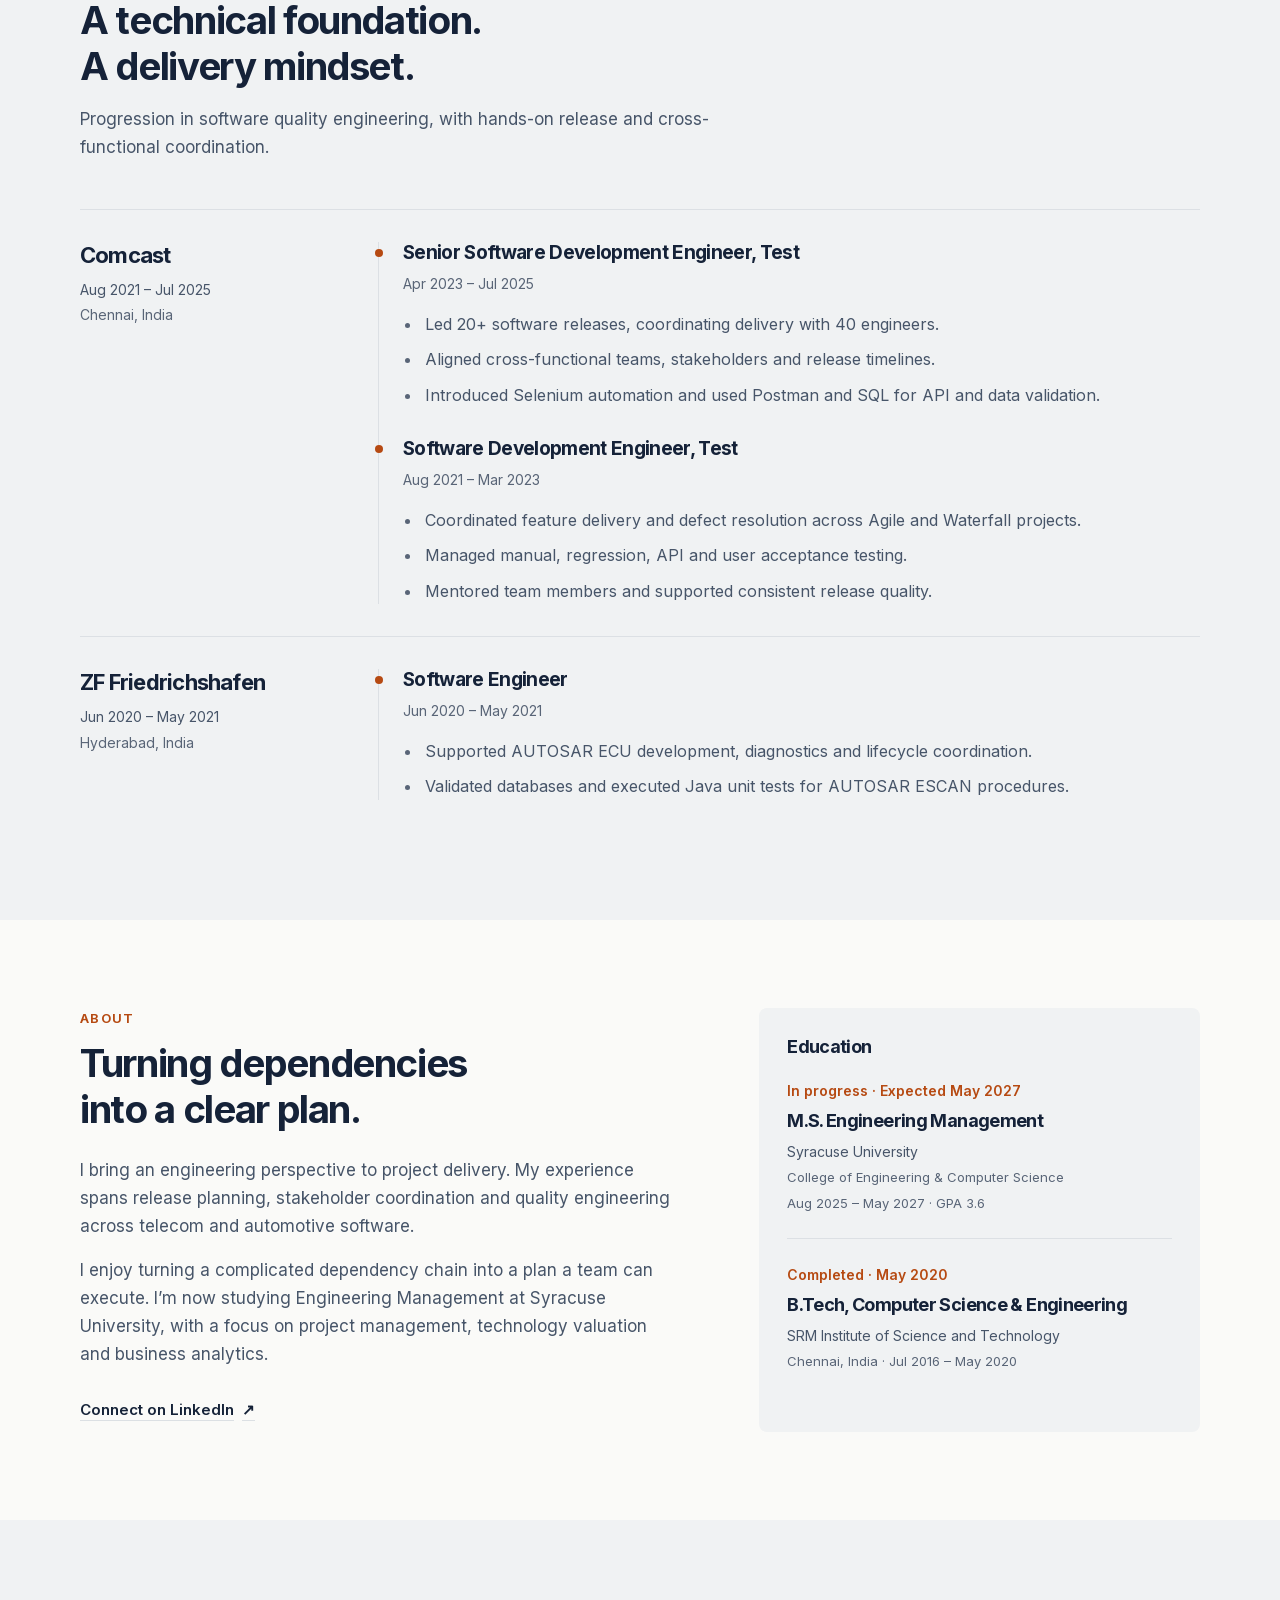
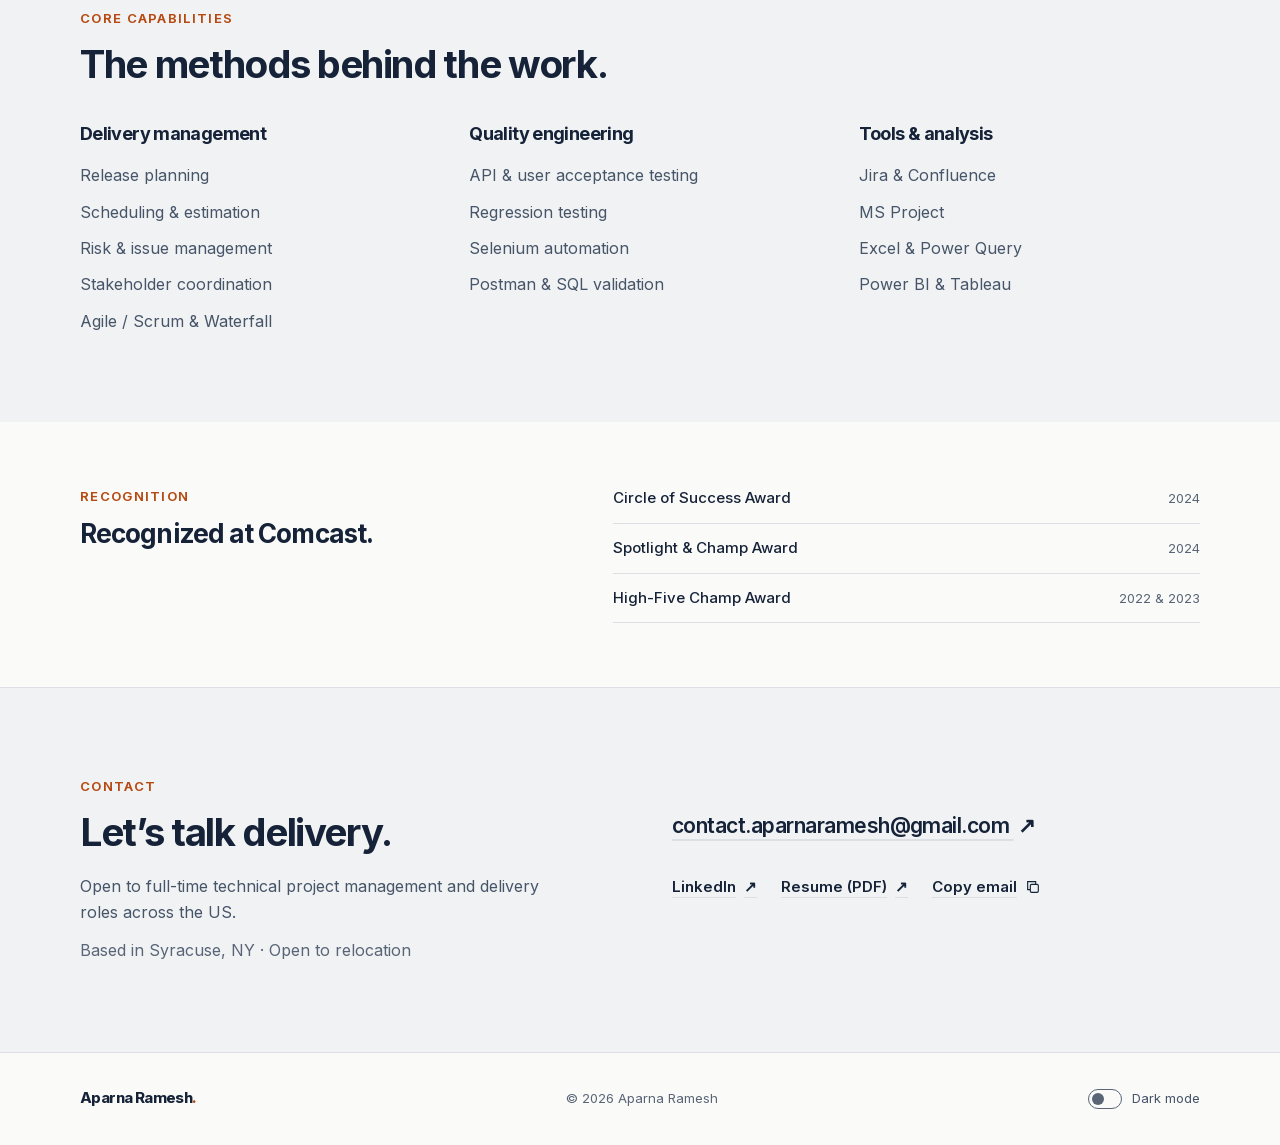
==== commit 009bcc65: "Update portrait and replace resume" ====
--- a/index.html
+++ b/index.html
@@ -91,7 +91,7 @@
         <figure class="hero-portrait">
           <picture>
             <source type="image/webp" srcset="assets/aparna-professional-320.webp 320w, assets/aparna-professional-640.webp 640w" sizes="(max-width: 700px) 112px, 300px" />
-            <img src="assets/aparna-professional-640.jpg" srcset="assets/aparna-professional-320.jpg 320w, assets/aparna-professional-640.jpg 640w" sizes="(max-width: 700px) 112px, 300px" width="640" height="800" alt="Aparna Ramesh wearing a navy blazer against a neutral background" fetchpriority="high" decoding="async" />
+            <img src="assets/aparna-professional-640.jpg" srcset="assets/aparna-professional-320.jpg 320w, assets/aparna-professional-640.jpg 640w" sizes="(max-width: 700px) 112px, 300px" width="640" height="800" alt="Aparna Ramesh wearing a navy blouse against softly blurred greenery" fetchpriority="high" decoding="async" />
           </picture>
           <figcaption><strong>M.S. Engineering Management</strong><span>Syracuse University · Expected May 2027</span></figcaption>
         </figure>
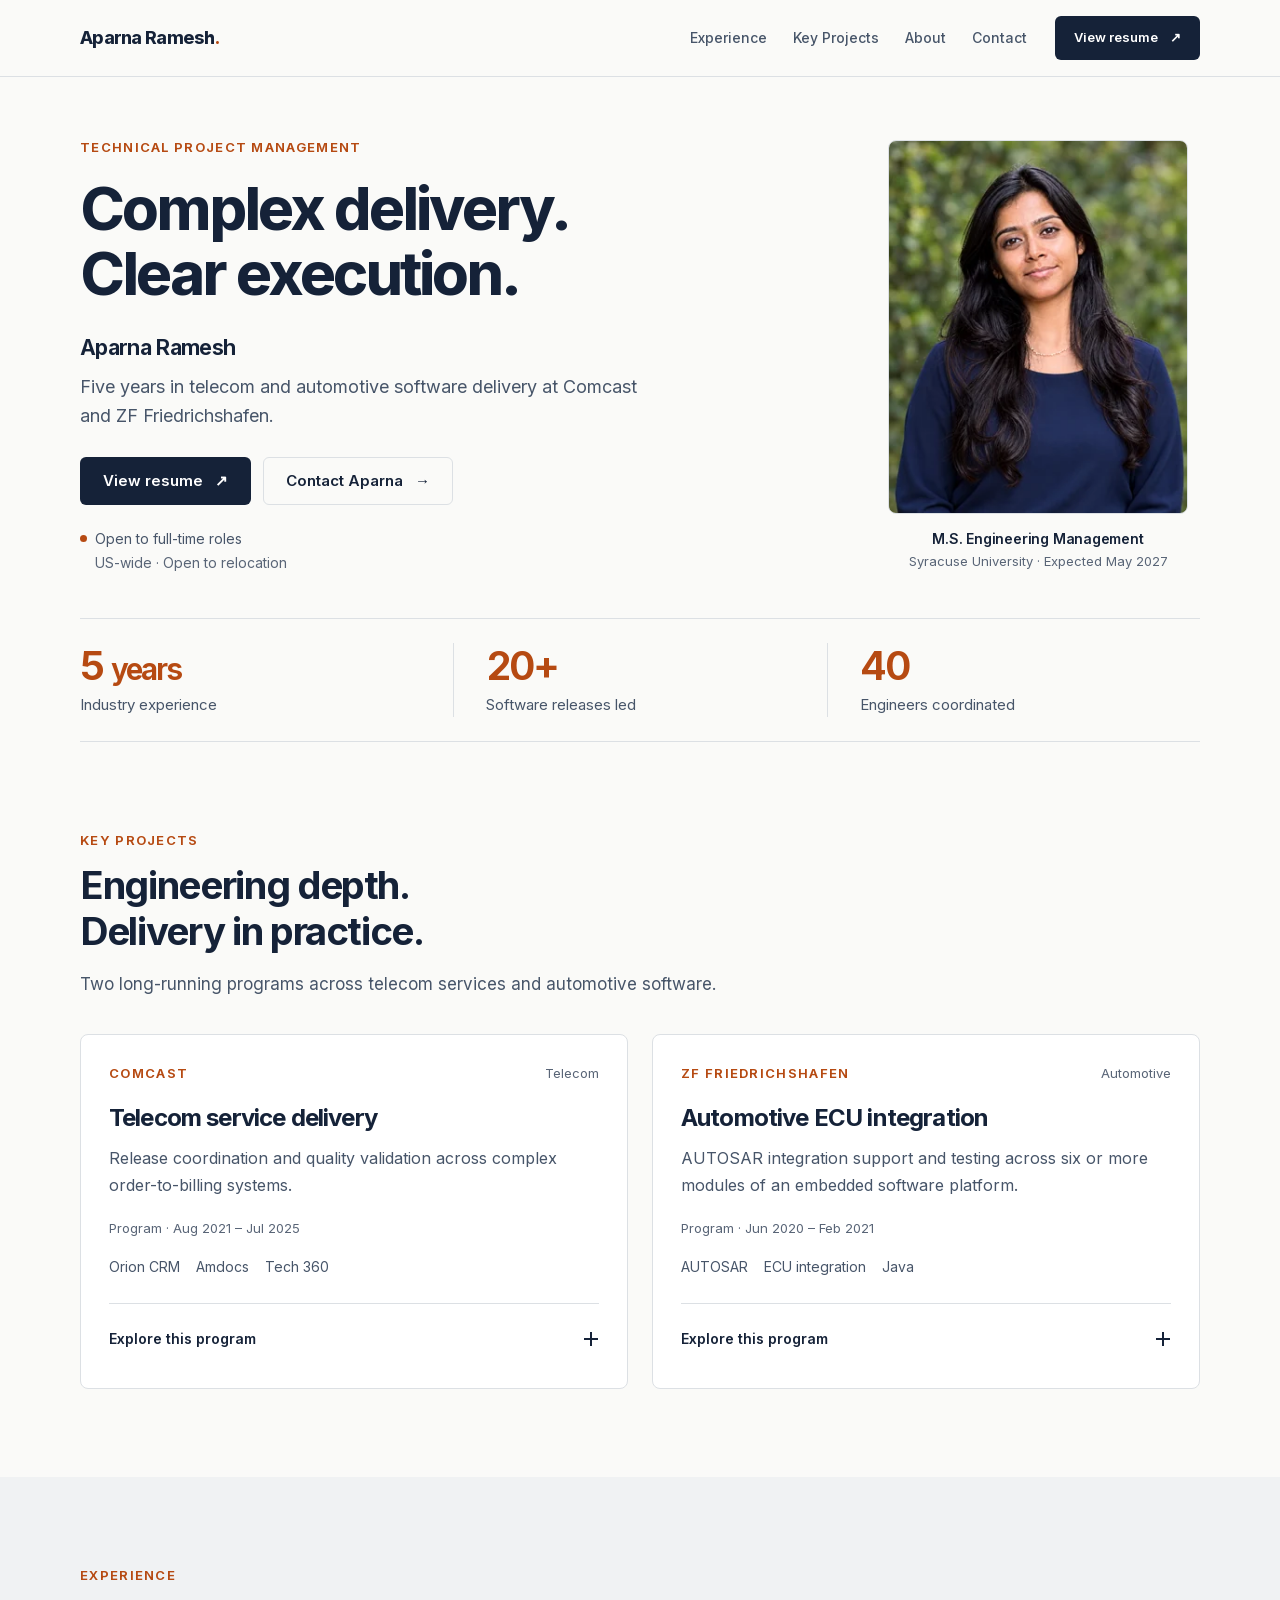
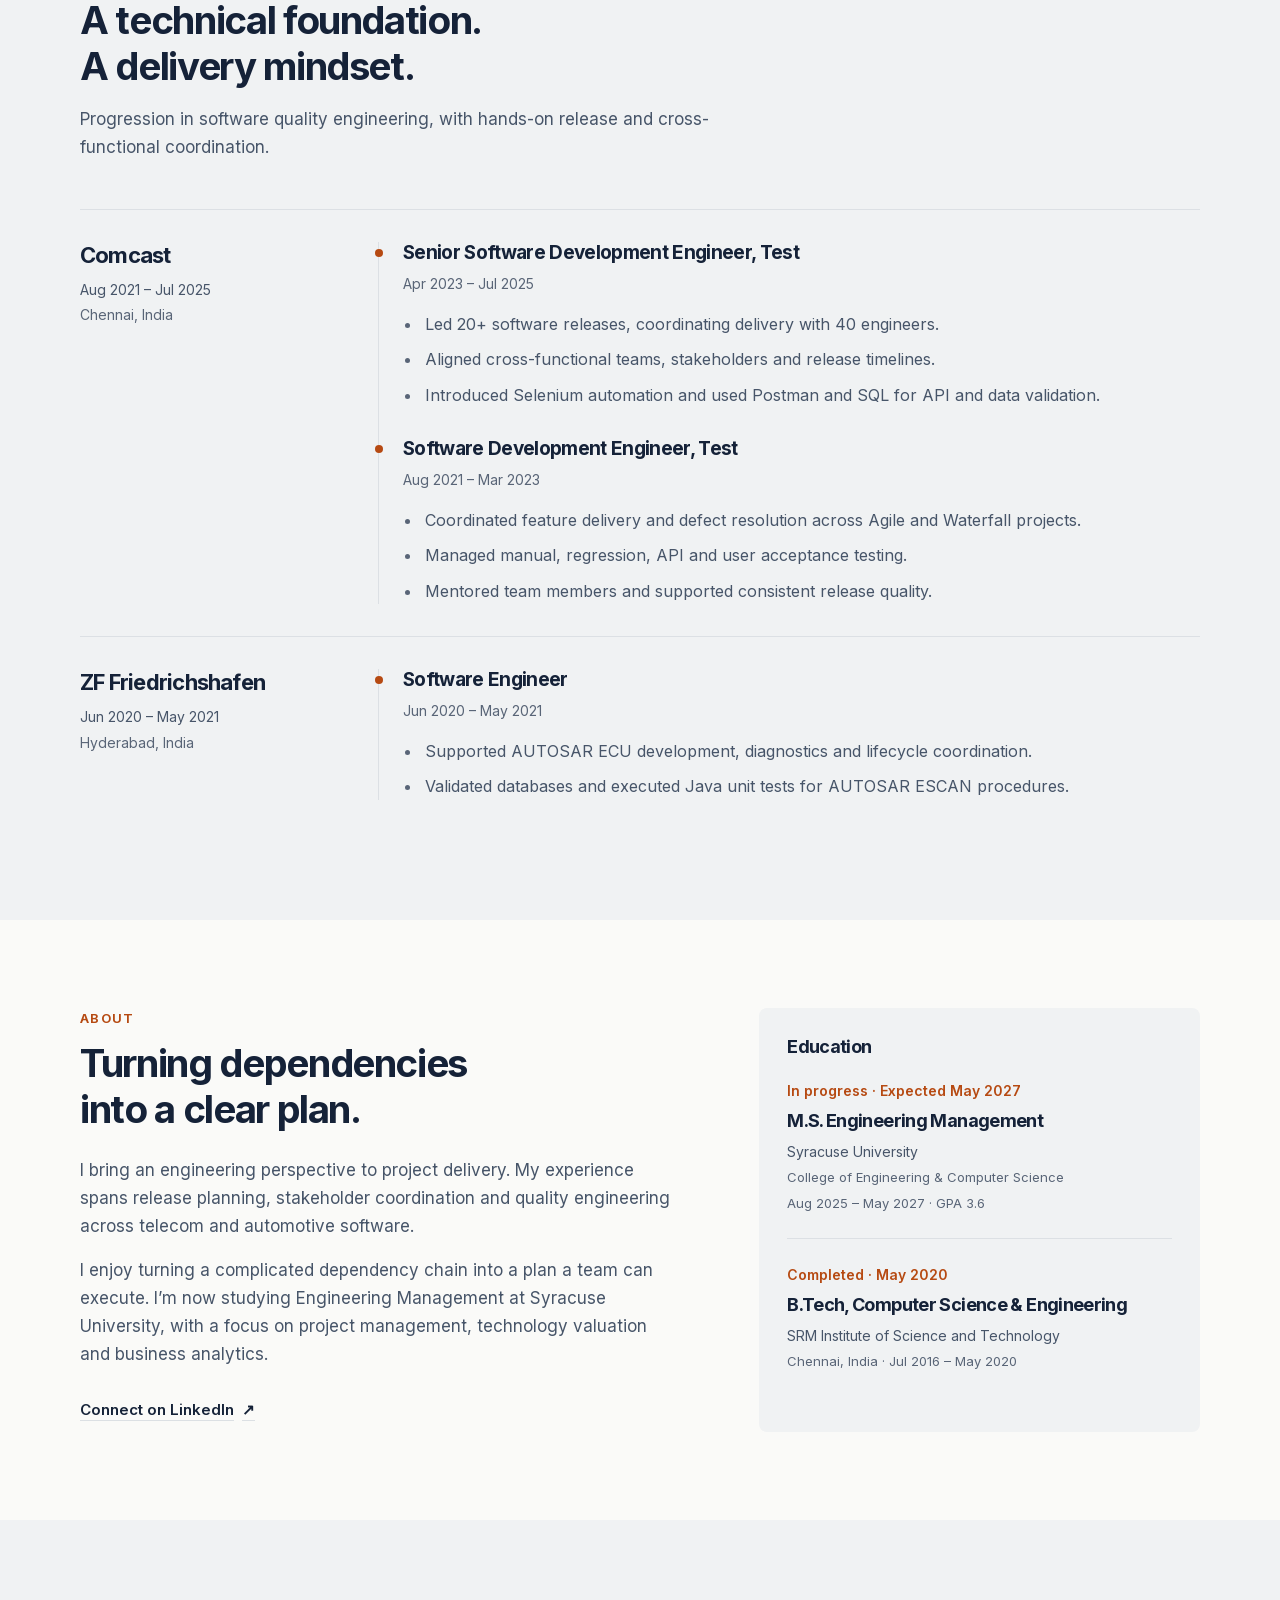
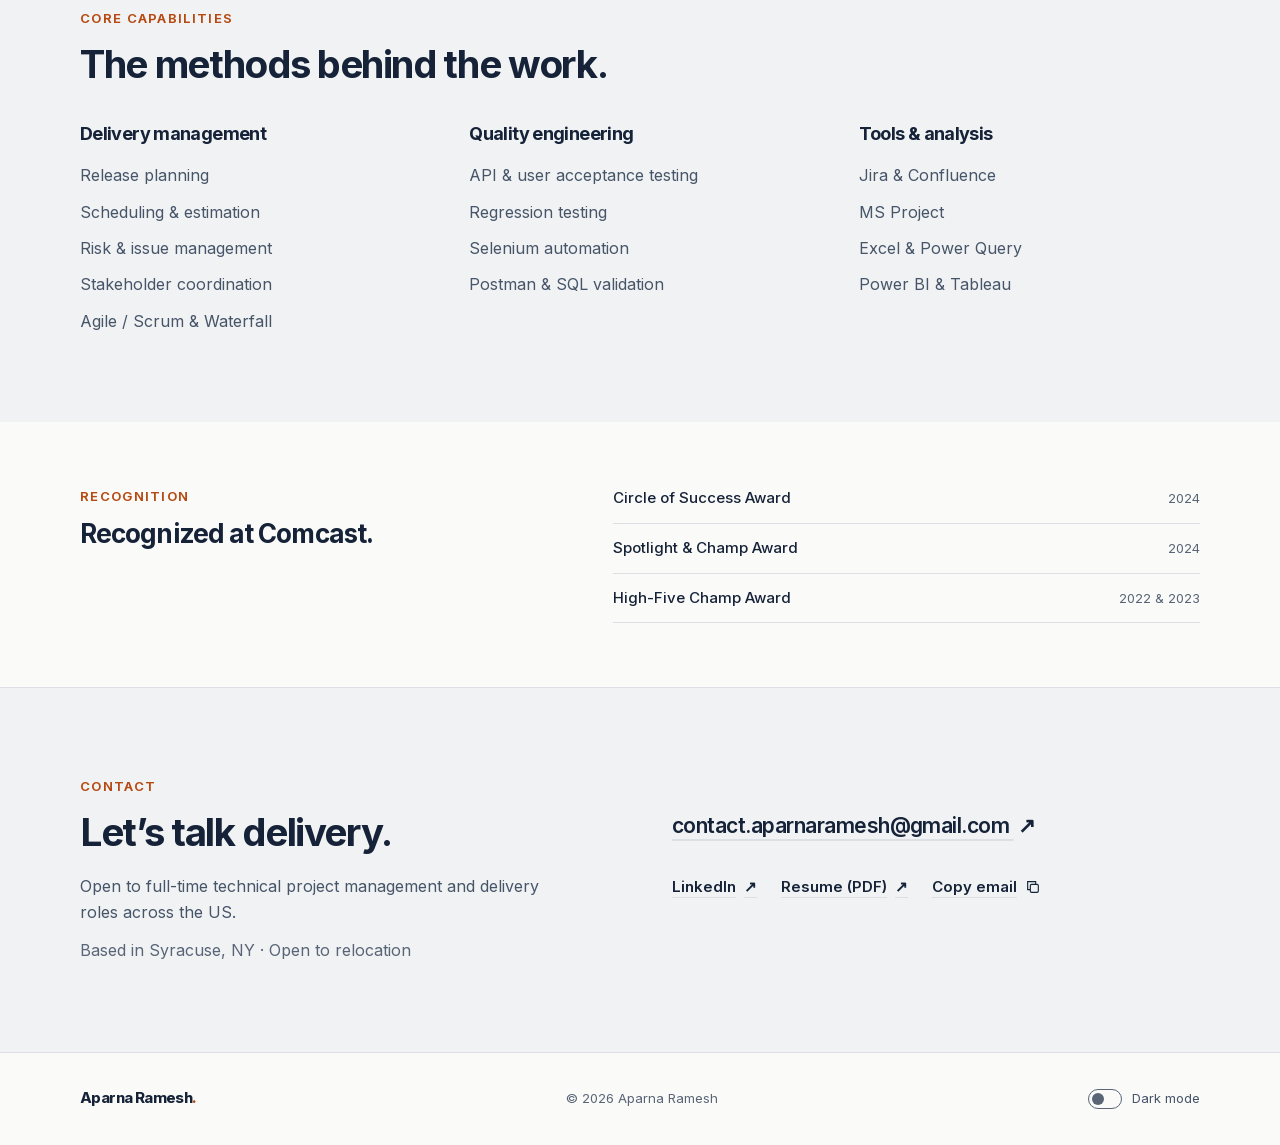
==== commit c4a06aff: "Rename Selected Work to Key Projects" ====
--- a/index.html
+++ b/index.html
@@ -61,7 +61,7 @@
       <a class="wordmark" href="#home" aria-label="Aparna Ramesh, home">Aparna Ramesh<span aria-hidden="true">.</span></a>
       <ul class="nav-menu" id="nav-menu">
         <li><a href="#experience" data-nav>Experience</a></li>
-        <li><a href="#programs" data-nav>Selected work</a></li>
+        <li><a href="#programs" data-nav>Key Projects</a></li>
         <li><a href="#about" data-nav>About</a></li>
         <li><a href="#contact" data-nav>Contact</a></li>
       </ul>
@@ -105,7 +105,7 @@
 
     <section class="section container" id="programs" tabindex="-1" aria-labelledby="programs-title">
       <div class="section-heading">
-        <p class="eyebrow">Selected work</p>
+        <p class="eyebrow">Key Projects</p>
         <h2 id="programs-title">Engineering depth.<br />Delivery in practice.</h2>
         <p>Two long-running programs across telecom services and automotive software.</p>
       </div>
